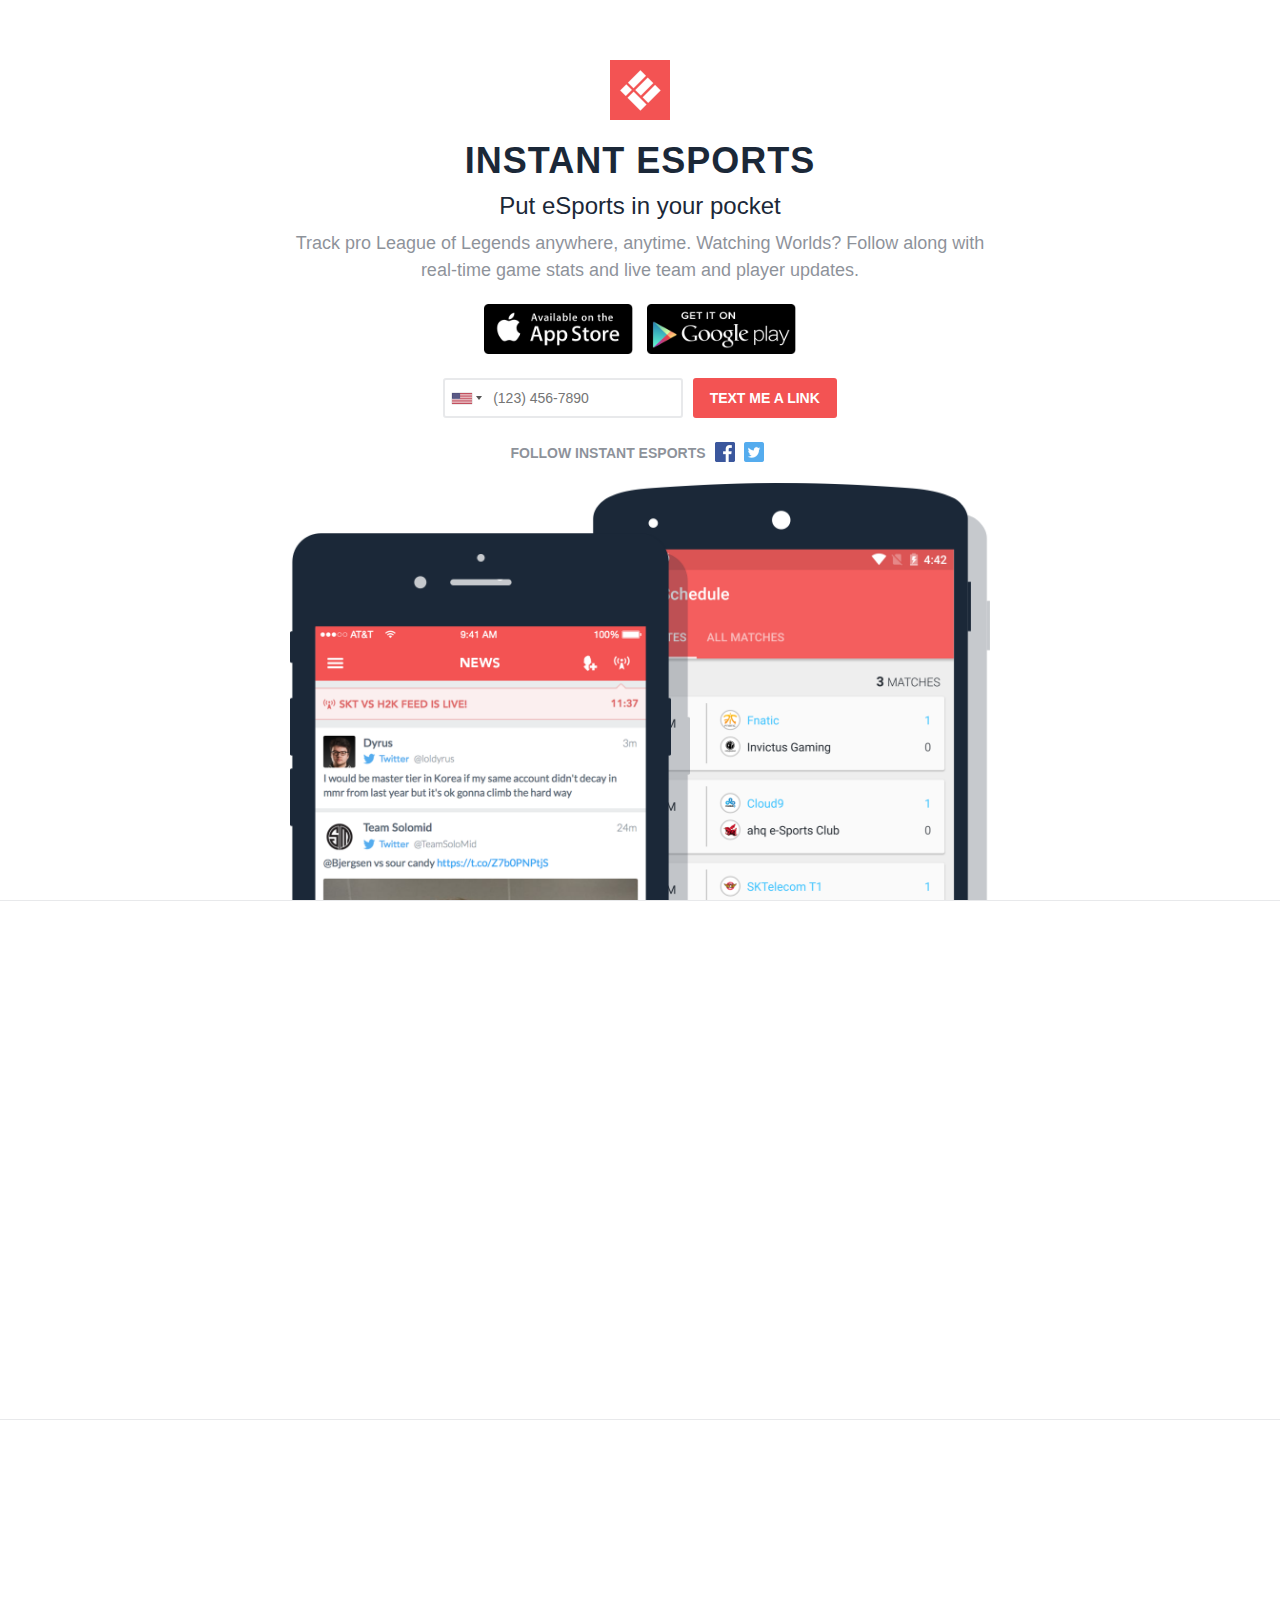
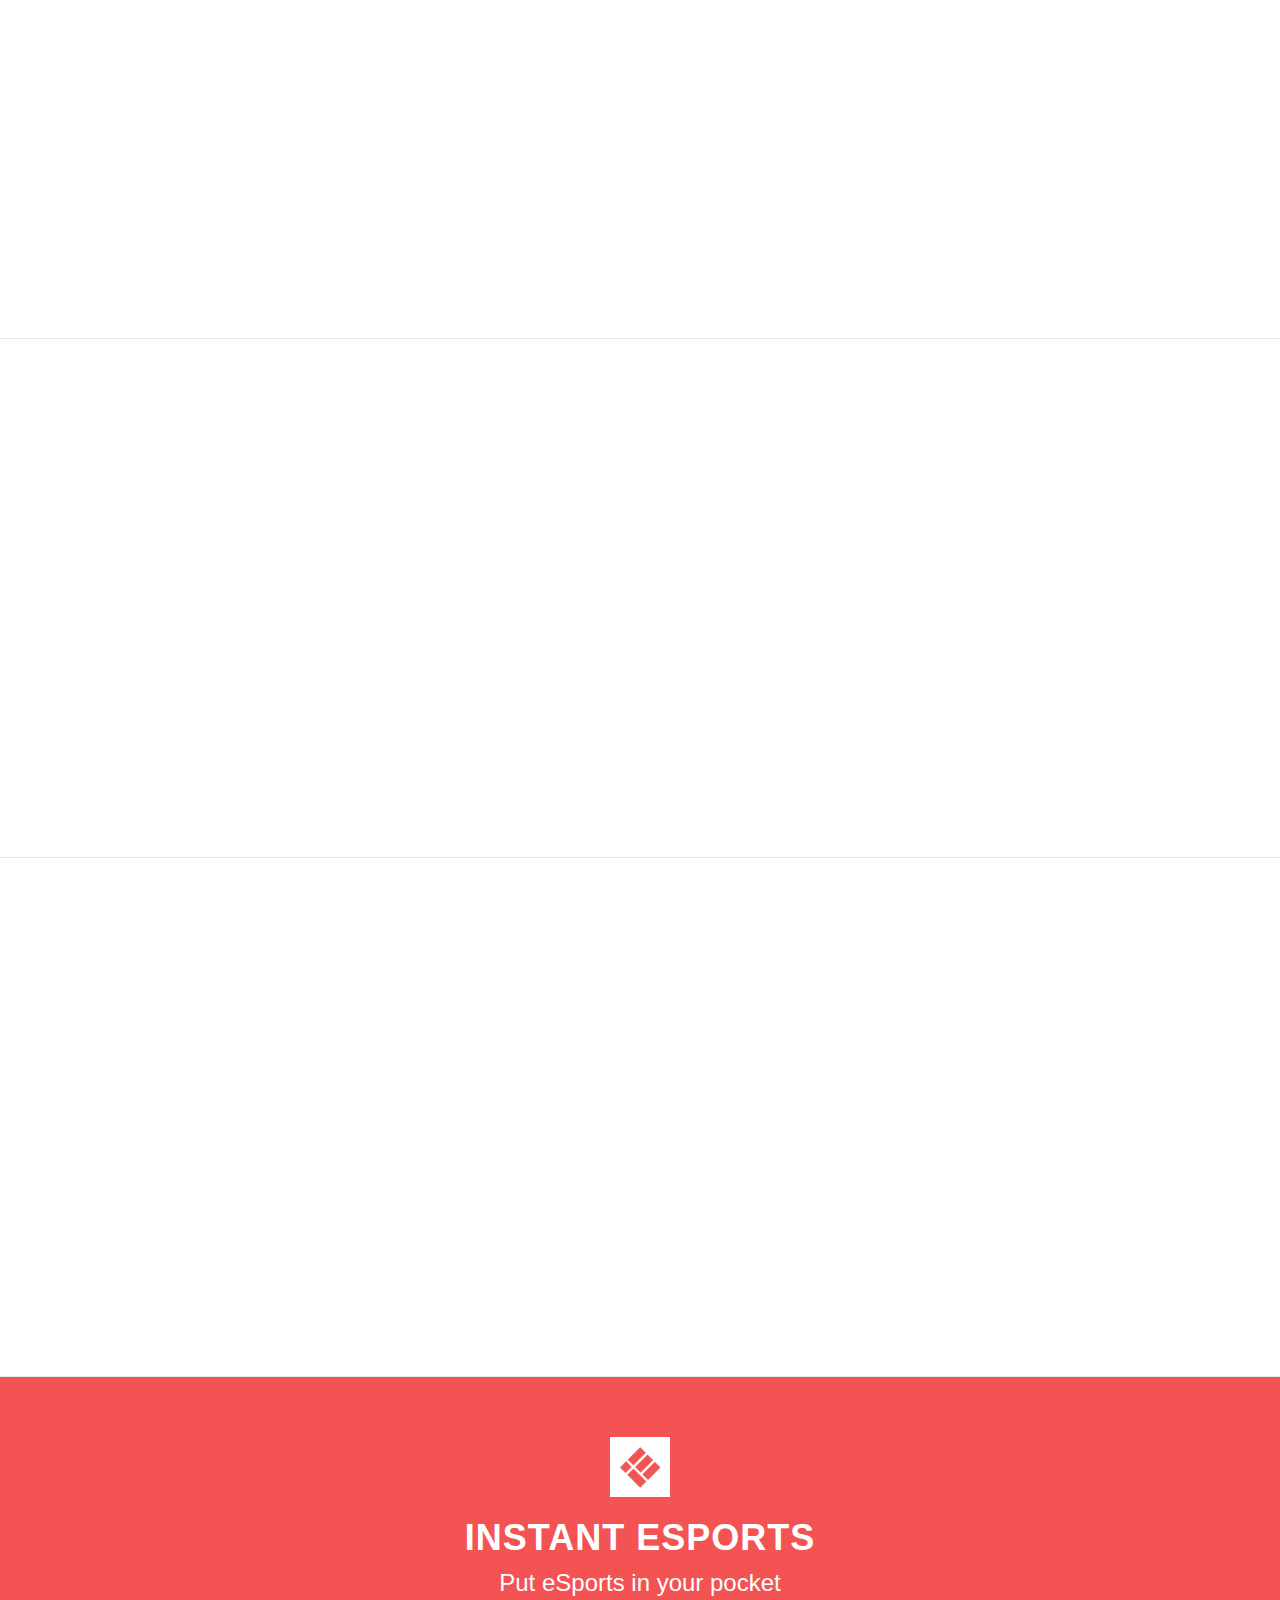
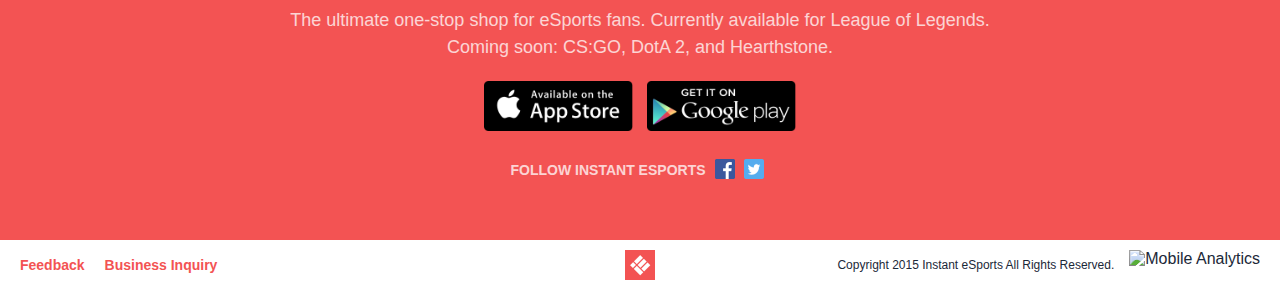
==== index.html @ ae86950f "Added styling and error handling" ====
<!DOCTYPE html>
<html xmlns="http://www.w3.org/1999/xhtml" xml:lang="en" lang="en">
<head>

	<title>Instant eSports - League of Legends news, scores and stats</title>
	<meta name="viewport" content="initial-scale=1.0,minimum-scale=1.0,maximum-scale=1.0">
	<meta http-equiv="content-type" content="text/html; charset=utf-8" />

    <meta name="description" content="Instant eSports is the ultimate one-stop shop for eSports fans. Track news, scores and stats for pro League of Legends (LoL), with coverage of the NA LCS, EU LCS, LCK, Worlds, and other international tournaments."/>

   	<meta name="keywords" content="eSports, news, scores, stats, schedule, League of Legends, LoL, LCS, LCK, Worlds">
    <meta name="apple-itunes-app" content="app-id=908957229">
    <meta name="google-site-verification" content="zUH66dJQ67fnfI3-41YTXMwncfDDhO6M1u88970aSzI">
    <meta name="SKYPE_TOOLBAR" content="SKYPE_TOOLBAR_PARSER_COMPATIBLE">

    <meta property="og:title" content="Instant eSports - League of Legends news, scores and stats" />
    <meta property="og:url" content="http://www.instantesports.com" />
    <meta property="og:description" content="Instant eSports is the ultimate one-stop shop for eSports fans. Track news, scores and stats for pro LoL, with coverage of the NA LCS, EU LCS, LCK, Worlds, and other international tournaments."/>
    <meta property="og:site_name" content="Instant eSports" />
    <meta property="og:image" content="http://instantesports.com/images/fbbanner.png">

    <meta name="twitter:title" content="Instant eSports - League of Legends news, scores and stats">
    <meta name="twitter:description" content="Instant eSports is the ultimate one-stop shop for eSports fans. Track news, scores and stats for pro LoL, with coverage of the NA LCS, EU LCS, LCK, Worlds, and other international tournaments.">

	<link rel="shortcut icon" href="assets/img/icons/favicon.ico" />
	<link rel="stylesheet" href="assets/js/intlTelInput/css/intlTelInput.css">
	<link rel="stylesheet" type="text/css" href="assets/css/style.min.css" />

	<script src="assets/js/jquery-1.11.3.min.js"></script>
	<script src="assets/js/waypoints.min.js"></script>
	<script src="assets/js/intlTelInput/js/intlTelInput.js"></script>
	<script type="text/javascript" src="assets/js/script.js" charset="utf-8"></script>

	<script src="https://use.typekit.net/ake3mox.js"></script>
	<script>try{Typekit.load({ async: true });}catch(e){}</script>

</head>
<body>

	<section id="cover-header">
		<div class="container">
			<div class="cover-content">
				<div class="cover-logo"><img class="img-scaled" src="assets/img/icons/logo_red.png" /></div>
				<h1 class="cover-title">Instant eSports</h1>
				<h2 class="cover-subtitle">Put eSports in your pocket</h2>
				<p class="cover-caption">Track pro League of Legends anywhere, anytime. Watching Worlds? Follow along with real-time game stats and live team and player updates.</p>
				<div class="cover-download">
					<div class="cover-download-appstore"><a href="https://itunes.apple.com/us/app/instant-esports-esports-news/id908957229" target="_blank"><img class="img-scaled-h" src="assets/img/icons/app_store.png" /></a></div>
					<div class="cover-download-playstore"><a href="https://play.google.com/store/apps/details?id=com.androidapp.instantesports.ies_android" target="_blank"><img class="img-scaled-h" src="assets/img/icons/play_store.png" /></a></div>
				</div>
				<div class="cover-livetext">
					<span class="error-message">Please enter a valid phone number</span>
					<input type="tel" class="cover-livetext-input" placeholder="(123) 456-7890" />
					<button class="cover-livetext-submit">Text me a link</button>
					<p class="text-success">We've sent a link to your phone. See you on the Fields of Justice!</p>
					<div class="clearfix"></div>
				</div>
				<div class="cover-follow">
					<div class="cover-follow-caption">Follow Instant eSports</div>
					<div class="cover-follow-item"><a href="https://www.facebook.com/instantesports" target="_blank"><img class="img-scaled" src="assets/img/icons/facebook.png" /></a></div>
					<div class="cover-follow-item"><a href="https://twitter.com/instantesports" target="_blank"><img class="img-scaled" src="assets/img/icons/twitter.png" /></a></div>
				</div>
			</div>
			<div id="cover-shot">
				<div id="cover-shot-nexus" class="transition-whoosh inactive"><img class="img-scaled" src="assets/img/shots/cover_nexus.png" /></div>
				<div id="cover-shot-iphone" class="transition-whoosh inactive"><img class="img-scaled" src="assets/img/shots/cover_iphone.png" /></div>
			</div>
		</div>
	</section>
	<section class="slide">
		<div class="container">
			<div class="slide-content transition-whoosh inactive">
				<h1 class="slide-title">Track Real-time Stats for Live Games</h1>
				<p class="slide-description">Instant eSports is the <strong>ONLY</strong> mobile app with official real-time, second-by-second stats for live League of Legends games. Keep up with current matches on-the-go or follow along with the livestream. Available for NA LCS, EU LCS, and Worlds.</p>
			</div>
			<div class="clearfix"></div>
			<div class="slide-shot transition-whoosh inactive"><img class="img-scaled" src="assets/img/shots/live.png" /></div>
		</div>
	</section>
	<section class="slide">
		<div class="container">
			<div class="slide-content transition-whoosh inactive">
				<h1 class="slide-title">Read the Latest eSports News</h1>
				<p class="slide-description">Stay in-the-know on the big news of the day with our eSports news aggregator. We draw content from the best sources covering the competitive scene and bring them all together for your browsing convenience.</p>
			</div>
			<div class="slide-shot transition-whoosh inactive"><img class="img-scaled" src="assets/img/shots/news.png" /></div>
			<div class="clearfix"></div>
		</div>
	</section>
	<section class="slide">
		<div class="container">
			<div class="slide-content transition-whoosh inactive">
				<h1 class="slide-title">View Upcoming Matches and Set Reminders</h1>
				<p class="slide-description">Never miss a big match with our calendar of upcoming events, covering the NA LCS, EU LCS, LCK, LPL, and other official LoL eSports tournaments. Set reminders for games of interest, and we’ll notify you when they go live.</p>
			</div>
			<div class="clearfix"></div>
			<div class="slide-shot transition-whoosh inactive"><img class="img-scaled" src="assets/img/shots/schedule.png" /></div>
		</div>
	</section>
	<section class="slide">
		<div class="container">
			<div class="slide-content transition-whoosh inactive">
				<h1 class="slide-title">Get Team and Player Updates from the Source</h1>
				<p class="slide-description">Keep up with your favorite League of Legends pros through your own personalized feed. Follow teams and players in the app to get their official content and live social media updates all in one place.</p>
			</div>
			<div class="slide-shot transition-whoosh inactive"><img class="img-scaled" src="assets/img/shots/feed.png" /></div>
			<div class="clearfix"></div>
		</div>
	</section>
	<section id="cover-footer">
		<div class="container">
			<div class="cover-content">
				<div class="cover-logo"><img class="img-scaled" src="assets/img/icons/logo_white.png" /></div>
				<h1 class="cover-title">Instant eSports</h1>
				<h2 class="cover-subtitle">Put eSports in your pocket</h2>
				<p class="cover-caption">The ultimate one-stop shop for eSports fans. Currently available for League of Legends. Coming soon: CS:GO, DotA 2, and Hearthstone.</p>
				<div class="cover-download">
					<div class="cover-download-appstore"><a href="https://itunes.apple.com/us/app/instant-esports-esports-news/id908957229" target="_blank"><img class="img-scaled-h" src="assets/img/icons/app_store.png" /></a></div>
					<div class="cover-download-playstore"><a href="https://play.google.com/store/apps/details?id=com.androidapp.instantesports.ies_android" target="_blank"><img class="img-scaled-h" src="assets/img/icons/play_store.png" /></a></div>
				</div>
				<div class="cover-follow">
					<div class="cover-follow-caption">Follow Instant eSports</div>
					<div class="cover-follow-item"><a href="https://www.facebook.com/instantesports" target="_blank"><img class="img-scaled" src="assets/img/icons/facebook.png" /></a></div>
					<div class="cover-follow-item"><a href="https://twitter.com/instantesports" target="_blank"><img class="img-scaled" src="assets/img/icons/twitter.png" /></a></div>
				</div>
			</div>
		</div>
	</section>
	<section id="footer">
		<div id="footer-logo"><img class="img-scaled" src="assets/img/icons/logo_red.png" /></div>
		<div id="footer-link">
			<div class="footer-link-item"><a href="mailto:team@instantesports.com">Feedback</a></div>
			<div class="footer-link-item"><a href="mailto:joanna@instantesports.com">Business Inquiry</a></div>
			<div class="clearfix"></div>
		</div>
		<div id="footer-extra">
			<div id="footer-copyright">Copyright 2015 Instant eSports All Rights Reserved.</div>
			<div id="footer-mixpanel"><a href="https://mixpanel.com/f/partner"><img src="http://cdn.mxpnl.com/site_media/images/partner/badge_blue.png" alt="Mobile Analytics" /></a></div>
			<div class="clearfix"></div>
		</div>
		<div class="clearfix"></div>
	</section>
</body>
</html>
---- assets/js/intlTelInput/css/intlTelInput.css ----
.intl-tel-input{position:relative;display:inline-block}.intl-tel-input *{box-sizing:border-box;-moz-box-sizing:border-box}.intl-tel-input .hide{display:none}.intl-tel-input .v-hide{visibility:hidden}.intl-tel-input input,.intl-tel-input input[type=text],.intl-tel-input input[type=tel]{position:relative;z-index:0;margin-top:0 !important;margin-bottom:0 !important;padding-left:48px;margin-left:0;transition:background-color 100ms ease-out}.intl-tel-input input.iti-invalid-key{transition:background-color 0;background-color:#FFC7C7}.intl-tel-input .flag-container{position:absolute;top:0;bottom:0;padding:1px}.intl-tel-input .flag-container:hover{cursor:pointer}.intl-tel-input .flag-container:hover .selected-flag{background-color:rgba(0,0,0,0.05)}.intl-tel-input input[disabled]+.flag-container:hover,.intl-tel-input input[readonly]+.flag-container:hover{cursor:default}.intl-tel-input input[disabled]+.flag-container:hover .selected-flag,.intl-tel-input input[readonly]+.flag-container:hover .selected-flag{background-color:transparent}.intl-tel-input .selected-flag{z-index:1;position:relative;width:42px;height:100%;padding:0 0 0 8px}.intl-tel-input .selected-flag .iti-flag{position:absolute;top:0;bottom:0;margin:auto}.intl-tel-input .selected-flag .arrow{position:absolute;top:50%;margin-top:-2px;right:4px;width:0;height:0;border-left:3px solid transparent;border-right:3px solid transparent;border-top:4px solid #555}.intl-tel-input .selected-flag .arrow.up{border-top:none;border-bottom:4px solid #555}.intl-tel-input .country-list{list-style:none;position:absolute;z-index:2;padding:0;margin:0 0 0 -1px;box-shadow:1px 1px 4px rgba(0,0,0,0.2);background-color:white;border:1px solid #CCC;white-space:nowrap;max-height:200px;overflow-y:scroll}.intl-tel-input .country-list.dropup{bottom:100%;margin-bottom:-1px}.intl-tel-input .country-list .flag{display:inline-block;width:20px}@media (max-width: 500px){.intl-tel-input .country-list{white-space:normal}}.intl-tel-input .country-list .divider{padding-bottom:5px;margin-bottom:5px;border-bottom:1px solid #CCC}.intl-tel-input .country-list .country{padding:5px 10px}.intl-tel-input .country-list .country .dial-code{color:#999}.intl-tel-input .country-list .country.highlight{background-color:rgba(0,0,0,0.05)}.intl-tel-input .country-list .flag,.intl-tel-input .country-list .country-name,.intl-tel-input .country-list .dial-code{vertical-align:middle}.intl-tel-input .country-list .flag,.intl-tel-input .country-list .country-name{margin-right:6px}.intl-tel-input select{position:absolute;top:0;left:0;z-index:1;width:42px;height:100%;opacity:0}.intl-tel-input.iti-container{position:absolute;top:-1000px;left:-1000px;z-index:1060;padding:1px}.intl-tel-input.iti-container:hover{cursor:pointer}.iti-flag{width:20px}.iti-flag.be{width:18px}.iti-flag.ch{width:15px}.iti-flag.mc{width:19px}.iti-flag.ne{width:18px}.iti-flag.np{width:13px}.iti-flag.va{width:15px}@media only screen and (-webkit-min-device-pixel-ratio: 2), only screen and (min--moz-device-pixel-ratio: 2), only screen and (-o-min-device-pixel-ratio: 2 / 1), only screen and (min-device-pixel-ratio: 2), only screen and (min-resolution: 192dpi), only screen and (min-resolution: 2dppx){.iti-flag{background-size:5630px 15px}}.iti-flag.ac{height:10px;background-position:0px 0px}.iti-flag.ad{height:14px;background-position:-22px 0px}.iti-flag.ae{height:10px;background-position:-44px 0px}.iti-flag.af{height:14px;background-position:-66px 0px}.iti-flag.ag{height:14px;background-position:-88px 0px}.iti-flag.ai{height:10px;background-position:-110px 0px}.iti-flag.al{height:15px;background-position:-132px 0px}.iti-flag.am{height:10px;background-position:-154px 0px}.iti-flag.ao{height:14px;background-position:-176px 0px}.iti-flag.aq{height:14px;background-position:-198px 0px}.iti-flag.ar{height:13px;background-position:-220px 0px}.iti-flag.as{height:10px;background-position:-242px 0px}.iti-flag.at{height:14px;background-position:-264px 0px}.iti-flag.au{height:10px;background-position:-286px 0px}.iti-flag.aw{height:14px;background-position:-308px 0px}.iti-flag.ax{height:13px;background-position:-330px 0px}.iti-flag.az{height:10px;background-position:-352px 0px}.iti-flag.ba{height:10px;background-position:-374px 0px}.iti-flag.bb{height:14px;background-position:-396px 0px}.iti-flag.bd{height:12px;background-position:-418px 0px}.iti-flag.be{height:15px;background-position:-440px 0px}.iti-flag.bf{height:14px;background-position:-460px 0px}.iti-flag.bg{height:12px;background-position:-482px 0px}.iti-flag.bh{height:12px;background-position:-504px 0px}.iti-flag.bi{height:12px;background-position:-526px 0px}.iti-flag.bj{height:14px;background-position:-548px 0px}.iti-flag.bl{height:14px;background-position:-570px 0px}.iti-flag.bm{height:10px;background-position:-592px 0px}.iti-flag.bn{height:10px;background-position:-614px 0px}.iti-flag.bo{height:14px;background-position:-636px 0px}.iti-flag.bq{height:14px;background-position:-658px 0px}.iti-flag.br{height:14px;background-position:-680px 0px}.iti-flag.bs{height:10px;background-position:-702px 0px}.iti-flag.bt{height:14px;background-position:-724px 0px}.iti-flag.bv{height:15px;background-position:-746px 0px}.iti-flag.bw{height:14px;background-position:-768px 0px}.iti-flag.by{height:10px;background-position:-790px 0px}.iti-flag.bz{height:14px;background-position:-812px 0px}.iti-flag.ca{height:10px;background-position:-834px 0px}.iti-flag.cc{height:10px;background-position:-856px 0px}.iti-flag.cd{height:15px;background-position:-878px 0px}.iti-flag.cf{height:14px;background-position:-900px 0px}.iti-flag.cg{height:14px;background-position:-922px 0px}.iti-flag.ch{height:15px;background-position:-944px 0px}.iti-flag.ci{height:14px;background-position:-961px 0px}.iti-flag.ck{height:10px;background-position:-983px 0px}.iti-flag.cl{height:14px;background-position:-1005px 0px}.iti-flag.cm{height:14px;background-position:-1027px 0px}.iti-flag.cn{height:14px;background-position:-1049px 0px}.iti-flag.co{height:14px;background-position:-1071px 0px}.iti-flag.cp{height:14px;background-position:-1093px 0px}.iti-flag.cr{height:12px;background-position:-1115px 0px}.iti-flag.cu{height:10px;background-position:-1137px 0px}.iti-flag.cv{height:12px;background-position:-1159px 0px}.iti-flag.cw{height:14px;background-position:-1181px 0px}.iti-flag.cx{height:10px;background-position:-1203px 0px}.iti-flag.cy{height:13px;background-position:-1225px 0px}.iti-flag.cz{height:14px;background-position:-1247px 0px}.iti-flag.de{height:12px;background-position:-1269px 0px}.iti-flag.dg{height:10px;background-position:-1291px 0px}.iti-flag.dj{height:14px;background-position:-1313px 0px}.iti-flag.dk{height:15px;background-position:-1335px 0px}.iti-flag.dm{height:10px;background-position:-1357px 0px}.iti-flag.do{height:13px;background-position:-1379px 0px}.iti-flag.dz{height:14px;background-position:-1401px 0px}.iti-flag.ea{height:14px;background-position:-1423px 0px}.iti-flag.ec{height:14px;background-position:-1445px 0px}.iti-flag.ee{height:13px;background-position:-1467px 0px}.iti-flag.eg{height:14px;background-position:-1489px 0px}.iti-flag.eh{height:10px;background-position:-1511px 0px}.iti-flag.er{height:10px;background-position:-1533px 0px}.iti-flag.es{height:14px;background-position:-1555px 0px}.iti-flag.et{height:10px;background-position:-1577px 0px}.iti-flag.eu{height:14px;background-position:-1599px 0px}.iti-flag.fi{height:12px;background-position:-1621px 0px}.iti-flag.fj{height:10px;background-position:-1643px 0px}.iti-flag.fk{height:10px;background-position:-1665px 0px}.iti-flag.fm{height:11px;background-position:-1687px 0px}.iti-flag.fo{height:15px;background-position:-1709px 0px}.iti-flag.fr{height:14px;background-position:-1731px 0px}.iti-flag.ga{height:15px;background-position:-1753px 0px}.iti-flag.gb{height:10px;background-position:-1775px 0px}.iti-flag.gd{height:12px;background-position:-1797px 0px}.iti-flag.ge{height:14px;background-position:-1819px 0px}.iti-flag.gf{height:14px;background-position:-1841px 0px}.iti-flag.gg{height:14px;background-position:-1863px 0px}.iti-flag.gh{height:14px;background-position:-1885px 0px}.iti-flag.gi{height:10px;background-position:-1907px 0px}.iti-flag.gl{height:14px;background-position:-1929px 0px}.iti-flag.gm{height:14px;background-position:-1951px 0px}.iti-flag.gn{height:14px;background-position:-1973px 0px}.iti-flag.gp{height:14px;background-position:-1995px 0px}.iti-flag.gq{height:14px;background-position:-2017px 0px}.iti-flag.gr{height:14px;background-position:-2039px 0px}.iti-flag.gs{height:10px;background-position:-2061px 0px}.iti-flag.gt{height:13px;background-position:-2083px 0px}.iti-flag.gu{height:11px;background-position:-2105px 0px}.iti-flag.gw{height:10px;background-position:-2127px 0px}.iti-flag.gy{height:12px;background-position:-2149px 0px}.iti-flag.hk{height:14px;background-position:-2171px 0px}.iti-flag.hm{height:10px;background-position:-2193px 0px}.iti-flag.hn{height:10px;background-position:-2215px 0px}.iti-flag.hr{height:10px;background-position:-2237px 0px}.iti-flag.ht{height:12px;background-position:-2259px 0px}.iti-flag.hu{height:10px;background-position:-2281px 0px}.iti-flag.ic{height:14px;background-position:-2303px 0px}.iti-flag.id{height:14px;background-position:-2325px 0px}.iti-flag.ie{height:10px;background-position:-2347px 0px}.iti-flag.il{height:15px;background-position:-2369px 0px}.iti-flag.im{height:10px;background-position:-2391px 0px}.iti-flag.in{height:14px;background-position:-2413px 0px}.iti-flag.io{height:10px;background-position:-2435px 0px}.iti-flag.iq{height:14px;background-position:-2457px 0px}.iti-flag.ir{height:12px;background-position:-2479px 0px}.iti-flag.is{height:15px;background-position:-2501px 0px}.iti-flag.it{height:14px;background-position:-2523px 0px}.iti-flag.je{height:12px;background-position:-2545px 0px}.iti-flag.jm{height:10px;background-position:-2567px 0px}.iti-flag.jo{height:10px;background-position:-2589px 0px}.iti-flag.jp{height:14px;background-position:-2611px 0px}.iti-flag.ke{height:14px;background-position:-2633px 0px}.iti-flag.kg{height:12px;background-position:-2655px 0px}.iti-flag.kh{height:13px;background-position:-2677px 0px}.iti-flag.ki{height:10px;background-position:-2699px 0px}.iti-flag.km{height:12px;background-position:-2721px 0px}.iti-flag.kn{height:14px;background-position:-2743px 0px}.iti-flag.kp{height:10px;background-position:-2765px 0px}.iti-flag.kr{height:14px;background-position:-2787px 0px}.iti-flag.kw{height:10px;background-position:-2809px 0px}.iti-flag.ky{height:10px;background-position:-2831px 0px}.iti-flag.kz{height:10px;background-position:-2853px 0px}.iti-flag.la{height:14px;background-position:-2875px 0px}.iti-flag.lb{height:14px;background-position:-2897px 0px}.iti-flag.lc{height:10px;background-position:-2919px 0px}.iti-flag.li{height:12px;background-position:-2941px 0px}.iti-flag.lk{height:10px;background-position:-2963px 0px}.iti-flag.lr{height:11px;background-position:-2985px 0px}.iti-flag.ls{height:14px;background-position:-3007px 0px}.iti-flag.lt{height:12px;background-position:-3029px 0px}.iti-flag.lu{height:12px;background-position:-3051px 0px}.iti-flag.lv{height:10px;background-position:-3073px 0px}.iti-flag.ly{height:10px;background-position:-3095px 0px}.iti-flag.ma{height:14px;background-position:-3117px 0px}.iti-flag.mc{height:15px;background-position:-3139px 0px}.iti-flag.md{height:10px;background-position:-3160px 0px}.iti-flag.me{height:10px;background-position:-3182px 0px}.iti-flag.mf{height:14px;background-position:-3204px 0px}.iti-flag.mg{height:14px;background-position:-3226px 0px}.iti-flag.mh{height:11px;background-position:-3248px 0px}.iti-flag.mk{height:10px;background-position:-3270px 0px}.iti-flag.ml{height:14px;background-position:-3292px 0px}.iti-flag.mm{height:14px;background-position:-3314px 0px}.iti-flag.mn{height:10px;background-position:-3336px 0px}.iti-flag.mo{height:14px;background-position:-3358px 0px}.iti-flag.mp{height:10px;background-position:-3380px 0px}.iti-flag.mq{height:14px;background-position:-3402px 0px}.iti-flag.mr{height:14px;background-position:-3424px 0px}.iti-flag.ms{height:10px;background-position:-3446px 0px}.iti-flag.mt{height:14px;background-position:-3468px 0px}.iti-flag.mu{height:14px;background-position:-3490px 0px}.iti-flag.mv{height:14px;background-position:-3512px 0px}.iti-flag.mw{height:14px;background-position:-3534px 0px}.iti-flag.mx{height:12px;background-position:-3556px 0px}.iti-flag.my{height:10px;background-position:-3578px 0px}.iti-flag.mz{height:14px;background-position:-3600px 0px}.iti-flag.na{height:14px;background-position:-3622px 0px}.iti-flag.nc{height:10px;background-position:-3644px 0px}.iti-flag.ne{height:15px;background-position:-3666px 0px}.iti-flag.nf{height:10px;background-position:-3686px 0px}.iti-flag.ng{height:10px;background-position:-3708px 0px}.iti-flag.ni{height:12px;background-position:-3730px 0px}.iti-flag.nl{height:14px;background-position:-3752px 0px}.iti-flag.no{height:15px;background-position:-3774px 0px}.iti-flag.np{height:15px;background-position:-3796px 0px}.iti-flag.nr{height:10px;background-position:-3811px 0px}.iti-flag.nu{height:10px;background-position:-3833px 0px}.iti-flag.nz{height:10px;background-position:-3855px 0px}.iti-flag.om{height:10px;background-position:-3877px 0px}.iti-flag.pa{height:14px;background-position:-3899px 0px}.iti-flag.pe{height:14px;background-position:-3921px 0px}.iti-flag.pf{height:14px;background-position:-3943px 0px}.iti-flag.pg{height:15px;background-position:-3965px 0px}.iti-flag.ph{height:10px;background-position:-3987px 0px}.iti-flag.pk{height:14px;background-position:-4009px 0px}.iti-flag.pl{height:13px;background-position:-4031px 0px}.iti-flag.pm{height:14px;background-position:-4053px 0px}.iti-flag.pn{height:10px;background-position:-4075px 0px}.iti-flag.pr{height:14px;background-position:-4097px 0px}.iti-flag.ps{height:10px;background-position:-4119px 0px}.iti-flag.pt{height:14px;background-position:-4141px 0px}.iti-flag.pw{height:13px;background-position:-4163px 0px}.iti-flag.py{height:11px;background-position:-4185px 0px}.iti-flag.qa{height:8px;background-position:-4207px 0px}.iti-flag.re{height:14px;background-position:-4229px 0px}.iti-flag.ro{height:14px;background-position:-4251px 0px}.iti-flag.rs{height:14px;background-position:-4273px 0px}.iti-flag.ru{height:14px;background-position:-4295px 0px}.iti-flag.rw{height:14px;background-position:-4317px 0px}.iti-flag.sa{height:14px;background-position:-4339px 0px}.iti-flag.sb{height:10px;background-position:-4361px 0px}.iti-flag.sc{height:10px;background-position:-4383px 0px}.iti-flag.sd{height:10px;background-position:-4405px 0px}.iti-flag.se{height:13px;background-position:-4427px 0px}.iti-flag.sg{height:14px;background-position:-4449px 0px}.iti-flag.sh{height:10px;background-position:-4471px 0px}.iti-flag.si{height:10px;background-position:-4493px 0px}.iti-flag.sj{height:15px;background-position:-4515px 0px}.iti-flag.sk{height:14px;background-position:-4537px 0px}.iti-flag.sl{height:14px;background-position:-4559px 0px}.iti-flag.sm{height:15px;background-position:-4581px 0px}.iti-flag.sn{height:14px;background-position:-4603px 0px}.iti-flag.so{height:14px;background-position:-4625px 0px}.iti-flag.sr{height:14px;background-position:-4647px 0px}.iti-flag.ss{height:10px;background-position:-4669px 0px}.iti-flag.st{height:10px;background-position:-4691px 0px}.iti-flag.sv{height:12px;background-position:-4713px 0px}.iti-flag.sx{height:14px;background-position:-4735px 0px}.iti-flag.sy{height:14px;background-position:-4757px 0px}.iti-flag.sz{height:14px;background-position:-4779px 0px}.iti-flag.ta{height:10px;background-position:-4801px 0px}.iti-flag.tc{height:10px;background-position:-4823px 0px}.iti-flag.td{height:14px;background-position:-4845px 0px}.iti-flag.tf{height:14px;background-position:-4867px 0px}.iti-flag.tg{height:13px;background-position:-4889px 0px}.iti-flag.th{height:14px;background-position:-4911px 0px}.iti-flag.tj{height:10px;background-position:-4933px 0px}.iti-flag.tk{height:10px;background-position:-4955px 0px}.iti-flag.tl{height:10px;background-position:-4977px 0px}.iti-flag.tm{height:14px;background-position:-4999px 0px}.iti-flag.tn{height:14px;background-position:-5021px 0px}.iti-flag.to{height:10px;background-position:-5043px 0px}.iti-flag.tr{height:14px;background-position:-5065px 0px}.iti-flag.tt{height:12px;background-position:-5087px 0px}.iti-flag.tv{height:10px;background-position:-5109px 0px}.iti-flag.tw{height:14px;background-position:-5131px 0px}.iti-flag.tz{height:14px;background-position:-5153px 0px}.iti-flag.ua{height:14px;background-position:-5175px 0px}.iti-flag.ug{height:14px;background-position:-5197px 0px}.iti-flag.um{height:11px;background-position:-5219px 0px}.iti-flag.us{height:11px;background-position:-5241px 0px}.iti-flag.uy{height:14px;background-position:-5263px 0px}.iti-flag.uz{height:10px;background-position:-5285px 0px}.iti-flag.va{height:15px;background-position:-5307px 0px}.iti-flag.vc{height:14px;background-position:-5324px 0px}.iti-flag.ve{height:14px;background-position:-5346px 0px}.iti-flag.vg{height:10px;background-position:-5368px 0px}.iti-flag.vi{height:14px;background-position:-5390px 0px}.iti-flag.vn{height:14px;background-position:-5412px 0px}.iti-flag.vu{height:12px;background-position:-5434px 0px}.iti-flag.wf{height:14px;background-position:-5456px 0px}.iti-flag.ws{height:10px;background-position:-5478px 0px}.iti-flag.xk{height:15px;background-position:-5500px 0px}.iti-flag.ye{height:14px;background-position:-5522px 0px}.iti-flag.yt{height:14px;background-position:-5544px 0px}.iti-flag.za{height:14px;background-position:-5566px 0px}.iti-flag.zm{height:14px;background-position:-5588px 0px}.iti-flag.zw{height:10px;background-position:-5610px 0px}.iti-flag{width:20px;height:15px;box-shadow:0px 0px 1px 0px #888;background-image:url("../img/flags.png");background-repeat:no-repeat;background-color:#DBDBDB;background-position:20px 0}@media only screen and (-webkit-min-device-pixel-ratio: 2), only screen and (min--moz-device-pixel-ratio: 2), only screen and (-o-min-device-pixel-ratio: 2 / 1), only screen and (min-device-pixel-ratio: 2), only screen and (min-resolution: 192dpi), only screen and (min-resolution: 2dppx){.iti-flag{background-image:url("../img/flags@2x.png")}}.iti-flag.np{background-color:transparent}
---- assets/css/style.min.css ----
.img-scaled,body,html{width:100%}.img-scaled-h,body,html{height:100%}body,h1,h2,p{margin:0}.cover-follow-caption,h1{text-transform:uppercase}#cover-header,.slide{padding-top:60px;overflow:hidden;border-bottom:1px solid rgba(27,40,56,.1)}#footer-extra,.slide:nth-child(odd) .slide-shot{float:right}body{font-family:industry,'San Francisco','Helvetica Neue',sans-serif;color:#1B2838}input{background:0 0}a{color:inherit;text-decoration:none}.clearfix::after{clear:both;display:block;content:''}img{object-fit:cover}.img-scaled-wh{width:100%;height:100%}.transition-subtle{-webkit-transition:linear .2s;-moz-transition:linear .2s;transition:linear .2s}.transition-elastic{-webkit-transition:cubic-bezier(.68,-.55,.265,1.55) 1s;-moz-transition:cubic-bezier(.68,-.55,.265,1.55) 1s;transition:cubic-bezier(.68,-.55,.265,1.55) 1s}.transition-friction{-webkit-transition:cubic-bezier(.77,0,.175,1) .5s;-moz-transition:cubic-bezier(.77,0,.175,1) .5s;transition:cubic-bezier(.77,0,.175,1) .5s}.transition-whoosh{-webkit-transition:cubic-bezier(.19,1,.22,1) 1s;-moz-transition:cubic-bezier(.19,1,.22,1) 1s;transition:cubic-bezier(.19,1,.22,1) 1s}button{cursor:pointer}h1{font-size:36px;font-weight:700;letter-spacing:1px}h2{font-size:24px;font-weight:300}p{font-size:18px;width:720px}.mobile{display:none}#cover-header{height:calc(100% - 60px)}.container{width:960px;margin:0 auto;position:relative}.cover-logo{width:60px;height:60px;margin:0 auto}.cover-title{text-align:center;margin-top:20px}.cover-subtitle{text-align:center;margin-top:10px}.cover-caption{text-align:center;line-height:1.5;margin:10px auto 0;opacity:.5}.cover-download{margin-top:20px;text-align:center;}.cover-download-appstore,.cover-download-playstore{height:50px;display:inline-block;margin:0 5px;cursor:pointer}.cover-download-appstore img{height:50px}.cover-follow{margin-top:20px;text-align:center}.cover-follow-caption{font-size:14px;font-weight:700;opacity:.5;display:inline-block;margin-right:5px;line-height:20px}.cover-follow-item{width:20px;height:20px;display:inline-block;margin-right:5px;cursor:pointer;-webkit-transform:translateY(4px);-moz-transform:translateY(4px);transform:translateY(4px)}#cover-shot{width:700px;margin:20px auto 0;position:relative}#cover-shot-iphone.inactive,#cover-shot-nexus.inactive{-webkit-transform:translateY(100%);-moz-transform:translateY(100%);transform:translateY(100%)}#cover-shot-nexus{width:400px;float:right}#cover-shot-iphone{position:absolute;width:400px;top:50px}.slide{height:458px}.slide-shot{width:300px;height:458px}.slide-shot.inactive{-webkit-transform:translateY(100%);-moz-transform:translateY(100%);transform:translateY(100%)}.slide-content{position:absolute;left:360px;width:540px;top:calc(50% - 142px)}.slide-content.inactive{opacity:0}.slide:nth-child(even) .slide-content.inactive{-webkit-transform:translateX(50%);-moz-transform:translateX(50%);transform:translateX(50%)}.slide:nth-child(odd) .slide-content.inactive{-webkit-transform:translateX(-50%);-moz-transform:translateX(-50%);transform:translateX(-50%)}.slide-title{font-weight:300;text-transform:initial;letter-spacing:0;margin-bottom:20px;width:540px}.slide-description{opacity:.5;line-height:1.5;width:540px}.slide .container{width:900px}.slide:nth-child(odd) .slide-content{left:0}#cover-footer{background-color:#f35353;padding:60px 0;color:#fff}#cover-footer .cover-caption,#cover-footer .cover-follow-caption{opacity:.75}#footer{padding:10px 20px}#footer-logo{width:30px;height:30px;position:absolute;left:calc(50% - 15px)}#footer-mixpanel{float:left;height:30px}#footer-mixpanel a>img{height:30px}#footer-copyright{float:left;font-size:12px;line-height:30px;margin-right:15px}#footer-link{float:left}.footer-link-item{float:left;color:#f35353;font-size:14px;font-weight:700;margin-right:20px;line-height:30px;cursor:pointer}@media all and (max-width:960px){.container{width:auto;padding:0 15px}#cover-header{padding-top:45px;height:calc(100% - 45px)}.cover-logo{width:40px;height:40px}h1{font-size:24px}.cover-title{margin-top:15px}.cover-caption,.cover-subtitle{margin-top:5px}h2{font-size:18px}p{font-size:14px}.cover-caption{width:auto}.cover-download,.cover-follow{margin-top:15px}#cover-shot{margin-top:45px;width:calc(100% - 30px)}#cover-shot-nexus{display:none}#footer-mixpanel,.footer-link-item{float:none;display:inline-block}#cover-shot-iphone{width:90%;margin:0 auto;position:static}.cover-download-appstore,.cover-download-playstore{height:40px;margin:0 2px}.slide .container,.slide-description,.slide-title{width:auto}.cover-download-appstore img{height:40px}.cover-download-playstore img{height:40px}.slide-content{position:static;text-align:center;width:auto;left:auto;top:auto}.slide-title{margin-bottom:15px}.slide-shot{margin:45px auto 0;width:80%}.slide{padding-top:45px;height:600px}.slide:nth-child(odd) .slide-shot{float:none}.slide-content.inactive{opacity:1}.slide:nth-child(even) .slide-content.inactive,.slide:nth-child(odd) .slide-content.inactive{-webkit-transform:translateX(0);-moz-transform:translateX(0);transform:translateX(0)}#footer-logo{position:static;left:auto;margin:0 auto}#footer{padding:15px}#footer-copyright{float:none;line-height:initial;font-size:12px;opacity:.75}#footer-link{float:none;text-align:center;margin-top:10px}.footer-link-item:nth-child(2){margin:0}#footer-extra{float:none;margin-top:10px;text-align:center}#footer-mixpanel{margin-top:15px}}

.error {
    border: 2px solid #f35353 !important;
}

.text-success {
    display: none;
    margin: -10px auto;
}

.error-message {
    color: #f35353;
    font-size: 0.85em;
    top: 43px;
    position: absolute;
    display: none;
}

.cover-livetext {
    margin-top: 20px;
    text-align: center;
    position: relative;
}

.cover-livetext-input {
    display: inline-block;
    border: 2px solid rgba(27,40,56,.1);
    border-radius: 3px;
    padding: 10px;
    font-family: inherit;
    width: 240px;
    font-size: 14px;
    margin: 0px;
    color: rgba(27,40,56,.75);
    transition: linear 0.2s;
    outline: none;
}

.cover-livetext-submit {
    border: none;
    background: #f35353;
    color: white;
    font-family: inherit;
    font-size: 14px;
    font-weight: 700;
    text-transform: uppercase;
    padding: 10px 15px;
    border: 2px solid transparent;
    border-radius: 3px;
    display: inline-block;
    margin-left: 5px;
    outline: none;
}

.cover-livetext-input:hover {
    border-color: rgba(27,40,56,.25);
}

.cover-livetext-input:focus {
    border-color: #f35353;
}

#cover-footer .cover-livetext-submit {
    background: white;
    color: #f35353;
}

#cover-footer .cover-livetext-input {
    border-color: rgba(255, 255, 255, 0.75);
    color: white;
}

#cover-footer .cover-livetext-input:hover {
    border-color: rgba(255, 255, 255, 1);
}

#cover-footer .cover-livetext-input:focus {
    border-color: rgba(255, 255, 255, 1);
}

#cover-footer .cover-livetext-input::-webkit-input-placeholder {
    color: white;
    opacity: 0.75;
}

#cover-footer .cover-livetext-input::-moz-input-placeholder {
    color: white;
    opacity: 0.75;
}

#cover-footer .cover-livetext-input::input-placeholder {
    color: white;
    opacity: 0.75;
}

.iti-flag {background-image: url("../js/intlTelInput/img/flags.png");}

.intl-tel-input .country-list {
    width: 300px;
    font-size: 12px;
}

#cover-footer .intl-tel-input .country-list {
    color: rgb(27, 40, 56);
}

.intl-tel-input .selected-flag {
	outline: none;
}

@media all and (max-width:960px){ 

	.cover-livetext {
		display: none;
	}

	.cover-download {
		display: block;
	}

}
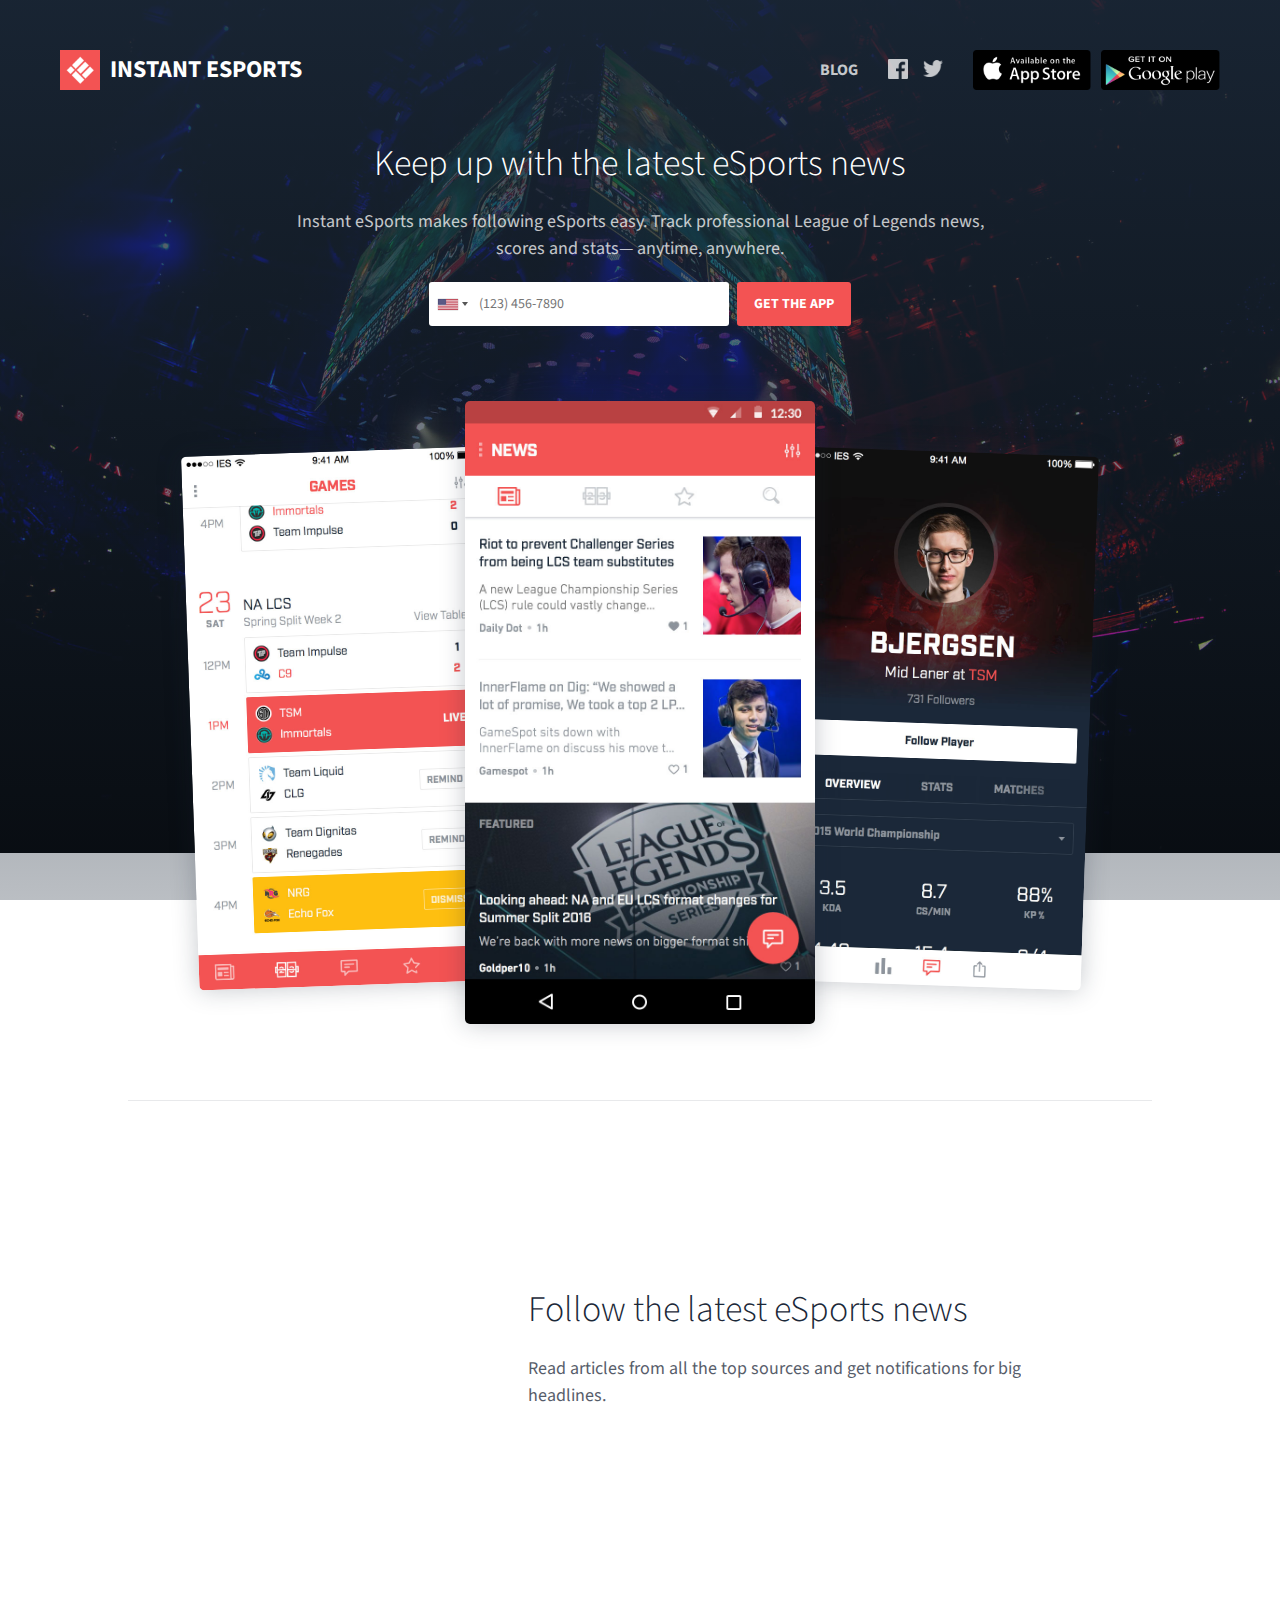
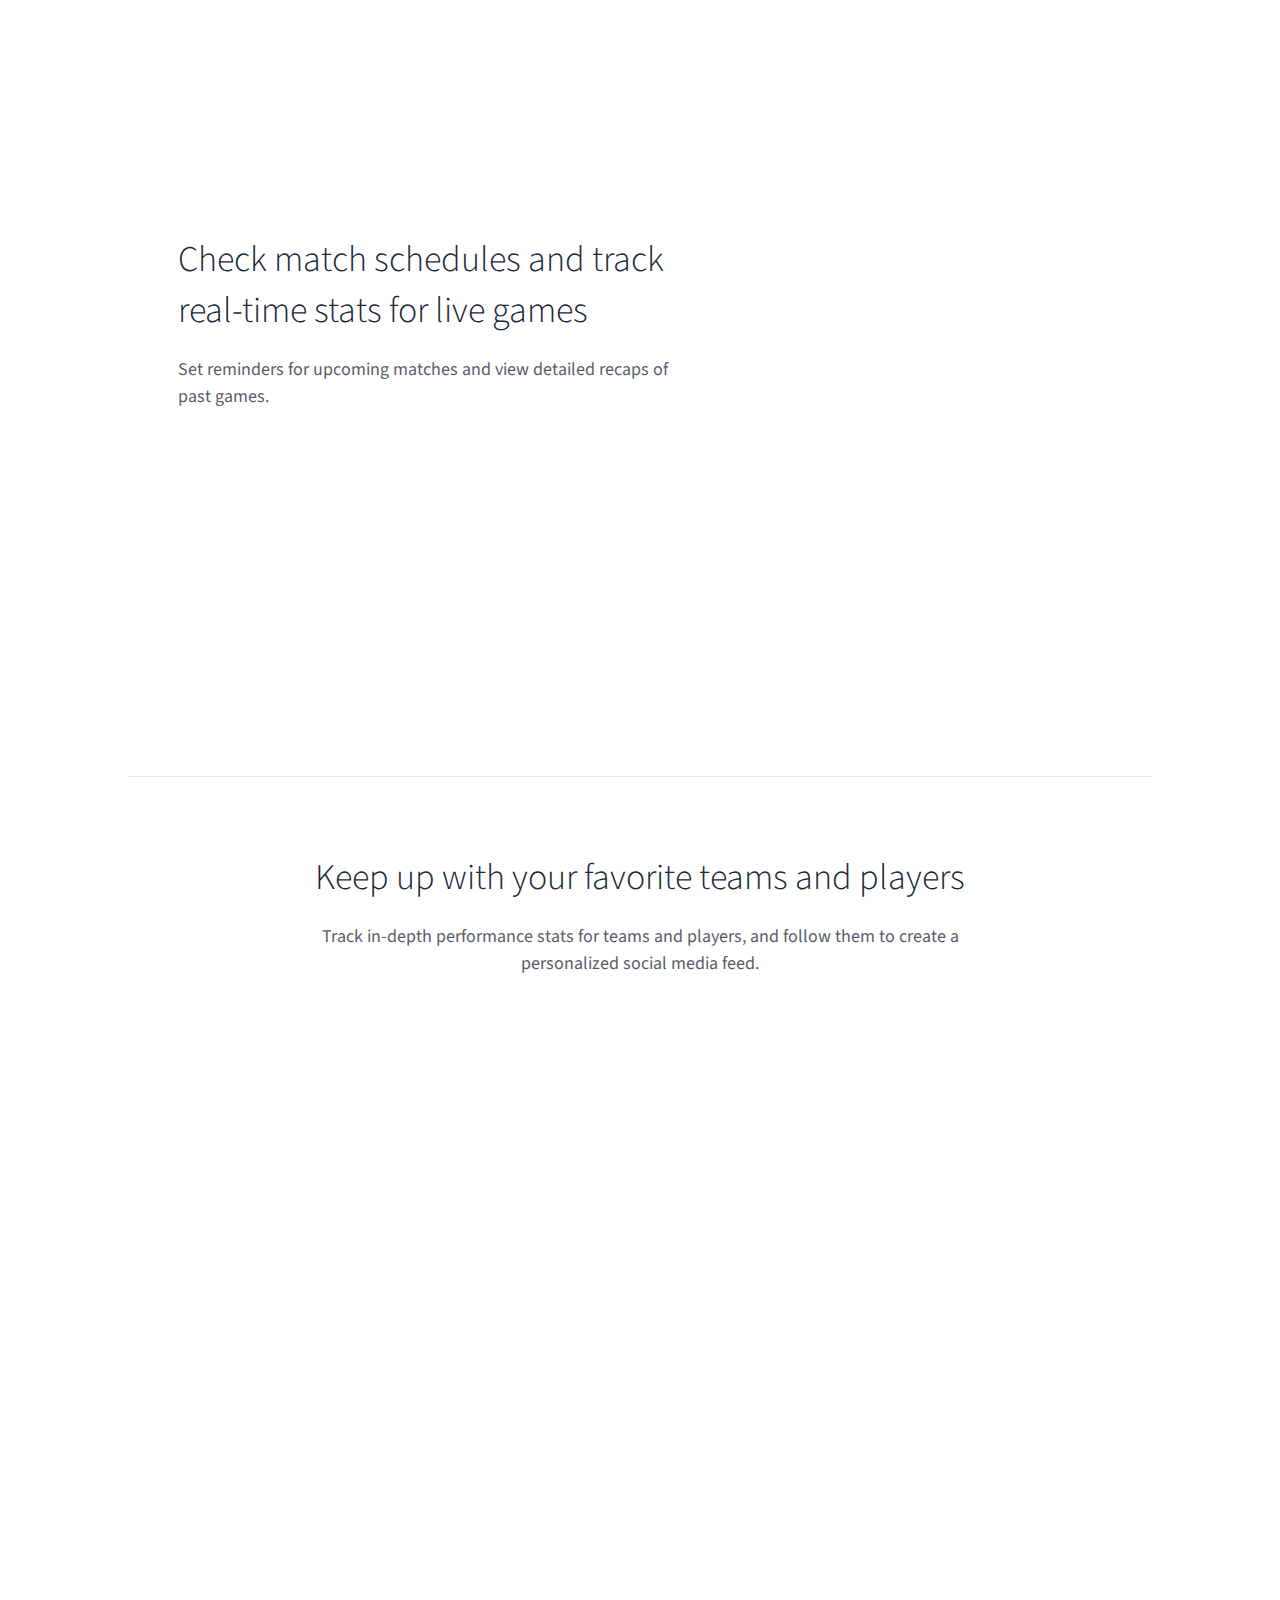
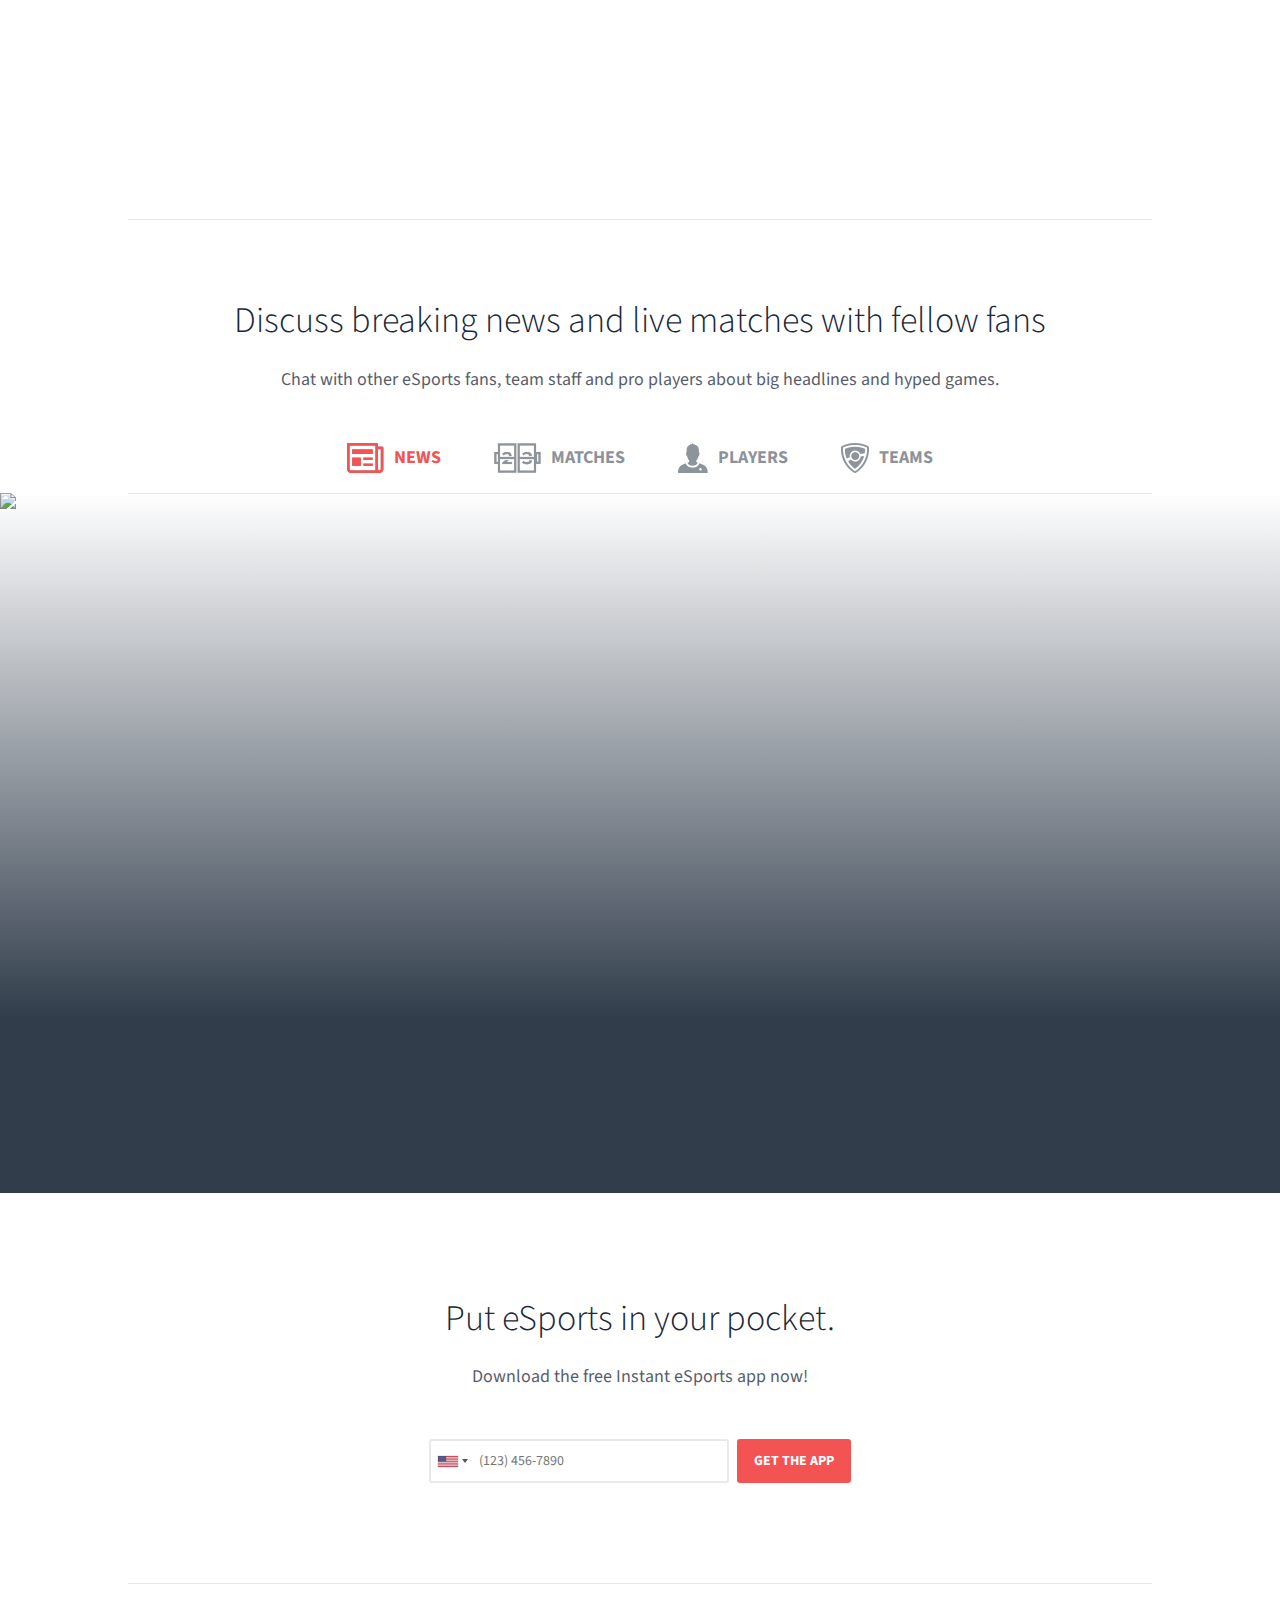
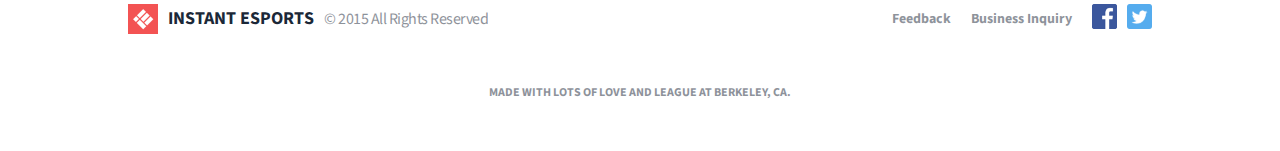
==== commit 3f65dade: "New webpage" ====
--- a/index.html
+++ b/index.html
@@ -1,144 +1,492 @@
 <!DOCTYPE html>
 <html xmlns="http://www.w3.org/1999/xhtml" xml:lang="en" lang="en">
 <head>
-
-	<title>Instant eSports - League of Legends news, scores and stats</title>
+	
+	<title>Instant eSports</title>
 	<meta name="viewport" content="initial-scale=1.0,minimum-scale=1.0,maximum-scale=1.0">
 	<meta http-equiv="content-type" content="text/html; charset=utf-8" />
 
-    <meta name="description" content="Instant eSports is the ultimate one-stop shop for eSports fans. Track news, scores and stats for pro League of Legends (LoL), with coverage of the NA LCS, EU LCS, LCK, Worlds, and other international tournaments."/>
+    <meta name="description" content="The ultimate one-stop shop for eSports fans. Track news, scores and stats for eSports tournaments from your mobile device. Currently covering major League of Legends tournaments, with Hearthstone, CS:GO, and DotA 2 incoming." />
 
-   	<meta name="keywords" content="eSports, news, scores, stats, schedule, League of Legends, LoL, LCS, LCK, Worlds">
+    <meta name="keywords" content="eSports, news, scores, stats, League of Legends, DotA, Hearthstone, CS:GO, Smash, Starcraft, LCS">
     <meta name="apple-itunes-app" content="app-id=908957229">
     <meta name="google-site-verification" content="zUH66dJQ67fnfI3-41YTXMwncfDDhO6M1u88970aSzI">
     <meta name="SKYPE_TOOLBAR" content="SKYPE_TOOLBAR_PARSER_COMPATIBLE">
-
-    <meta property="og:title" content="Instant eSports - League of Legends news, scores and stats" />
+    
+    <meta property="og:title" content="Instant eSports" />
     <meta property="og:url" content="http://www.instantesports.com" />
-    <meta property="og:description" content="Instant eSports is the ultimate one-stop shop for eSports fans. Track news, scores and stats for pro LoL, with coverage of the NA LCS, EU LCS, LCK, Worlds, and other international tournaments."/>
+    <meta property="og:description" content="The ultimate one-stop shop for eSports fans. Track news, scores and stats for eSports tournaments from your mobile device. Currently covering major League of Legends tournaments, with Hearthstone, CS:GO, and DotA 2 incoming." />
     <meta property="og:site_name" content="Instant eSports" />
     <meta property="og:image" content="http://instantesports.com/images/fbbanner.png">
-
-    <meta name="twitter:title" content="Instant eSports - League of Legends news, scores and stats">
-    <meta name="twitter:description" content="Instant eSports is the ultimate one-stop shop for eSports fans. Track news, scores and stats for pro LoL, with coverage of the NA LCS, EU LCS, LCK, Worlds, and other international tournaments.">
+    
+    <meta name="twitter:title" content="Instant eSports">
+    <meta name="twitter:description" content="The ultimate one-stop shop for eSports fans. Track news, scores and stats for eSports tournaments from your mobile device. Currently covering major League of Legends tournaments, with Hearthstone, CS:GO, and DotA 2 incoming.">
 
 	<link rel="shortcut icon" href="assets/img/icons/favicon.ico" />
+	<link href='https://fonts.googleapis.com/css?family=Source+Sans+Pro:400,300,600' rel='stylesheet' type='text/css'>
 	<link rel="stylesheet" href="assets/js/intlTelInput/css/intlTelInput.css">
-	<link rel="stylesheet" type="text/css" href="assets/css/style.min.css" />
-
+	<link rel="stylesheet" href="assets/css/owl.carousel.css">
+	<link rel="stylesheet" type="text/css" href="assets/css/style.css" />
+	
 	<script src="assets/js/jquery-1.11.3.min.js"></script>
+	<script src="assets/js/jquery-ui.min.js"></script>
 	<script src="assets/js/waypoints.min.js"></script>
+	<script src="assets/js/owl.carousel.min.js"></script>
 	<script src="assets/js/intlTelInput/js/intlTelInput.js"></script>
 	<script type="text/javascript" src="assets/js/script.js" charset="utf-8"></script>
 
 	<script src="https://use.typekit.net/ake3mox.js"></script>
 	<script>try{Typekit.load({ async: true });}catch(e){}</script>
-
+	
 </head>
 <body>
 
-	<section id="cover-header">
+	<div id="cover-background">
+		<div class="cover-background-item cover-background-active transition-whoosh"><img class="fit-width" src="assets/img/thumbnails/background_main.jpg" /></div>
+		<div class="cover-background-item transition-whoosh"><img class="fit-width" src="assets/img/thumbnails/background_allstar.jpg" /></div>
+		<div class="cover-background-item transition-whoosh"><img class="fit-width" src="assets/img/thumbnails/background_skt.jpg" /></div>
+		<div class="cover-background-item transition-whoosh"><img class="fit-width" src="assets/img/thumbnails/background_fan.jpg" /></div>
+		<div class="cover-background-item transition-whoosh"><img class="fit-width" src="assets/img/thumbnails/background_bjergsen.jpg" /></div>
+	</div>
+	<div id="cover-overlay"></div>
+	<section id="cover">
+		<div id="cover-header" class="clearfix">
+			<a href=""><div id="cover-logo" class="clearfix">
+				<div id="cover-logo-icon"><img class="fit-width" src="assets/img/icons/logo_red.png" /></div>
+				<div id="cover-logo-text">Instant eSports</div>
+			</div></a>
+			<div class="cover-download" class="clearfix">
+				<div class="cover-download-item"><a href="https://itunes.apple.com/us/app/instant-esports-esports-news/id908957229?mt=8" target="_blank"><img class="fit-height" src="assets/img/icons/app_store.png" /></a></div>
+				<div class="cover-download-item"><a href="https://play.google.com/store/apps/details?id=com.androidapp.instantesports.ies_android" target="_blank"><img class="fit-height" src="assets/img/icons/play_store.png" /></a></div>
+			</div>
+			<div id="cover-link" class="clearfix">
+				<div class="cover-link-item"><a href="http://blog.instantesports.com" target="_blank">Blog</a></div>
+				<div class="cover-link-item">
+					<div class="cover-link-social"><a href="https://www.facebook.com/instantesports" target="_blank"><img class="fit-width" src="assets/img/icons/facebook_light.png" /></a></div>
+					<div class="cover-link-social"><a href="https://twitter.com/instantesports" target="_blank"><img class="fit-width" src="assets/img/icons/twitter_light.png" /></a></div>
+				</div>
+			</div>
+		</div>
 		<div class="container">
-			<div class="cover-content">
-				<div class="cover-logo"><img class="img-scaled" src="assets/img/icons/logo_red.png" /></div>
-				<h1 class="cover-title">Instant eSports</h1>
-				<h2 class="cover-subtitle">Put eSports in your pocket</h2>
-				<p class="cover-caption">Track pro League of Legends anywhere, anytime. Watching Worlds? Follow along with real-time game stats and live team and player updates.</p>
+			<div id="cover-content">
+				<h1 id="cover-title">
+					<span class="cover-title-feature transition-whoosh">Keep up with the latest eSports news</span>
+					<span class="cover-title-feature cover-title-feature-pre transition-whoosh">Track upcoming games and view detailed match recaps</span>
+					<span class="cover-title-feature cover-title-feature-pre transition-whoosh">Learn about your favorite teams and players</span>
+					<span class="cover-title-feature cover-title-feature-pre transition-whoosh">Discuss breaking news and live matches with fellow fans</span>
+				</h1>
+				<p id="cover-subtitle">Instant eSports makes following eSports easy. Track professional League of Legends news, scores and stats— anytime, anywhere.</p>
+				<div class="cover-livetext">
+					<input type="tel" class="cover-livetext-input" placeholder="(123) 456-7890" />
+					<button class="cover-livetext-submit">Get the App</button>
+					<div class="clearfix"></div>
+				</div>
 				<div class="cover-download">
-					<div class="cover-download-appstore"><a href="https://itunes.apple.com/us/app/instant-esports-esports-news/id908957229" target="_blank"><img class="img-scaled-h" src="assets/img/icons/app_store.png" /></a></div>
-					<div class="cover-download-playstore"><a href="https://play.google.com/store/apps/details?id=com.androidapp.instantesports.ies_android" target="_blank"><img class="img-scaled-h" src="assets/img/icons/play_store.png" /></a></div>
-				</div>
-				<div class="cover-livetext">
-					<span class="error-message">Please enter a valid phone number</span>
-					<input type="tel" class="cover-livetext-input" placeholder="(123) 456-7890" />
-					<button class="cover-livetext-submit">Text me a link</button>
-					<p class="text-success">We've sent a link to your phone. See you on the Fields of Justice!</p>
-					<div class="clearfix"></div>
-				</div>
-				<div class="cover-follow">
-					<div class="cover-follow-caption">Follow Instant eSports</div>
-					<div class="cover-follow-item"><a href="https://www.facebook.com/instantesports" target="_blank"><img class="img-scaled" src="assets/img/icons/facebook.png" /></a></div>
-					<div class="cover-follow-item"><a href="https://twitter.com/instantesports" target="_blank"><img class="img-scaled" src="assets/img/icons/twitter.png" /></a></div>
-				</div>
-			</div>
-			<div id="cover-shot">
-				<div id="cover-shot-nexus" class="transition-whoosh inactive"><img class="img-scaled" src="assets/img/shots/cover_nexus.png" /></div>
-				<div id="cover-shot-iphone" class="transition-whoosh inactive"><img class="img-scaled" src="assets/img/shots/cover_iphone.png" /></div>
-			</div>
-		</div>
-	</section>
-	<section class="slide">
+					<div class="cover-download-item"><img class="fit-height" src="assets/img/icons/app_store_light.png" /></div>
+					<div class="cover-download-item"><img class="fit-height" src="assets/img/icons/play_store_light.png" /></div>
+				</div>
+			</div>
+			<div id="cover-shot" class="transition-whoosh">
+				<div id="cover-shot-schedule" class="cover-shot-item transition-whoosh"><img class="fit-width" src="assets/img/shots/games.jpg" /></div>
+				<div id="cover-shot-stat" class="cover-shot-item transition-whoosh"><img class="fit-width" src="assets/img/shots/bjergsen.jpg" /></div>
+				<div id="cover-shot-news" class="cover-shot-item transition-whoosh"><img class="fit-width" src="assets/img/shots/news.jpg" /></div>
+			</div>
+		</div>
+	</section>
+	<section id="follow">
 		<div class="container">
-			<div class="slide-content transition-whoosh inactive">
-				<h1 class="slide-title">Track Real-time Stats for Live Games</h1>
-				<p class="slide-description">Instant eSports is the <strong>ONLY</strong> mobile app with official real-time, second-by-second stats for live League of Legends games. Keep up with current matches on-the-go or follow along with the livestream. Available for NA LCS, EU LCS, and Worlds.</p>
-			</div>
-			<div class="clearfix"></div>
-			<div class="slide-shot transition-whoosh inactive"><img class="img-scaled" src="assets/img/shots/live.png" /></div>
-		</div>
-	</section>
-	<section class="slide">
+			<div id="follow-news" class="follow-item clearfix">
+				<div class="follow-item-content">
+					<h1 class="follow-item-title">Follow the latest eSports news</h1>
+					<p class="follow-item-subtitle">Read articles from all the top sources and get notifications for big headlines.</p>
+				</div>
+				<div class="follow-item-shot">
+					<div class="follow-news-item transition-whoosh"><img class="fit-width" src="assets/img/shots/news_1.jpg" /></div>
+					<div class="follow-news-item transition-whoosh"><img class="fit-width" src="assets/img/shots/news_2.jpg" /></div>
+					<div class="follow-news-item transition-whoosh"><img class="fit-width" src="assets/img/shots/news_3.jpg" /></div>
+				</div>
+			</div>
+			<div id="follow-games" class="follow-item clearfix">
+				<div class="follow-item-content">
+					<h1 class="follow-item-title">Check match schedules and track real-time stats for live games</h1>
+					<p class="follow-item-subtitle">Set reminders for upcoming matches and view detailed recaps of past games.</p>
+				</div>
+				<div class="follow-item-shot">
+					<div class="follow-games-item transition-whoosh"><img class="fit-width" src="assets/img/shots/match.jpg" /></div>
+					<div class="follow-games-item transition-whoosh"><img class="fit-width" src="assets/img/shots/games.jpg" /></div>
+				</div>
+			</div>
+		</div>
+	</section>
+	<section id="learn">
 		<div class="container">
-			<div class="slide-content transition-whoosh inactive">
-				<h1 class="slide-title">Read the Latest eSports News</h1>
-				<p class="slide-description">Stay in-the-know on the big news of the day with our eSports news aggregator. We draw content from the best sources covering the competitive scene and bring them all together for your browsing convenience.</p>
-			</div>
-			<div class="slide-shot transition-whoosh inactive"><img class="img-scaled" src="assets/img/shots/news.png" /></div>
-			<div class="clearfix"></div>
-		</div>
-	</section>
-	<section class="slide">
+			<h1 id="learn-title">Keep up with your favorite teams and players</h1>
+			<p id="learn-subtitle">Track in-depth performance stats for teams and players, and follow them to create a personalized social media feed.</p>
+			<div id="learn-card" class="clearfix">
+				<div class="learn-card-column">
+					<div class="learn-card-item learn-card-item-sm transition-whoosh"><img class="fit-parent" src="assets/img/shots/doublelift.jpg" /></div>
+				</div>
+				<div class="learn-card-column">
+					<div class="learn-card-item learn-card-item-med transition-whoosh"><img class="fit-parent" src="assets/img/shots/faker.jpg" /></div>
+					<div class="learn-card-item learn-card-item-lg transition-whoosh"><img class="fit-parent" src="assets/img/shots/kalista.jpg" /></div>
+				</div>
+				<div class="learn-card-column">
+					<div class="learn-card-item learn-card-item-lg transition-whoosh"><img class="fit-parent" src="assets/img/shots/c9.jpg" /></div>
+					<div class="learn-card-item learn-card-item-sm transition-whoosh"><img class="fit-parent" src="assets/img/shots/lcs.jpg" /></div>
+				</div>
+				<div class="learn-card-column">
+					<div class="learn-card-item learn-card-item-med transition-whoosh"><img class="fit-parent" src="assets/img/shots/zed.jpg" /></div>
+					<div class="learn-card-item learn-card-item-lg transition-whoosh"><img class="fit-parent" src="assets/img/shots/fnatic.jpg" /></div>
+				</div>
+				<div class="learn-card-column">
+					<div class="learn-card-item learn-card-item-med transition-whoosh"><img class="fit-parent" src="assets/img/shots/worlds.jpg" /></div>
+				</div>
+			</div>
+			<div id="learn-carousel" class="clearfix">
+				<div class="learn-carousel-item"><img class="fit-parent" src="assets/img/shots/doublelift.jpg" /></div>
+				<div class="learn-carousel-item"><img class="fit-parent" src="assets/img/shots/faker.jpg" /></div>
+				<div class="learn-carousel-item"><img class="fit-parent" src="assets/img/shots/kalista.jpg" /></div>
+				<div class="learn-carousel-item"><img class="fit-parent" src="assets/img/shots/c9.jpg" /></div>
+				<div class="learn-carousel-item"><img class="fit-parent" src="assets/img/shots/lcs.jpg" /></div>
+				<div class="learn-carousel-item"><img class="fit-parent" src="assets/img/shots/zed.jpg" /></div>
+				<div class="learn-carousel-item"><img class="fit-parent" src="assets/img/shots/fnatic.jpg" /></div>
+			</div>
+		</div>
+	</section>
+	<section id="talk">
 		<div class="container">
-			<div class="slide-content transition-whoosh inactive">
-				<h1 class="slide-title">View Upcoming Matches and Set Reminders</h1>
-				<p class="slide-description">Never miss a big match with our calendar of upcoming events, covering the NA LCS, EU LCS, LCK, LPL, and other official LoL eSports tournaments. Set reminders for games of interest, and we’ll notify you when they go live.</p>
-			</div>
-			<div class="clearfix"></div>
-			<div class="slide-shot transition-whoosh inactive"><img class="img-scaled" src="assets/img/shots/schedule.png" /></div>
-		</div>
-	</section>
-	<section class="slide">
+			<h1 id="talk-title">Discuss breaking news and live matches with fellow fans</h1>
+			<p id="talk-subtitle">Chat with other eSports fans, team staff and pro players about big headlines and hyped games.</p>
+		</div>
+		<div id="talk-demo" class="talk-demo-preload">
+			<div id="talk-demo-selector">
+				<div class="talk-demo-selector-item talk-demo-selector-active clearfix" data-selection="news">
+					<div class="talk-demo-selector-icon-container">
+						<div class="talk-demo-selector-icon"><img class="fit-height" src="assets/img/icons/news.png" /></div>
+						<div class="talk-demo-selector-icon transition-linear"><img class="fit-height" src="assets/img/icons/news_active.png" /></div>
+					</div>
+					<div class="talk-demo-selector-caption">News</div>
+				</div>
+				<div class="talk-demo-selector-item clearfix" data-selection="match">
+					<div class="talk-demo-selector-icon-container">
+						<div class="talk-demo-selector-icon"><img class="fit-height" src="assets/img/icons/match.png" /></div>
+						<div class="talk-demo-selector-icon transition-linear"><img class="fit-height" src="assets/img/icons/match_active.png" /></div>
+					</div>
+					<div class="talk-demo-selector-caption">Matches</div>
+				</div>
+				<div class="talk-demo-selector-item clearfix" data-selection="player">
+					<div class="talk-demo-selector-icon-container">
+						<div class="talk-demo-selector-icon"><img class="fit-height" src="assets/img/icons/player.png" /></div>
+						<div class="talk-demo-selector-icon transition-linear"><img class="fit-height" src="assets/img/icons/player_active.png" /></div>
+					</div>
+					<div class="talk-demo-selector-caption">Players</div>
+				</div>
+				<div class="talk-demo-selector-item clearfix" data-selection="team">
+					<div class="talk-demo-selector-icon-container">
+						<div class="talk-demo-selector-icon"><img class="fit-height" src="assets/img/icons/team.png" /></div>
+						<div class="talk-demo-selector-icon transition-linear"><img class="fit-height" src="assets/img/icons/team_active.png" /></div>
+					</div>
+					<div class="talk-demo-selector-caption">Teams</div>
+				</div>
+			</div>
+			<div id="talk-demo-theater">
+				<div id="talk-demo-news" class="talk-demo-item transition-whoosh" style="display: block;">
+					<div class="talk-demo-background"><img class="fit-width" src="assets/img/thumbnails/allstar.png" /></div>
+					<div class="talk-demo-overlay"></div>
+					<div class="container clearfix">
+						<div class="talk-demo-content transition-whoosh">
+							<div class="talk-demo-title">Team Fire wins the 2015 All-Star Event</div>
+							<div class="talk-demo-info clearfix">
+								<div class="talk-demo-source">LoLeSports</div>
+								<div class="talk-demo-timestamp">December 13, 2015 9:02PM</div>
+							</div>
+						</div>
+						<div id="talk-demo-match-chat" class="talk-demo-chat">
+							<div class="talk-demo-chat-item transition-whoosh clearfix">
+								<div class="talk-demo-chat-flair"><img class="fit-parent" src="assets/img/thumbnails/clg.png" /></div>
+								<div class="talk-demo-chat-content clearfix">
+									<div class="talk-demo-chat-info clearfix">
+										<div class="talk-demo-chat-user">oChaos</div>
+										<div class="talk-demo-chat-timestamp">24m ago</div>
+									</div>
+									<div class="talk-demo-chat-message">What'd you guys think of the games this year?</div>
+								</div>
+							</div>
+							<div class="talk-demo-chat-item transition-whoosh clearfix">
+								<div class="talk-demo-chat-flair"><img class="fit-parent" src="assets/img/thumbnails/tsm.png" /></div>
+								<div class="talk-demo-chat-content clearfix">
+									<div class="talk-demo-chat-info clearfix">
+										<div class="talk-demo-chat-user">iDiscarded</div>
+										<div class="talk-demo-chat-timestamp">18m ago</div>
+									</div>
+									<div class="talk-demo-chat-message">tbh i only watched all stars for the 1v1s</div>
+								</div>
+							</div>
+							<div class="talk-demo-chat-item transition-whoosh clearfix">
+								<div class="talk-demo-chat-flair"><img class="fit-parent" src="assets/img/thumbnails/tsm.png" /></div>
+								<div class="talk-demo-chat-content clearfix">
+									<div class="talk-demo-chat-info clearfix">
+										<div class="talk-demo-chat-user">iDiscarded</div>
+										<div class="talk-demo-chat-timestamp">18m ago</div>
+									</div>
+									<div class="talk-demo-chat-message">froggen v liftlift was hilarious</div>
+								</div>
+							</div>
+							<div class="talk-demo-chat-item talk-demo-chat-self transition-whoosh clearfix">
+								<div class="talk-demo-chat-flair"><img class="fit-parent" src="assets/img/thumbnails/skt.png" /></div>
+								<div class="talk-demo-chat-content clearfix">
+									<div class="talk-demo-chat-info clearfix">
+										<div class="talk-demo-chat-timestamp">5m ago</div>
+										<div class="talk-demo-chat-user">RokaK</div>
+									</div>
+									<div class="talk-demo-chat-message">My favorite game was tandem mode. It was cool seeing how the players had trouble in the beginning but got better as the game went on.</div>
+								</div>
+							</div>
+							<div class="talk-demo-chat-item transition-whoosh clearfix">
+								<div class="talk-demo-chat-flair"><img class="fit-parent" src="assets/img/thumbnails/c9.png" /></div>
+								<div class="talk-demo-chat-content clearfix">
+									<div class="talk-demo-chat-info clearfix">
+										<div class="talk-demo-chat-user">lobster</div>
+										<div class="talk-demo-chat-timestamp">Just Now</div>
+									</div>
+									<div class="talk-demo-chat-message">kasing/huni's tandem Lee Sin = my hero</div>
+								</div>
+							</div>
+						</div>
+					</div>
+				</div>
+				<div id="talk-demo-match" class="talk-demo-item transition-whoosh">
+					<div class="talk-demo-background"><img class="fit-width" src="assets/img/thumbnails/tsmlgd_match.png" /></div>
+					<div class="talk-demo-overlay"></div>
+					<div class="container clearfix">
+						<div class="talk-demo-content transition-whoosh"><img class="fit-width" src="assets/img/thumbnails/tsmlgd_stat.png" /></div>
+						<div id="talk-demo-match-chat" class="talk-demo-chat">
+							<div class="talk-demo-chat-item talk-demo-chat-self transition-whoosh clearfix">
+								<div class="talk-demo-chat-flair"><img class="fit-parent" src="assets/img/thumbnails/skt.png" /></div>
+								<div class="talk-demo-chat-content clearfix">
+									<div class="talk-demo-chat-info clearfix">
+										<div class="talk-demo-chat-timestamp">1h ago</div>
+										<div class="talk-demo-chat-user">RokaK</div>
+									</div>
+									<div class="talk-demo-chat-message">Wow, the first game was close but this was a stomp</div>
+								</div>
+							</div>
+							<div class="talk-demo-chat-item transition-whoosh clearfix">
+								<div class="talk-demo-chat-flair"><img class="fit-parent" src="assets/img/thumbnails/tsm.png" /></div>
+								<div class="talk-demo-chat-content clearfix">
+									<div class="talk-demo-chat-info clearfix">
+										<div class="talk-demo-chat-user">iDiscarded</div>
+										<div class="talk-demo-chat-timestamp">52m ago</div>
+									</div>
+									<div class="talk-demo-chat-message">tsm's looking strong</div>
+								</div>
+							</div>
+							<div class="talk-demo-chat-item transition-whoosh clearfix">
+								<div class="talk-demo-chat-flair"><img class="fit-parent" src="assets/img/thumbnails/uol.png" /></div>
+								<div class="talk-demo-chat-content clearfix">
+									<div class="talk-demo-chat-info clearfix">
+										<div class="talk-demo-chat-user">TheSambasti</div>
+										<div class="talk-demo-chat-timestamp">40m ago</div>
+									</div>
+									<div class="talk-demo-chat-message">Yeah, this was a great debut for the new roster. It’ll be interesting to see how resources are allocated between Bjerg and Doublelift next split</div>
+								</div>
+							</div>
+							<div class="talk-demo-chat-item transition-whoosh clearfix">
+								<div class="talk-demo-chat-flair"><img class="fit-parent" src="assets/img/thumbnails/fnc.png" /></div>
+								<div class="talk-demo-chat-content clearfix">
+									<div class="talk-demo-chat-info clearfix">
+										<div class="talk-demo-chat-user">Stunflower</div>
+										<div class="talk-demo-chat-timestamp">25m ago</div>
+									</div>
+									<div class="talk-demo-chat-message">I wonder how long the Asian teams were in SJ though. They might’ve been jet-lagged.</div>
+								</div>
+							</div>
+							<div class="talk-demo-chat-item talk-demo-chat-self transition-whoosh clearfix">
+								<div class="talk-demo-chat-flair"><img class="fit-parent" src="assets/img/thumbnails/skt.png" /></div>
+								<div class="talk-demo-chat-content clearfix">
+									<div class="talk-demo-chat-info clearfix">
+										<div class="talk-demo-chat-timestamp">21m ago</div>
+										<div class="talk-demo-chat-user">RokaK</div>
+									</div>
+									<div class="talk-demo-chat-message">Not sure, but I’d think the org would give them plenty of time to prep</div>
+								</div>
+							</div>
+							<div class="talk-demo-chat-item transition-whoosh clearfix">
+								<div class="talk-demo-chat-flair"><img class="fit-parent" src="assets/img/thumbnails/clg.png" /></div>
+								<div class="talk-demo-chat-content clearfix">
+									<div class="talk-demo-chat-info clearfix">
+										<div class="talk-demo-chat-user">oChaos</div>
+										<div class="talk-demo-chat-timestamp">7m ago</div>
+									</div>
+									<div class="talk-demo-chat-message">CLG CLG CLG</div>
+								</div>
+							</div>
+						</div>
+					</div>
+				</div>
+				<div id="talk-demo-player" class="talk-demo-item transition-whoosh">
+					<div class="talk-demo-background"><img class="fit-width" src="assets/img/thumbnails/faker_cover.png" /></div>
+					<div class="talk-demo-overlay"></div>
+					<div class="container clearfix">
+						<div class="talk-demo-content transition-whoosh">
+							<img class="fit-width" src="assets/img/shots/faker.png" />
+							<div class="talk-demo-title">Faker</div>
+							<div class="talk-demo-info clearfix">Midlaner at SKT T1</div>
+						</div>
+						<div id="talk-demo-match-chat" class="talk-demo-chat">
+							<div class="talk-demo-chat-item transition-whoosh clearfix">
+								<div class="talk-demo-chat-flair"><img class="fit-parent" src="assets/img/thumbnails/c9.png" /></div>
+								<div class="talk-demo-chat-content clearfix">
+									<div class="talk-demo-chat-info clearfix">
+										<div class="talk-demo-chat-user">lobster</div>
+										<div class="talk-demo-chat-timestamp">27m ago</div>
+									</div>
+									<div class="talk-demo-chat-message">FAKER SENPAI</div>
+								</div>
+							</div>
+							<div class="talk-demo-chat-item transition-whoosh clearfix">
+								<div class="talk-demo-chat-flair"><img class="fit-parent" src="assets/img/thumbnails/uol.png" /></div>
+								<div class="talk-demo-chat-content clearfix">
+									<div class="talk-demo-chat-info clearfix">
+										<div class="talk-demo-chat-user">TheSambasti</div>
+										<div class="talk-demo-chat-timestamp">22m ago</div>
+									</div>
+									<div class="talk-demo-chat-message">Look at his top played champs at Worlds. It's awesome what he's comfortable playing now.</div>
+								</div>
+							</div>
+							<div class="talk-demo-chat-item transition-whoosh clearfix">
+								<div class="talk-demo-chat-flair"><img class="fit-parent" src="assets/img/thumbnails/fnc.png" /></div>
+								<div class="talk-demo-chat-content clearfix">
+									<div class="talk-demo-chat-info clearfix">
+										<div class="talk-demo-chat-user">Stunflower</div>
+										<div class="talk-demo-chat-timestamp">18m ago</div>
+									</div>
+									<div class="talk-demo-chat-message">irelia mid new meta?</div>
+								</div>
+							</div>
+							<div class="talk-demo-chat-item talk-demo-chat-self transition-whoosh clearfix">
+								<div class="talk-demo-chat-flair"><img class="fit-parent" src="assets/img/thumbnails/skt.png" /></div>
+								<div class="talk-demo-chat-content clearfix">
+									<div class="talk-demo-chat-info clearfix">
+										<div class="talk-demo-chat-timestamp">9m ago</div>
+										<div class="talk-demo-chat-user">RokaK</div>
+									</div>
+									<div class="talk-demo-chat-message">Only Koreans can pull that off</div>
+								</div>
+							</div>
+							<div class="talk-demo-chat-item transition-whoosh clearfix">
+								<div class="talk-demo-chat-flair"><img class="fit-parent" src="assets/img/thumbnails/c9.png" /></div>
+								<div class="talk-demo-chat-content clearfix">
+									<div class="talk-demo-chat-info clearfix">
+										<div class="talk-demo-chat-user">lobster</div>
+										<div class="talk-demo-chat-timestamp">4m ago</div>
+									</div>
+									<div class="talk-demo-chat-message">Only faker can pull that off</div>
+								</div>
+							</div>
+						</div>
+					</div>
+				</div>
+				<div id="talk-demo-team" class="talk-demo-item transition-whoosh">
+					<div class="talk-demo-background"><img class="fit-width" src="assets/img/thumbnails/skt_cover.png" /></div>
+					<div class="talk-demo-overlay"></div>
+					<div class="container clearfix">
+						<div class="talk-demo-content transition-whoosh">
+							<img class="fit-width" src="assets/img/shots/skt.png" />
+							<div class="talk-demo-title">SKT T1</div>
+							<div class="talk-demo-info clearfix">1st Place in World Championship 2015</div>
+						</div>
+						<div id="talk-demo-match-chat" class="talk-demo-chat">
+							<div class="talk-demo-chat-item transition-whoosh clearfix">
+								<div class="talk-demo-chat-flair"><img class="fit-parent" src="assets/img/thumbnails/cj.png" /></div>
+								<div class="talk-demo-chat-content clearfix">
+									<div class="talk-demo-chat-info clearfix">
+										<div class="talk-demo-chat-user">oChaos</div>
+										<div class="talk-demo-chat-timestamp">3h ago</div>
+									</div>
+									<div class="talk-demo-chat-message">Donec id elit non mi porta gravida at eget.</div>
+								</div>
+							</div>
+							<div class="talk-demo-chat-item transition-whoosh clearfix">
+								<div class="talk-demo-chat-flair"><img class="fit-parent" src="assets/img/thumbnails/kt.png" /></div>
+								<div class="talk-demo-chat-content clearfix">
+									<div class="talk-demo-chat-info clearfix">
+										<div class="talk-demo-chat-user">dadefakerpawn</div>
+										<div class="talk-demo-chat-timestamp">18m ago</div>
+									</div>
+									<div class="talk-demo-chat-message">Fusce dapibus, tellus ac cursus commodo, tortor mauris condimentum nibh, ut fermentum massa justo sit amet risus.</div>
+								</div>
+							</div>
+							<div class="talk-demo-chat-item transition-whoosh clearfix">
+								<div class="talk-demo-chat-flair"><img class="fit-parent" src="assets/img/thumbnails/koo.png" /></div>
+								<div class="talk-demo-chat-content clearfix">
+									<div class="talk-demo-chat-info clearfix">
+										<div class="talk-demo-chat-user">iDiscarded</div>
+										<div class="talk-demo-chat-timestamp">18m ago</div>
+									</div>
+									<div class="talk-demo-chat-message">Duis mollis, est non commodo luctus, nisi erat porttitor ligula, eget lacinia odio sem nec elit.</div>
+								</div>
+							</div>
+							<div class="talk-demo-chat-item talk-demo-chat-self transition-whoosh clearfix">
+								<div class="talk-demo-chat-flair"><img class="fit-parent" src="assets/img/thumbnails/skt.png" /></div>
+								<div class="talk-demo-chat-content clearfix">
+									<div class="talk-demo-chat-info clearfix">
+										<div class="talk-demo-chat-timestamp">3m ago</div>
+										<div class="talk-demo-chat-user">RokaK</div>
+									</div>
+									<div class="talk-demo-chat-message">Praesent commodo cursus</div>
+								</div>
+							</div>
+							<div class="talk-demo-chat-item transition-whoosh clearfix">
+								<div class="talk-demo-chat-flair"><img class="fit-parent" src="assets/img/thumbnails/kt.png" /></div>
+								<div class="talk-demo-chat-content clearfix">
+									<div class="talk-demo-chat-info clearfix">
+										<div class="talk-demo-chat-user">dadefakerpawn</div>
+										<div class="talk-demo-chat-timestamp">Just Now</div>
+									</div>
+									<div class="talk-demo-chat-message">Sed posuere consectetur est at lobortis.</div>
+								</div>
+							</div>
+						</div>
+					</div>
+				</div>
+			</div>
+		</div>
+	</section>
+	<section id="action">
 		<div class="container">
-			<div class="slide-content transition-whoosh inactive">
-				<h1 class="slide-title">Get Team and Player Updates from the Source</h1>
-				<p class="slide-description">Keep up with your favorite League of Legends pros through your own personalized feed. Follow teams and players in the app to get their official content and live social media updates all in one place.</p>
-			</div>
-			<div class="slide-shot transition-whoosh inactive"><img class="img-scaled" src="assets/img/shots/feed.png" /></div>
-			<div class="clearfix"></div>
-		</div>
-	</section>
-	<section id="cover-footer">
-		<div class="container">
-			<div class="cover-content">
-				<div class="cover-logo"><img class="img-scaled" src="assets/img/icons/logo_white.png" /></div>
-				<h1 class="cover-title">Instant eSports</h1>
-				<h2 class="cover-subtitle">Put eSports in your pocket</h2>
-				<p class="cover-caption">The ultimate one-stop shop for eSports fans. Currently available for League of Legends. Coming soon: CS:GO, DotA 2, and Hearthstone.</p>
-				<div class="cover-download">
-					<div class="cover-download-appstore"><a href="https://itunes.apple.com/us/app/instant-esports-esports-news/id908957229" target="_blank"><img class="img-scaled-h" src="assets/img/icons/app_store.png" /></a></div>
-					<div class="cover-download-playstore"><a href="https://play.google.com/store/apps/details?id=com.androidapp.instantesports.ies_android" target="_blank"><img class="img-scaled-h" src="assets/img/icons/play_store.png" /></a></div>
-				</div>
-				<div class="cover-follow">
-					<div class="cover-follow-caption">Follow Instant eSports</div>
-					<div class="cover-follow-item"><a href="https://www.facebook.com/instantesports" target="_blank"><img class="img-scaled" src="assets/img/icons/facebook.png" /></a></div>
-					<div class="cover-follow-item"><a href="https://twitter.com/instantesports" target="_blank"><img class="img-scaled" src="assets/img/icons/twitter.png" /></a></div>
-				</div>
+			<h1 id="action-title">Put eSports in your pocket.</h1>
+			<p id="action-subtitle">Download the free Instant eSports app now!</p>
+			<div class="cover-livetext">
+				<input type="tel" class="cover-livetext-input" placeholder="(123) 456-7890" />
+				<button class="cover-livetext-submit">Get the App</button>
+				<div class="clearfix"></div>
+			</div>
+			<div class="cover-download">
+				<div class="cover-download-item"><a href="https://itunes.apple.com/us/app/instant-esports-esports-news/id908957229?mt=8" target="_blank"><img class="fit-height" src="assets/img/icons/app_store.png" /></a></div>
+				<div class="cover-download-item"><a href="https://play.google.com/store/apps/details?id=com.androidapp.instantesports.ies_android" target="_blank"><img class="fit-height" src="assets/img/icons/play_store.png" /></a></div>
 			</div>
 		</div>
 	</section>
 	<section id="footer">
-		<div id="footer-logo"><img class="img-scaled" src="assets/img/icons/logo_red.png" /></div>
-		<div id="footer-link">
-			<div class="footer-link-item"><a href="mailto:team@instantesports.com">Feedback</a></div>
-			<div class="footer-link-item"><a href="mailto:joanna@instantesports.com">Business Inquiry</a></div>
-			<div class="clearfix"></div>
-		</div>
-		<div id="footer-extra">
-			<div id="footer-copyright">Copyright 2015 Instant eSports All Rights Reserved.</div>
-			<div id="footer-mixpanel"><a href="https://mixpanel.com/f/partner"><img src="http://cdn.mxpnl.com/site_media/images/partner/badge_blue.png" alt="Mobile Analytics" /></a></div>
-			<div class="clearfix"></div>
-		</div>
-		<div class="clearfix"></div>
+		<div class="container clearfix">
+			<div id="footer-logo" class="clearfix">
+				<div id="footer-logo-icon"><img class="fit-width" src="assets/img/icons/logo_red.png" /></div>
+				<div id="footer-logo-text">Instant eSports</div>
+			</div>
+			<div id="footer-copyright">© 2015 All Rights Reserved</div>
+			<div id="footer-extra" class="clearfix">
+				<div id="footer-link" class="clearfix">
+					<a href="mailto:team@instantesports.com" target="_blank"><div class="footer-link-item">Feedback</div></a>
+					<a href="mailto:joanna@instantesports.com" target="_blank"><div class="footer-link-item">Business Inquiry</div></a>
+				</div>
+				<div id="footer-social" class="clearfix">
+					<div class="footer-link-social"><a href="https://www.facebook.com/instantesports" target="_blank"><img class="fit-parent" src="assets/img/icons/facebook.png" /></a></div>
+					<div class="footer-link-social"><a href="https://twitter.com/instantesports" target="_blank"><img class="fit-parent" src="assets/img/icons/twitter.png" /></a></div>
+				</div>
+			</div>
+		</div>
+		<div id="footnote">Made with Lots of Love and League at Berkeley, CA.</div>
 	</section>
 </body>
 </html>
--- a/assets/css/style.css
+++ b/assets/css/style.css
@@ -0,0 +1,1324 @@
+/* GLOBAL */
+
+html {
+    height: 100%;
+    width: 100%;
+}
+
+body {
+    margin: 0px;
+    font-family: 'industry', 'Source Sans Pro', 'San Francisco', 'Helvetica Neue', sans-serif;
+    width: 100%;
+    height: 100%;
+    color: #1B2838;
+}
+
+input {
+    background: transparent;
+}
+
+a {
+color: inherit;
+text-decoration: none;
+}
+
+.clearfix::after {
+clear: both;
+display: block;
+content: '';
+}
+
+img {
+    object-fit: cover;
+}
+
+.fit-width {
+width: 100%;
+}
+
+.fit-parent {
+width: 100%;
+height: 100%;
+}
+
+.fit-height {height: 100%;}
+
+.transition-subtle {
+    -webkit-transition: linear 0.2s;
+       -moz-transition: linear 0.2s;
+            transition: linear 0.2s;
+}
+
+.transition-elastic {
+    -webkit-transition: cubic-bezier(0.68, -0.55, 0.265, 1.55) 1s;
+       -moz-transition: cubic-bezier(0.68, -0.55, 0.265, 1.55) 1s;
+            transition: cubic-bezier(0.68, -0.55, 0.265, 1.55) 1s;
+}
+
+.transition-friction {
+    -webkit-transition: cubic-bezier(0.77, 0, 0.175, 1) 0.5s;
+       -moz-transition: cubic-bezier(0.77, 0, 0.175, 1) 0.5s;
+            transition: cubic-bezier(0.77, 0, 0.175, 1) 0.5s;
+}
+
+.transition-whoosh {
+    -webkit-transition: cubic-bezier(0.19, 1, 0.22, 1) 1s;
+       -moz-transition: cubic-bezier(0.19, 1, 0.22, 1) 1s;
+            transition: cubic-bezier(0.19, 1, 0.22, 1) 1s;
+}
+
+button {
+    cursor: pointer;
+}
+
+h1 {
+    font-size: 36px;
+    font-weight: 300;
+    margin: 0px;
+}
+
+h2 {
+    font-size: 24px;
+    font-weight: 300;
+    margin: 0px;
+}
+
+p {
+    margin: 0px;
+    font-size: 18px;
+}
+
+.mobile {
+    display: none;
+}
+
+.container {
+    width: 1024px;
+    margin: 0px auto;
+}
+
+/* LANDING */
+
+#cover {
+    position: relative;
+    padding-top: 50px;
+}
+
+#cover-background {
+    position: absolute;
+    width: 100%;
+    height: 100%;
+    overflow: hidden;
+}
+
+.cover-background-item {
+    position: absolute;
+    width: 100%;
+    height: 100%;
+    top: 0px;
+    left: 0px;
+    opacity: 0;
+}
+
+.cover-background-active {
+    opacity: 1;
+}
+
+#cover-overlay {
+    position: absolute;
+    width: 100%;
+    height: 100%;
+    background: -webkit-linear-gradient(top, rgba(27, 40, 56, 0.9) 0%, rgba(27, 40, 56, 0.3) 100%);
+}
+
+#cover .container {
+    border-bottom: 1px solid rgba(27, 40, 56, 0.1);
+    padding-bottom: 75px;
+    position: relative;
+}
+
+#cover-logo {
+    float: left;
+}
+
+#cover-logo-icon {
+    width: 40px;
+    height: 40px;
+    float: left;
+}
+
+#cover-logo-text {
+    float: left;
+    font-weight: 700;
+    line-height: 40px;
+    font-size: 24px;
+    text-transform: uppercase;
+    margin-left: 10px;
+    color: white;
+}
+
+.cover-download {
+    float: right;
+}
+
+#cover-content .cover-download {
+    display: none;
+}
+
+.cover-download-item {
+    float: left;
+    height: 40px;
+    margin-left: 10px;
+}
+
+#cover-link {
+    float: right;
+    margin-right: 30px;
+    margin-top: 9px;
+}
+
+.cover-download-item:first-child {
+    margin-left: 0px;
+}
+
+.cover-link-item {
+    color: white;
+    font-weight: 700;
+    text-transform: uppercase;
+    opacity: 0.75;
+    float: left;
+    margin-left: 30px;
+    cursor: pointer;
+}
+
+.cover-link-caption {
+    float: left;
+    font-weight: 400;
+    font-size: 14px;
+    text-transform: initial;
+    line-height: 20px;
+}
+
+.cover-link-social {
+    float: left;
+    width: 20px;
+    margin-right: 15px;
+    height: 20px;
+}
+
+.cover-link-social:last-child {
+    margin-top: 1px;
+    margin-right: 0px;
+}
+
+#cover-header {
+    margin-bottom: 50px;
+    padding: 0px 60px;
+}
+
+#cover-content {
+    text-align: center;
+    margin-bottom: 75px;
+    color: white;
+}
+
+#cover-title {
+    margin-bottom: 20px;
+    position: relative;
+    height: 48px;
+    line-height: 48px;
+}
+
+.cover-title-feature {
+    position: absolute;
+    width: 100%;
+    left: 0px;
+    transform: translateX(0px);
+    -moz-transform: translateX(0px);
+    -webkit-transform: translateX(0px);
+    opacity: 1;
+}
+
+.cover-title-feature-post {
+    transform: translateX(-50px);
+    -moz-transform: translateX(-50px);
+    -webkit-transform: translateX(-50px);
+    opacity: 0;
+}
+
+.cover-title-feature-pre {
+    transform: translateX(50px);
+    -moz-transform: translateX(50px);
+    -webkit-transform: translateX(50px);
+    opacity: 0;
+}
+
+#cover-subtitle {
+    margin: 0px auto;
+    width: 720px;
+    opacity: 0.75;
+    line-height: 1.5;
+}
+
+#cover-shot {
+    position: relative;
+    width: 910px;
+    height: 624px;
+    margin: 0px auto;
+    transform: translateY(100px);
+    -moz-transform: translateY(100px);
+    -webkit-transform: translateY(100px);
+    opacity: 0;
+}
+
+#cover-shot-news {
+    width: 350px;
+    max-height: 623px;
+    left: calc(50% - 175px);
+}
+
+#cover-shot-schedule, #cover-shot-stat {
+    width: 300px;
+    max-height: 534px;
+    overflow: hidden;
+    top: 40px;
+    left: calc(50% - 150px);
+    transition-delay: 0.75s;
+    -moz-transition-delay: 0.75s;
+    -webkit-transition-delay: 0.75s;
+}
+
+.cover-shot-item {
+    box-shadow: 0px 0px 25px rgba(27, 40, 56, 0.25);
+    border-radius: 5px;
+    overflow: hidden;
+    position: absolute;
+}
+
+.ready #cover-shot {
+    transform: translateY(0px);
+    -moz-transform: translateY(0px);
+    -webkit-transform: translateY(0px);
+    opacity: 1;
+}
+
+#cover-shot-schedule {
+}
+
+.ready #cover-shot-schedule {
+    transform: rotate(-2deg) translateX(-300px);
+    -moz-transform: rotate(-2deg) translateX(-300px);
+    -webkit-transform: rotate(-2deg) translateX(-300px);
+    opacity: 1;
+}
+
+.ready #cover-shot-stat {
+    transform: rotate(2deg) translateX(300px);
+    -moz-transform: rotate(2deg) translateX(300px);
+    -webkit-transform: rotate(2deg) translateX(300px);
+    opacity: 1;
+}
+
+.cover-livetext {
+    margin-top: 20px;
+    text-align: center;
+}
+
+.cover-livetext-input {
+    display: inline-block;
+    border: 2px solid transparent;
+    border-radius: 3px;
+    padding: 10px;
+    font-family: inherit;
+    width: 300px;
+    font-size: 14px;
+    margin: 0px;
+    color: rgba(27,40,56,.75);
+    transition: linear 0.2s;
+    -moz-transition: linear 0.2s;
+    -webkit-transition: linear 0.2s;
+    outline: none;
+    background: white;
+}
+
+#action .cover-livetext-input {
+    border-color: rgba(27,40,56,.1);
+}
+
+.cover-livetext-submit {
+    border: none;
+    background: #f35353;
+    color: white;
+    font-family: inherit;
+    font-size: 14px;
+    font-weight: 700;
+    text-transform: uppercase;
+    padding: 10px 15px;
+    border: 2px solid transparent;
+    border-radius: 3px;
+    display: inline-block;
+    margin-left: 5px;
+    outline: none;
+}
+
+#action .cover-livetext-input:hover {
+    border-color: rgba(27,40,56,.25);
+}
+
+#action .cover-livetext-input:focus {
+    border-color: #f35353;
+}
+
+#action .cover-download {
+    display: none;
+}
+
+#follow .container {
+    padding: 75px 0px;
+    width: 925px;
+}
+
+#follow-news .follow-item-content {left: 350px;top: calc(50% - 100px);}
+
+.follow-item-content {
+    width: 500px;
+    position: absolute;
+    top: 0px;
+}
+
+#follow-news .follow-item-shot {
+    width: 300px;
+}
+
+.follow-news-item {
+    box-shadow: 0px 0px 15px rgba(27, 40, 56, 0.25);
+    margin-bottom: 10px;
+    border-radius: 5px;
+    overflow: hidden;
+    transform: translateX(-100px);
+    -moz-transform: translateX(-100px);
+    -webkit-transform: translateX(-100px);
+    opacity: 0;
+}
+
+.follow-news-item-active {
+    transform: scale(1) translateX(0px);
+    -moz-transform: scale(1) translateX(0px);
+    -webkit-transform: scale(1) translateX(0px);
+    opacity: 1;
+}
+
+.follow-news-item:nth-child(2) {
+    height: 160px;
+}
+
+.follow-news-item:last-child {
+    margin: 0px;
+}
+
+.follow-item {
+    position: relative;
+}
+
+.follow-item-title {
+    margin-bottom: 20px;
+}
+
+.follow-item-subtitle {
+    opacity: 0.75;
+    line-height: 1.5;
+}
+
+.follow-item:first-child {
+    margin-bottom: 175px;
+}
+
+#follow-games .follow-item-shot {
+    float: right;
+    position: relative;
+    width: 300px;
+    height: 534px;
+}
+
+.follow-games-item {
+    width: 300px;
+    height: 534px;
+    box-shadow: 0px 0px 15px rgba(27, 40, 56, 0.5);
+    border-radius: 5px;
+    overflow: hidden;
+    position: absolute;
+    transform: translateY(100px);
+    -moz-transform: translateY(100px);
+    -webkit-transform: translateY(100px);
+    opacity: 0;
+}
+
+.follow-games-item:first-child {
+    left: -75px;
+    top: -100px;
+}
+
+.follow-games-item-active {
+    transform: translateY(0px);
+    -moz-transform: translateY(0px);
+    -webkit-transform: translateY(0px);
+    opacity: 1;
+}
+
+#follow-games .follow-item-content {
+    top: calc(50% - 200px);
+}
+
+#learn .container {
+    padding: 75px 0px;
+    border-top: 1px solid rgba(27, 40, 56, 0.1);
+}
+
+#learn-title {
+    text-align: center;
+    margin-bottom: 20px;
+}
+
+#learn-subtitle {
+    width: 720px;
+    margin: 0px auto;
+    text-align: center;
+    line-height: 1.5;
+    opacity: 0.75;
+}
+
+#learn-card {
+    margin-top: 75px;
+}
+
+#learn-carousel {
+    display: none;
+}
+
+.learn-card-column {
+    width: 200px;
+    /* margin-right: 5px; */
+    float: left;
+}
+
+.learn-card-column:last-child {
+    margin: 0px;
+}
+
+.learn-card-item {
+    /* box-shadow: 0px 0px 15px rgba(27, 40, 56, 0.5); */
+    border-radius: 5px;
+    overflow: hidden;
+    height: 296px;
+    /* margin-bottom: 5px; */
+    transform: scale(0.4) translateY(100px);
+    -moz-transform: scale(0.4) translateY(100px);
+    -webkit-transform: scale(0.4) translateY(100px);
+    opacity: 0;
+}
+
+.learn-card-item-active {
+    opacity: 1;
+}
+
+.learn-card-item-active.learn-card-item-sm {
+    transform: scale(0.8) translateY(0px);
+    -moz-transform: scale(0.8) translateY(0px);
+    -webkit-transform: scale(0.8) translateY(0px);
+}
+
+.learn-card-item-active.learn-card-item-med {
+    transform: scale(0.9) translateY(0px);
+    -moz-transform: scale(0.9) translateY(0px);
+    -webkit-transform: scale(0.9) translateY(0px);
+}
+
+.learn-card-item-active.learn-card-item-lg {
+    transform: scale(1) translateY(0px);
+    -moz-transform: scale(1) translateY(0px);
+    -webkit-transform: scale(1) translateY(0px);
+}
+
+.learn-card-item:last-child {
+    margin: 0px;
+}
+
+.learn-card-column:nth-child(1) {
+    padding-top: 250px;
+}
+
+.learn-card-column:nth-child(2) {
+    padding-top: 50px;
+}
+
+.learn-card-column:nth-child(4) {
+    padding-top: 100px;
+}
+
+.learn-card-column:nth-child(5) {
+    padding-top: 200px;
+}
+
+#talk .container {
+    padding-top: 75px;
+    border-top: 1px solid rgba(27, 40, 56, 0.1);
+}
+
+#talk-title {
+    text-align: center;
+    margin-bottom: 20px;
+}
+
+#talk-subtitle {
+    width: 720px;
+    margin: 0px auto;
+    text-align: center;
+    opacity: 0.75;
+    line-height: 1.5;
+}
+
+#talk-demo {
+    margin-top: 50px;
+}
+
+#talk-demo-selector {
+    text-align: center;
+    margin-bottom: 20px;
+    height: 30px;
+}
+
+.talk-demo-selector-item {
+    display: inline-block;
+    margin-right: 50px;
+    cursor: pointer;
+}
+
+.talk-demo-selector-icon-container {
+    float: left;
+    height: 30px;
+    position: relative;
+}
+
+.talk-demo-selector-icon {
+    height: 30px;
+}
+
+.talk-demo-selector-icon:last-child {
+    position: absolute;
+    top: 0px;
+    left: 0px;
+    opacity: 0;
+}
+
+.talk-demo-selector-active .talk-demo-selector-icon:last-child {
+    opacity: 1;
+}
+
+.talk-demo-selector-caption {
+    float: left;
+    line-height: 30px;
+    font-size: 18px;
+    font-weight: 700;
+    text-transform: uppercase;
+    opacity: 0.5;
+    margin-left: 10px;
+}
+
+.talk-demo-selector-active .talk-demo-selector-caption {
+    color: #f35353;
+    opacity: 1;
+}
+
+.talk-demo-selector-item:last-child {
+    margin: 0px;
+}
+
+#talk-demo-theater {
+    height: 700px;
+    overflow: hidden;
+    position: relative;
+}
+
+.talk-demo-item {
+    position: absolute;
+    height: 100%;
+    width: 100%;
+    opacity: 0;
+}
+
+.talk-demo-preload .talk-demo-item:first-child {
+    opacity: 1;
+}
+
+.talk-demo-overlay {
+    position: absolute;
+    width: 100%;
+    height: 100%;
+    background-image: -webkit-linear-gradient(top, rgba(27, 40, 56, 0) 0%, rgba(27, 40, 56, 0.9) 75%);
+}
+
+.talk-demo-background {
+    position: absolute;
+    width: 100%;
+    height: 100%;
+}
+
+.talk-demo-item .container {
+    padding: 0px !important;
+    height: 100%;
+    position: relative;
+}
+
+.talk-demo-active {
+    opacity: 1;
+}
+
+.talk-demo-content {
+    position: absolute;
+    color: white;
+    top: calc(50% - 64px);
+    transform: translateY(50px);
+    -moz-transform: translateY(50px);
+    -webkit-transform: translateY(50px);
+    opacity: 0;
+}
+
+.talk-demo-active .talk-demo-content {
+    transform: translateY(0px);
+    -moz-transform: translateY(0px);
+    -webkit-transform: translateY(0px);
+    opacity: 1;
+}
+
+#talk-demo-player .talk-demo-content, #talk-demo-team .talk-demo-content {
+    width: 240px;
+    top: calc(50% - 183px);
+    box-shadow: 0px 0px 50px rgba(27, 40, 56, 0.75);
+    left: 100px;
+}
+
+.talk-demo-title {
+    font-size: 36px;
+    font-weight: 700;
+    line-height: 48px;
+    width: 450px;
+}
+
+#talk-demo-player.talk-demo-active .talk-demo-title, #talk-demo-player.talk-demo-active .talk-demo-info, #talk-demo-team.talk-demo-active .talk-demo-title, #talk-demo-team.talk-demo-active .talk-demo-info {
+    display: none;
+}
+
+.talk-demo-info {
+    margin-top: 10px;
+    opacity: 0.5;
+}
+
+.talk-demo-source {
+    float: left;
+    margin-right: 20px;
+}
+
+.talk-demo-timestamp {
+    float: left;
+}
+
+.talk-demo-chat {
+    float: right;
+    padding: 75px 0px;
+    width: 450px;
+}
+
+.talk-demo-chat-item {
+    margin-bottom: 20px;
+    font-family: 'DIN Next LT Pro', 'Source Sans Pro';
+    transform: translateX(-25px);
+    -moz-transform: translateX(-25px);
+    -webkit-transform: translateX(-25px);
+    opacity: 0;
+}
+
+.talk-demo-chat-self {
+    transform: translateX(25px);
+    -moz-transform: translateX(25px);
+    -webkit-transform: translateX(25px);
+}
+
+.talk-demo-chat-item:last-child {
+    margin: 0px;
+}
+
+.talk-demo-chat-flair {
+    float: left;
+    background: white;
+    padding: 5px;
+    width: 20px;
+    height: 20px;
+    border-radius: 50%;
+}
+
+.talk-demo-chat-content {
+    float: left;
+    margin-left: 10px;
+}
+
+.talk-demo-chat-info {
+    color: white;
+    margin-bottom: 3px;
+}
+
+.talk-demo-chat-user {
+    float: left;
+}
+
+.talk-demo-chat-timestamp {
+    float: left;
+    margin-left: 10px;
+    opacity: 0.5;
+}
+
+.talk-demo-chat-message {
+    background: white;
+    padding: 12px 10px 8px;
+    border-radius: 15px;
+    max-width: 300px;
+}
+
+.talk-demo-chat-self .talk-demo-chat-flair {
+    float: right;
+}
+
+.talk-demo-chat-self .talk-demo-chat-content {
+    float: right;
+    margin-left: 0px;
+    margin-right: 10px;
+}
+
+.talk-demo-chat-self .talk-demo-chat-user, .talk-demo-chat-self .talk-demo-chat-timestamp {
+    float: right;
+}
+
+.talk-demo-chat-self .talk-demo-chat-message {
+    background: #f35353;
+    color: white;
+    font-weight: 300;
+}
+
+.talk-demo-active .talk-demo-chat-item:nth-child(2) {
+    transition-delay: 1s;
+    -moz-transition-delay: 1s;
+    -webkit-transition-delay: 1s;
+}
+
+.talk-demo-active .talk-demo-chat-item:nth-child(3) {
+    transition-delay: 2s;
+    -moz-transition-delay: 2s;
+    -webkit-transition-delay: 2s;
+}
+
+.talk-demo-active .talk-demo-chat-item:nth-child(4) {
+    transition-delay: 3s;
+    -moz-transition-delay: 3s;
+    -webkit-transition-delay: 3s;
+}
+
+.talk-demo-active .talk-demo-chat-item:nth-child(5) {
+    transition-delay: 4s;
+    -moz-transition-delay: 4s;
+    -webkit-transition-delay: 4s;
+}
+
+.talk-demo-active .talk-demo-chat-item:nth-child(6) {
+    transition-delay: 5s;
+    -moz-transition-delay: 5s;
+    -webkit-transition-delay: 5s;
+}
+
+.talk-demo-active .talk-demo-chat-item {
+    transform: translateX(0px);
+    -moz-transform: translateX(0px);
+    -webkit-transform: translateX(0px);
+    opacity: 1;
+}
+
+#talk-demo-match .talk-demo-content {
+    width: 388px;
+    top: calc(50% - 80px);
+}
+
+#action .container {
+    padding: 100px 0px;
+}
+
+#action-title {
+    text-align: center;
+    margin-bottom: 20px;
+}
+
+#action-subtitle {
+    text-align: center;
+    opacity: 0.75;
+    margin-bottom: 50px;
+}
+
+#footer .container {
+    border-top: 1px solid rgba(27, 40, 56, 0.1);
+    padding: 20px 0px 50px;
+}
+
+#footer-logo {
+    float: left;
+}
+
+#footer-logo-icon {
+    width: 30px;
+    height: 30px;
+    float: left;
+}
+
+#footer-logo-text {
+    font-size: 18px;
+    float: left;
+    text-transform: uppercase;
+    line-height: 30px;
+    font-weight: 700;
+    margin-left: 10px;
+}
+
+#footer-copyright {
+    float: left;
+    margin-left: 10px;
+    line-height: 30px;
+    opacity: 0.5;
+    font-family: 'DIN Next LT Pro', 'Source Sans Pro';
+    letter-spacing: -0.5px;
+}
+
+#footer-extra {
+    float: right;
+}
+
+#footer-link {
+    float: left;
+    margin-right: 20px;
+}
+
+#footer-social {
+    float: left;
+}
+
+.footer-link-item {
+    float: left;
+    font-size: 14px;
+    font-weight: 700;
+    color: rgba(27, 40, 56, 0.5);
+    line-height: 30px;
+    margin-left: 20px;
+    cursor: pointer;
+}
+
+.footer-link-social {
+    width: 25px;
+    height: 25px;
+    float: left;
+    margin-right: 10px;
+}
+
+.footer-link-social:last-child {
+    margin-right: 0px;
+}
+
+#footer {
+    padding-bottom: 50px;
+}
+
+#footnote {
+    text-align: center;
+    font-size: 12px;
+    font-weight: 700;
+    opacity: 0.5;
+    text-transform: uppercase;
+}
+
+/* MOBILE */
+
+@media all and (max-width: 960px) {
+   
+    .cover-background-item img {
+        height: 100%;
+    }
+
+    .container {
+        margin: 0px 20px;
+        width: auto;
+    }
+
+    #cover .container {
+        padding-top: 40px;
+        overflow: hidden;
+    }
+
+    #cover-logo-icon {
+        width: 30px;
+        height: 30px;
+    }
+
+    #cover-logo-text {
+        font-size: 18px;
+        line-height: 30px;
+    }
+
+    #cover-header .cover-download {
+        display: none;
+    }
+
+    #action .cover-download, #cover-content .cover-download {
+        display: block;
+        float: none;
+        width: 150px;
+        margin: 0px auto;
+    }
+
+    #action .cover-livetext, #cover-content .cover-livetext {
+        display: none;
+    }
+
+    #cover-logo {
+        display: inline-block;
+        float: none;
+    }
+
+    #cover-header {
+        text-align: center;
+    }
+
+    #cover-header {
+        margin-bottom: 60px;
+    }
+
+    h1 {
+        font-size: 27px;
+    }
+
+    #cover-title {
+        line-height: 40px;
+        height: 72px;
+        margin-bottom: 40px;
+        font-weight: 100;
+    }
+
+    #cover-subtitle {
+        display: none;
+    }
+
+    .cover-download-item {
+        float: none;
+        height: 51px;
+        margin-bottom: 10px;
+        margin-left: 0px;
+    }
+
+    .cover-download-item img {
+        height: auto;
+        width: 100%;
+    }
+
+    #cover-shot-schedule, #cover-shot-stat {
+        display: none;
+    }
+
+    #cover-shot {
+        width: auto;
+    }
+
+    #cover-shot-news {
+        max-width: 350px;
+        width: auto;
+        margin: 0px auto;
+        position: relative;
+        left: 0px;
+    }
+
+    #cover-content {
+        margin-bottom: 60px;
+    }
+
+    #cover-background {
+        height: 90%;
+    }
+
+    #cover-overlay {
+        height: 90%;
+    }
+
+    #cover-link {
+        display: none;
+    }
+
+    #cover .container {
+        padding-bottom: 60px;
+    }
+
+    #follow .container {
+        padding: 60px 0px 135px;
+        width: auto;
+    }
+
+    .follow-item-content {
+        position: static;
+        width: auto;
+        left: 0px;
+        top: 0px;
+        text-align: center;
+        margin-bottom: 40px;
+    }
+
+    .follow-item-title {
+        font-weight: 300;
+    }
+
+    #follow-news .follow-item-shot {
+        width: 100%;
+        max-width: 300px;
+        margin: 0px auto;
+    }
+
+    .follow-item:first-child {
+        margin-bottom: 120px;
+    }
+
+    #follow-games .follow-item-content {
+        top: 0px;
+    }
+
+    #follow-games .follow-item-shot {
+        width: 100%;
+        max-width: 350px;
+        float: none;
+        margin: 0px auto;
+    }
+
+    .follow-games-item {
+        width: calc(100% - 75px);
+        height: auto;
+        top: 100px;
+        left: 75px;
+    }
+
+    .follow-games-item:first-child {
+        top: 0px;
+        left: 0px;
+        background: #1b2838;
+    }
+
+    #learn-card {
+        display: none;
+    }
+
+    #learn-carousel {
+        display: block;
+    }
+
+    #learn-title {
+        margin: 0px 20px 20px;
+    }
+
+    #learn-subtitle {
+        width: auto;
+        margin: 0px 20px 40px;
+    }
+
+    #learn .container {
+        padding: 60px 0px;
+        margin: 0px;
+    }
+
+    .learn-carousel-item {
+        width: 200px;
+        height: 299px;
+    }
+
+    #talk .container {
+        padding-top: 60px;
+    }
+
+    .talk-demo-selector-item {
+        margin-right: 40px;
+    }
+
+    .talk-demo-selector-caption {
+        display: none;
+    }
+
+    #talk-subtitle {
+        width: auto;
+    }
+
+    #talk-demo {
+        margin-top: 40px;
+    }
+
+    .talk-demo-background img {
+        height: 100%;
+    }
+
+    .talk-demo-content {
+        position: static;
+        top: 0px;
+        text-align: center;
+    }
+
+    .talk-demo-item .container {
+        padding-top: 60px !important;
+    }
+
+    .talk-demo-title {
+        font-size: 18px;
+        font-weight: 300;
+        width: auto;
+        line-height: 24px;
+        text-shadow: 0px 0px 2px rgba(0, 0, 0, 0.75);
+    }
+
+    .talk-demo-chat {
+        float: none;
+        width: auto;
+        padding: 0px;
+        margin-top: 20px;
+    }
+
+    .talk-demo-chat-info {
+        font-size: 12px;
+    }
+
+    .talk-demo-chat-message {
+        font-size: 12px;
+        max-width:  250px;
+    }
+
+    .talk-demo-chat-item {
+        margin-bottom: 10px;
+    }
+
+    .talk-demo-info {
+        margin-top: 5px;
+        font-size: 14px;
+        text-shadow: 0px 0px 2px rgba(0, 0, 0, 0.75);
+        text-align: center;
+    }
+
+    #talk-demo-theater {
+        height: 600px;
+    }
+
+    .talk-demo-theater-extended {
+        height: 640px !important;
+    }
+
+    #talk-demo-match .talk-demo-content {
+        top: 0px;
+        width: 240px;
+        margin: 0px auto;
+    }
+
+    .talk-demo-source {
+        display: inline-block;
+        float: none;
+    }
+
+    .talk-demo-timestamp {
+        display: inline-block;
+        float: none;
+    }
+
+    #talk-demo-player .talk-demo-content, #talk-demo-team .talk-demo-content {
+        width: auto;
+        box-shadow: none;
+        left: 0px;
+        top: 0px;
+    }
+
+    #talk-demo-player.talk-demo-active .talk-demo-content > img, #talk-demo-team.talk-demo-active .talk-demo-content > img {
+        display: none;
+    }
+
+    #talk-demo-player.talk-demo-active .talk-demo-title, #talk-demo-player.talk-demo-active .talk-demo-info, #talk-demo-team.talk-demo-active .talk-demo-title, #talk-demo-team.talk-demo-active .talk-demo-info {
+        display: block;
+    }
+
+    #action .container {
+        padding: 80px 0px;
+    }
+
+    #action-subtitle {
+        margin-bottom: 40px;
+    }
+
+    #action .cover-download {
+        display: block;
+    }
+
+    #footer-logo {
+        float: none;
+        display: inline-block;
+    }
+
+    #footer-logo-icon {
+        float: left;
+    }
+
+    #footer-logo-text {
+        float: left;
+    }
+
+    #footer .container {
+        text-align: center;
+        padding: 20px 0px 20px;
+    }
+
+    #footer-copyright {
+        margin: 5px 0px 20px;
+        float: none;
+        font-size: 12px;
+        line-height: 18px;
+    }
+
+    #footer-link {
+        text-align: center;
+        float: none;
+        margin-bottom: 20px;
+    }
+
+    .footer-link-item {
+        display: inline-block;
+    }
+
+    .footer-link-item:first-child {
+        margin: 0px;
+    }
+
+    #footer-extra {
+        float: none;
+    }
+
+    .footer-link-item {
+        display: inline-block;
+        float: none;
+        margin-left: 20px;
+    }
+
+    #footer-social {
+        float: none;
+        text-align: center;
+    }
+
+    .footer-link-social {
+        display: inline-block;
+        float: none;
+        margin-right: 5px;
+    }
+
+    #footer {
+        padding-bottom: 40px;
+}
+
+}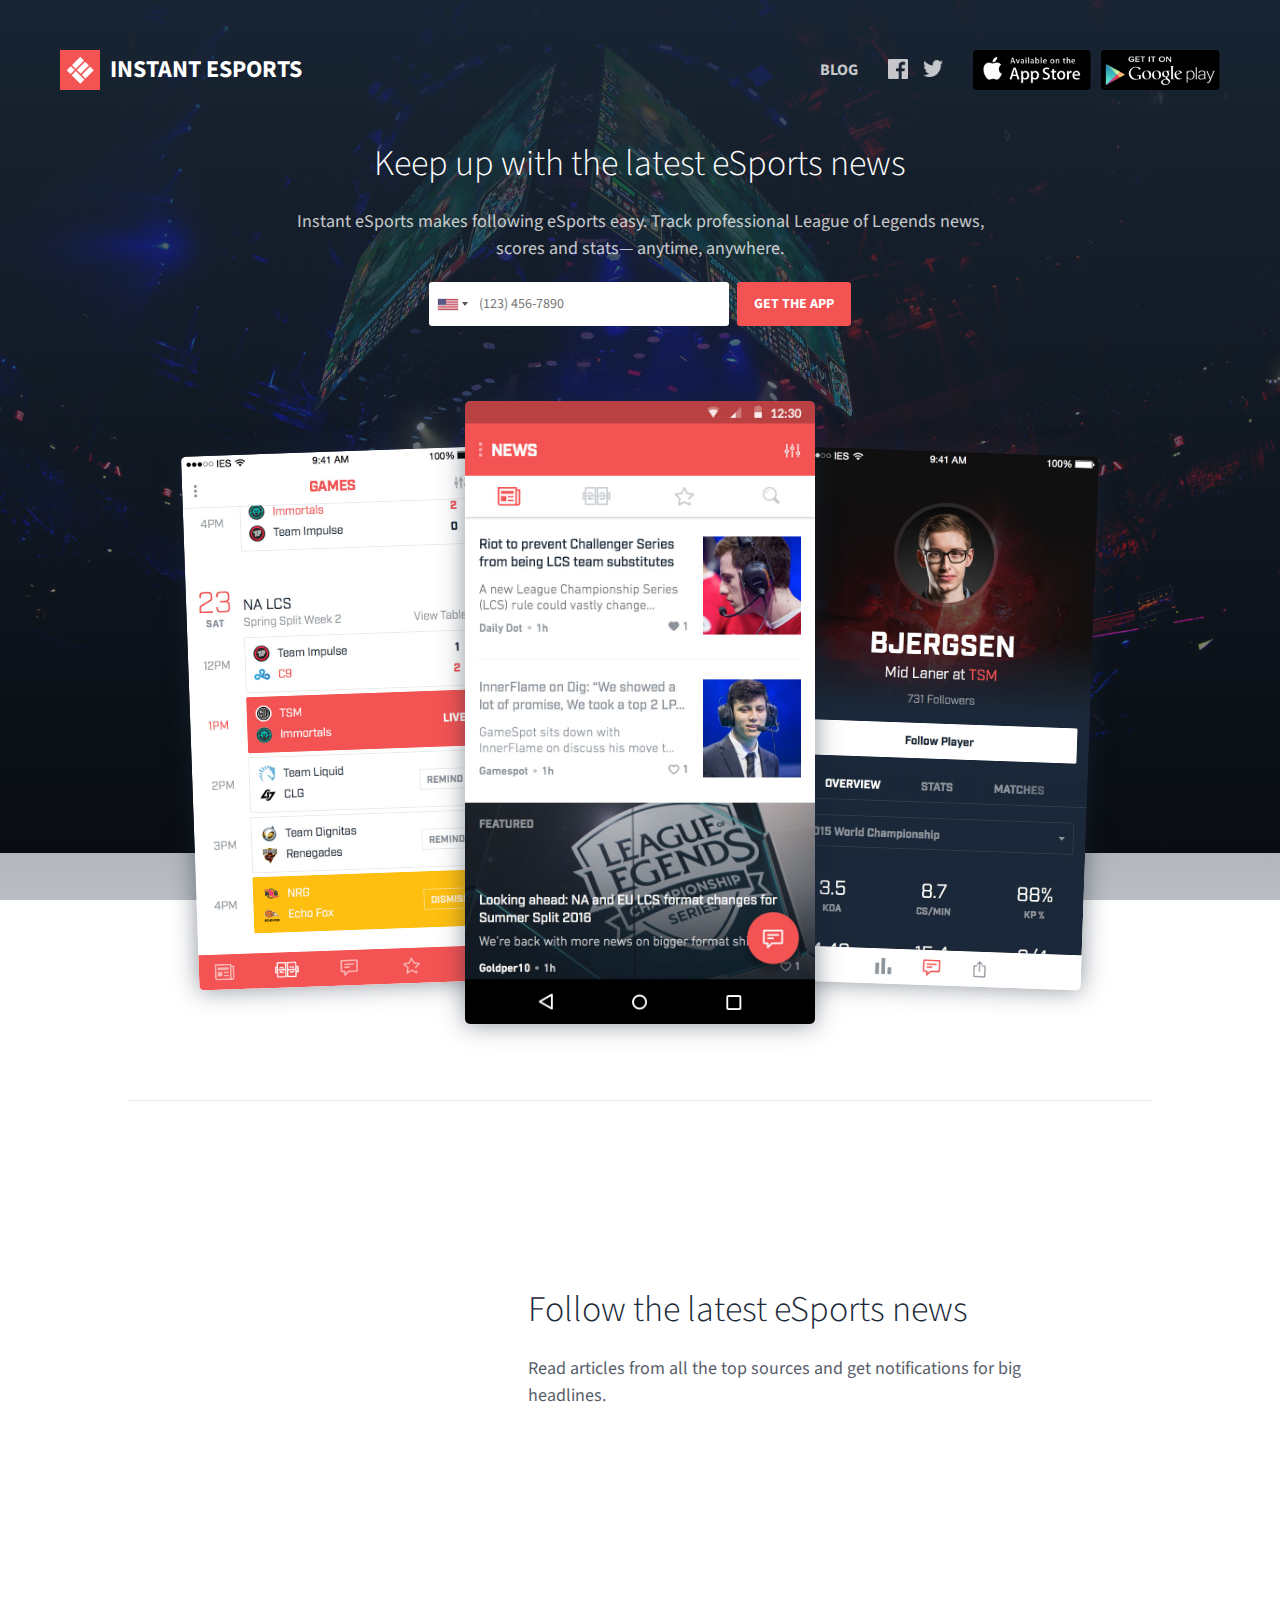
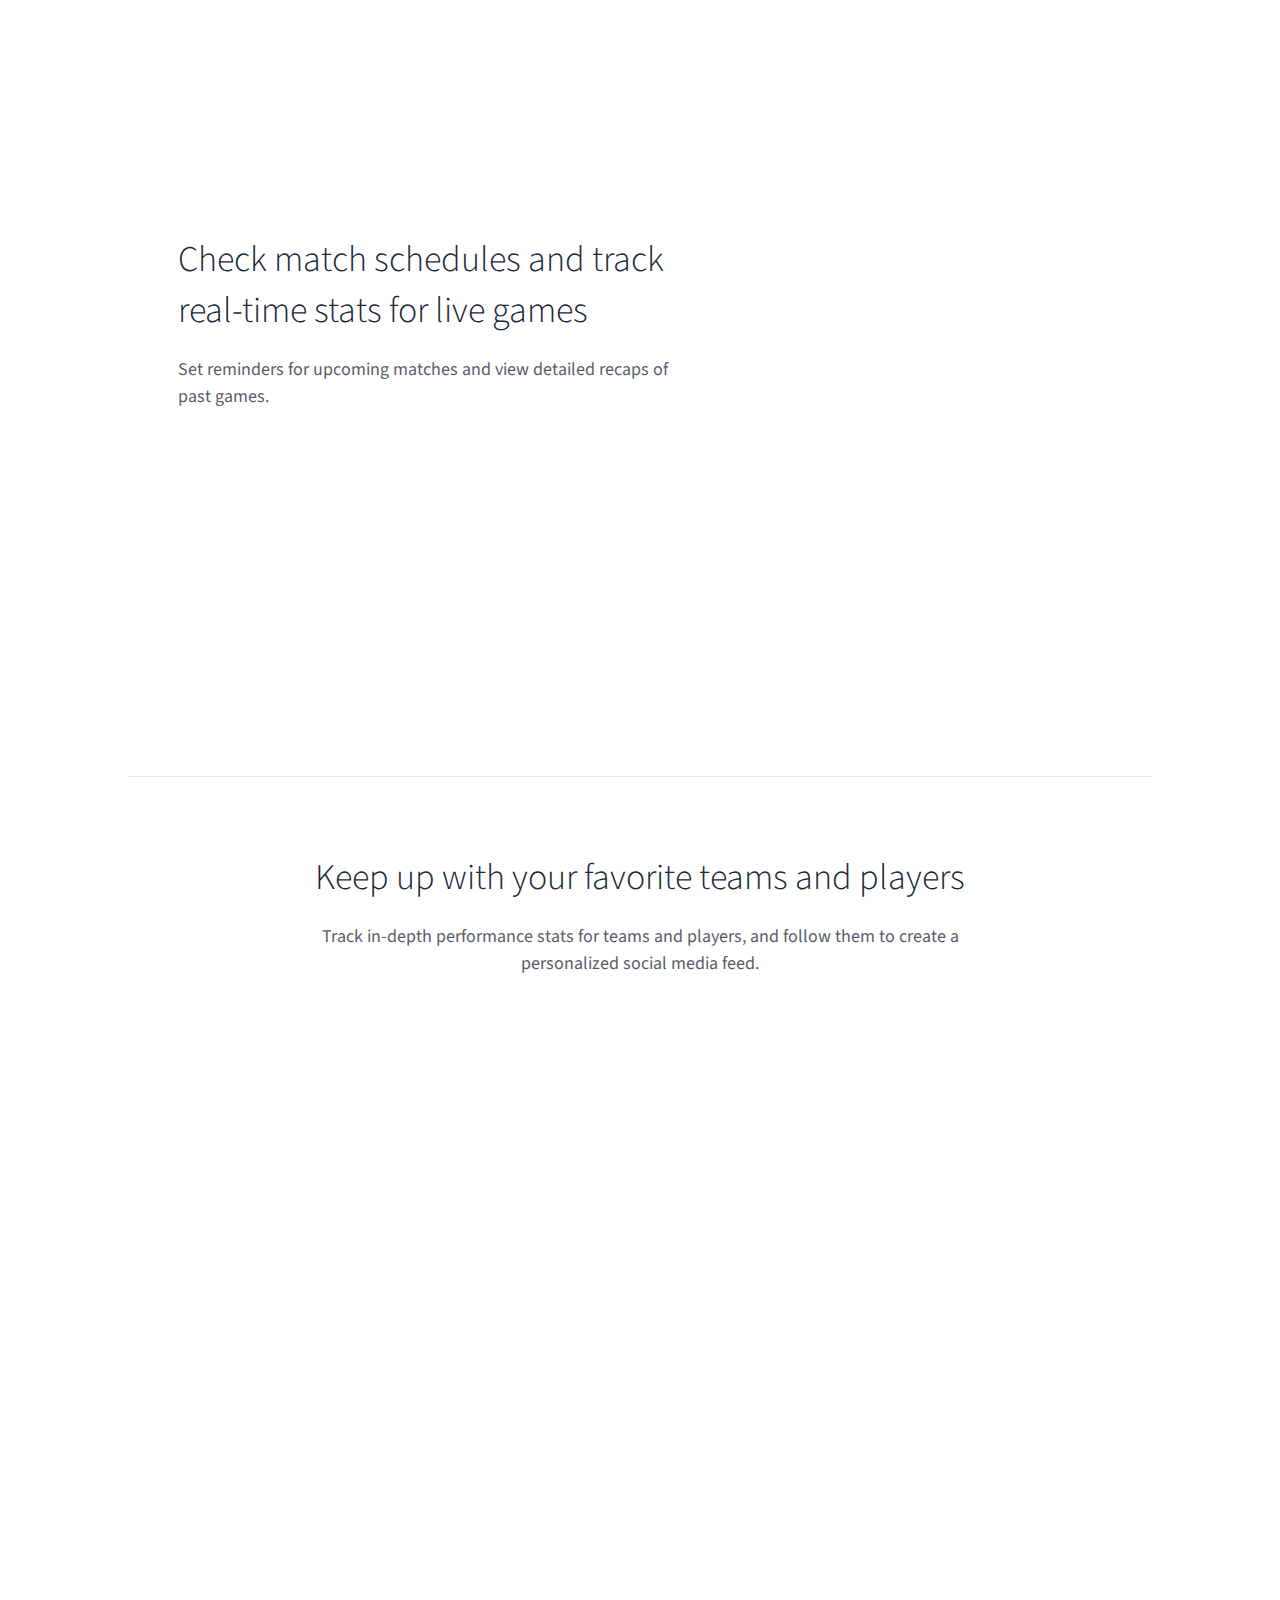
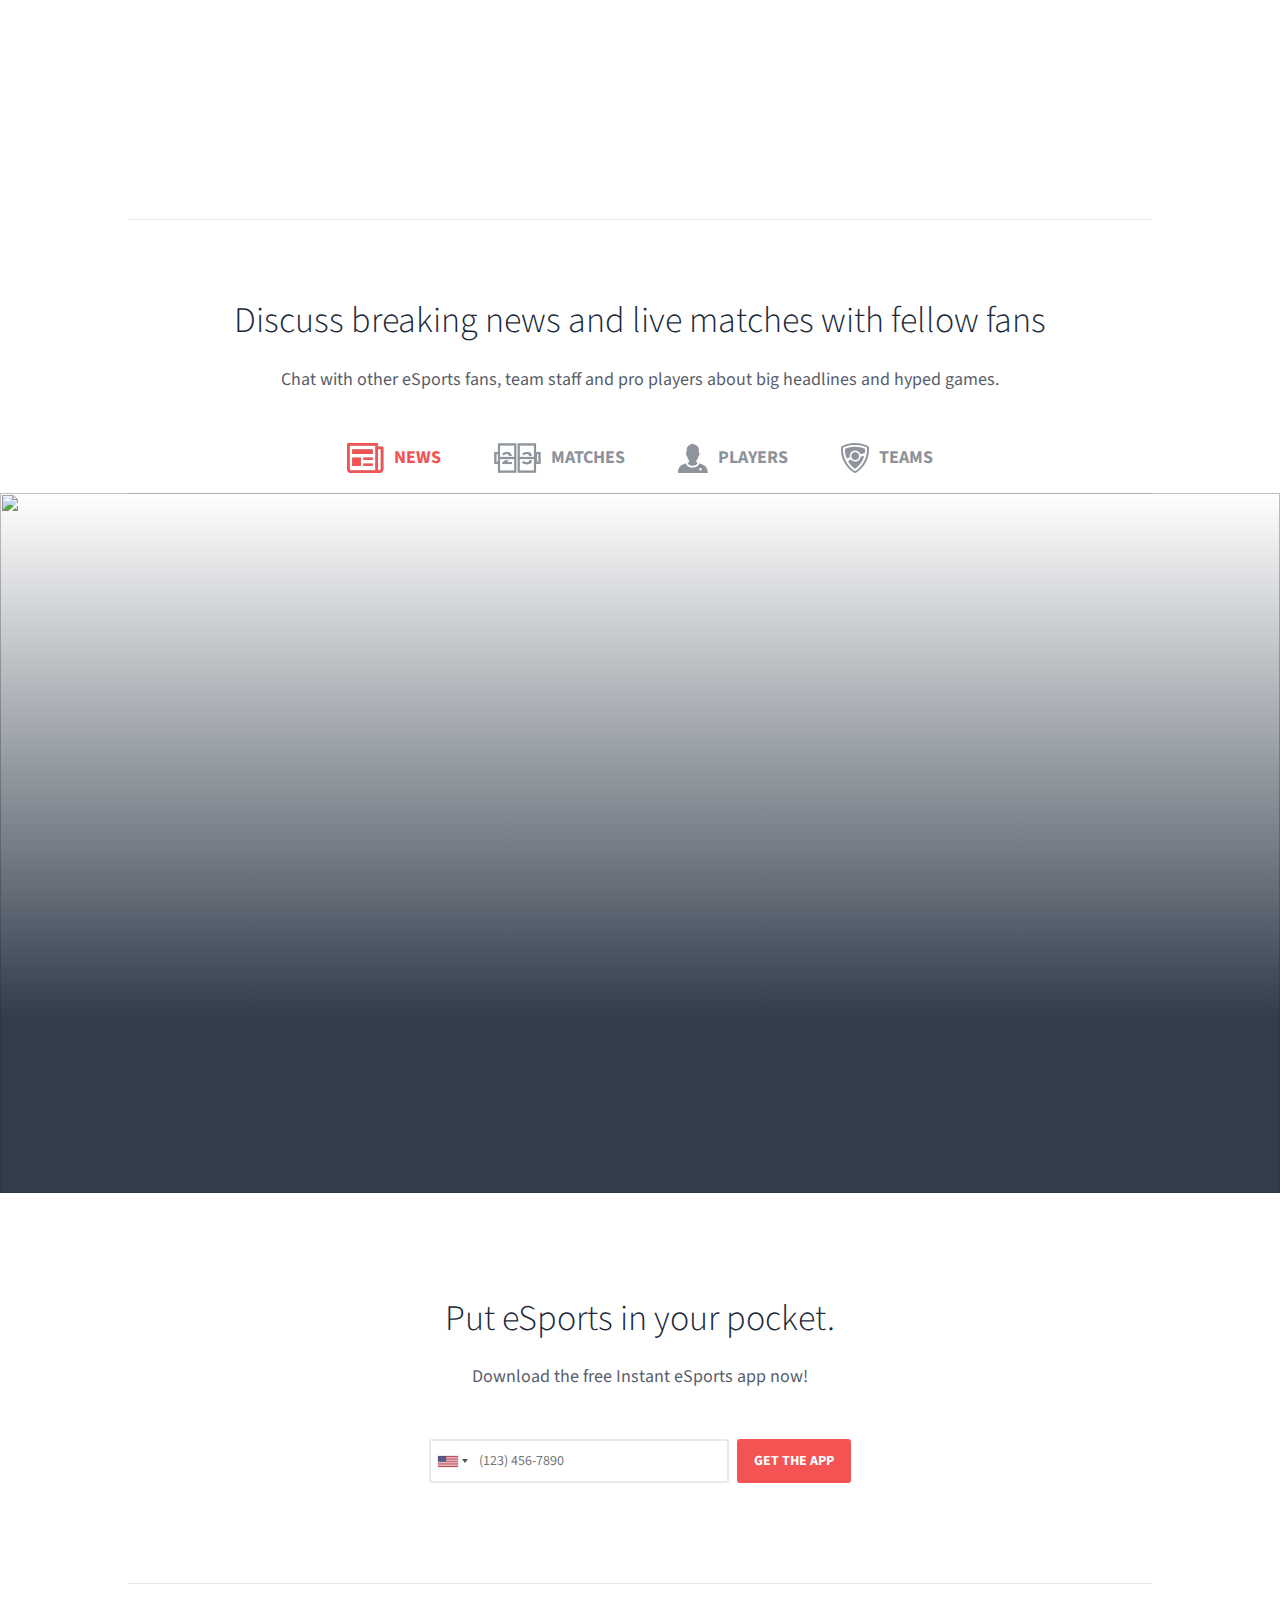
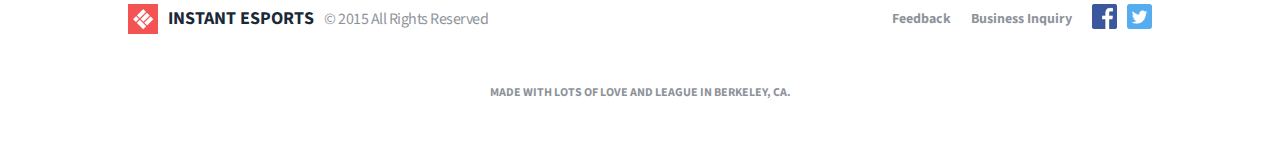
==== commit fa6ca1d1: "I really hope this is the final pre-launch commit" ====
--- a/index.html
+++ b/index.html
@@ -30,6 +30,7 @@
 	
 	<script src="assets/js/jquery-1.11.3.min.js"></script>
 	<script src="assets/js/jquery-ui.min.js"></script>
+	<script src="assets/js/imagesloaded.pkgd.min.js"></script>
 	<script src="assets/js/waypoints.min.js"></script>
 	<script src="assets/js/owl.carousel.min.js"></script>
 	<script src="assets/js/intlTelInput/js/intlTelInput.js"></script>
@@ -43,10 +44,6 @@
 
 	<div id="cover-background">
 		<div class="cover-background-item cover-background-active transition-whoosh"><img class="fit-width" src="assets/img/thumbnails/background_main.jpg" /></div>
-		<div class="cover-background-item transition-whoosh"><img class="fit-width" src="assets/img/thumbnails/background_allstar.jpg" /></div>
-		<div class="cover-background-item transition-whoosh"><img class="fit-width" src="assets/img/thumbnails/background_skt.jpg" /></div>
-		<div class="cover-background-item transition-whoosh"><img class="fit-width" src="assets/img/thumbnails/background_fan.jpg" /></div>
-		<div class="cover-background-item transition-whoosh"><img class="fit-width" src="assets/img/thumbnails/background_bjergsen.jpg" /></div>
 	</div>
 	<div id="cover-overlay"></div>
 	<section id="cover">
@@ -71,13 +68,13 @@
 			<div id="cover-content">
 				<h1 id="cover-title">
 					<span class="cover-title-feature transition-whoosh">Keep up with the latest eSports news</span>
-					<span class="cover-title-feature cover-title-feature-pre transition-whoosh">Track upcoming games and view detailed match recaps</span>
+					<span class="cover-title-feature cover-title-feature-pre transition-whoosh">Track upcoming games and see detailed match recaps</span>
 					<span class="cover-title-feature cover-title-feature-pre transition-whoosh">Learn about your favorite teams and players</span>
-					<span class="cover-title-feature cover-title-feature-pre transition-whoosh">Discuss breaking news and live matches with fellow fans</span>
+					<span class="cover-title-feature cover-title-feature-pre transition-whoosh">Discuss breaking news and live matches with fans</span>
 				</h1>
 				<p id="cover-subtitle">Instant eSports makes following eSports easy. Track professional League of Legends news, scores and stats— anytime, anywhere.</p>
 				<div class="cover-livetext">
-					<input type="tel" class="cover-livetext-input" placeholder="(123) 456-7890" />
+					<input type="tel" class="cover-livetext-input" id="cover-tel-1" placeholder="(123) 456-7890" />
 					<button class="cover-livetext-submit">Get the App</button>
 					<div class="clearfix"></div>
 				</div>
@@ -191,7 +188,7 @@
 			</div>
 			<div id="talk-demo-theater">
 				<div id="talk-demo-news" class="talk-demo-item transition-whoosh" style="display: block;">
-					<div class="talk-demo-background"><img class="fit-width" src="assets/img/thumbnails/allstar.png" /></div>
+					<div class="talk-demo-background"><img class="fit-parent" src="assets/img/thumbnails/allstar.png" /></div>
 					<div class="talk-demo-overlay"></div>
 					<div class="container clearfix">
 						<div class="talk-demo-content transition-whoosh">
@@ -201,7 +198,7 @@
 								<div class="talk-demo-timestamp">December 13, 2015 9:02PM</div>
 							</div>
 						</div>
-						<div id="talk-demo-match-chat" class="talk-demo-chat">
+						<div id="talk-demo-news-chat" class="talk-demo-chat">
 							<div class="talk-demo-chat-item transition-whoosh clearfix">
 								<div class="talk-demo-chat-flair"><img class="fit-parent" src="assets/img/thumbnails/clg.png" /></div>
 								<div class="talk-demo-chat-content clearfix">
@@ -256,7 +253,7 @@
 					</div>
 				</div>
 				<div id="talk-demo-match" class="talk-demo-item transition-whoosh">
-					<div class="talk-demo-background"><img class="fit-width" src="assets/img/thumbnails/tsmlgd_match.png" /></div>
+					<div class="talk-demo-background"><img class="fit-parent" src="assets/img/thumbnails/tsmlgd_match.jpg" /></div>
 					<div class="talk-demo-overlay"></div>
 					<div class="container clearfix">
 						<div class="talk-demo-content transition-whoosh"><img class="fit-width" src="assets/img/thumbnails/tsmlgd_stat.png" /></div>
@@ -311,21 +308,11 @@
 									<div class="talk-demo-chat-message">Not sure, but I’d think the org would give them plenty of time to prep</div>
 								</div>
 							</div>
-							<div class="talk-demo-chat-item transition-whoosh clearfix">
-								<div class="talk-demo-chat-flair"><img class="fit-parent" src="assets/img/thumbnails/clg.png" /></div>
-								<div class="talk-demo-chat-content clearfix">
-									<div class="talk-demo-chat-info clearfix">
-										<div class="talk-demo-chat-user">oChaos</div>
-										<div class="talk-demo-chat-timestamp">7m ago</div>
-									</div>
-									<div class="talk-demo-chat-message">CLG CLG CLG</div>
-								</div>
-							</div>
 						</div>
 					</div>
 				</div>
 				<div id="talk-demo-player" class="talk-demo-item transition-whoosh">
-					<div class="talk-demo-background"><img class="fit-width" src="assets/img/thumbnails/faker_cover.png" /></div>
+					<div class="talk-demo-background"><img class="fit-parent" src="assets/img/thumbnails/faker_cover.png" /></div>
 					<div class="talk-demo-overlay"></div>
 					<div class="container clearfix">
 						<div class="talk-demo-content transition-whoosh">
@@ -333,7 +320,7 @@
 							<div class="talk-demo-title">Faker</div>
 							<div class="talk-demo-info clearfix">Midlaner at SKT T1</div>
 						</div>
-						<div id="talk-demo-match-chat" class="talk-demo-chat">
+						<div id="talk-demo-player-chat" class="talk-demo-chat">
 							<div class="talk-demo-chat-item transition-whoosh clearfix">
 								<div class="talk-demo-chat-flair"><img class="fit-parent" src="assets/img/thumbnails/c9.png" /></div>
 								<div class="talk-demo-chat-content clearfix">
@@ -388,63 +375,63 @@
 					</div>
 				</div>
 				<div id="talk-demo-team" class="talk-demo-item transition-whoosh">
-					<div class="talk-demo-background"><img class="fit-width" src="assets/img/thumbnails/skt_cover.png" /></div>
+					<div class="talk-demo-background"><img class="fit-parent" src="assets/img/thumbnails/liquid_cover.jpg" /></div>
 					<div class="talk-demo-overlay"></div>
 					<div class="container clearfix">
 						<div class="talk-demo-content transition-whoosh">
-							<img class="fit-width" src="assets/img/shots/skt.png" />
-							<div class="talk-demo-title">SKT T1</div>
-							<div class="talk-demo-info clearfix">1st Place in World Championship 2015</div>
-						</div>
-						<div id="talk-demo-match-chat" class="talk-demo-chat">
-							<div class="talk-demo-chat-item transition-whoosh clearfix">
-								<div class="talk-demo-chat-flair"><img class="fit-parent" src="assets/img/thumbnails/cj.png" /></div>
+							<img class="fit-width" src="assets/img/shots/tl.png" />
+							<div class="talk-demo-title">Team Liquid</div>
+							<div class="talk-demo-info clearfix">3rd Place in NA LCS Summer 15</div>
+						</div>
+						<div id="talk-demo-team-chat" class="talk-demo-chat">
+							<div class="talk-demo-chat-item transition-whoosh clearfix">
+								<div class="talk-demo-chat-flair"><img class="fit-parent" src="assets/img/thumbnails/fnc.png" /></div>
+								<div class="talk-demo-chat-content clearfix">
+									<div class="talk-demo-chat-info clearfix">
+										<div class="talk-demo-chat-user">Stunflower</div>
+										<div class="talk-demo-chat-timestamp">35m ago</div>
+									</div>
+									<div class="talk-demo-chat-message">You guys hear about TL having a 10-man roster now? Thoughts?</div>
+								</div>
+							</div>
+							<div class="talk-demo-chat-item transition-whoosh clearfix">
+								<div class="talk-demo-chat-flair"><img class="fit-parent" src="assets/img/thumbnails/clg.png" /></div>
 								<div class="talk-demo-chat-content clearfix">
 									<div class="talk-demo-chat-info clearfix">
 										<div class="talk-demo-chat-user">oChaos</div>
-										<div class="talk-demo-chat-timestamp">3h ago</div>
-									</div>
-									<div class="talk-demo-chat-message">Donec id elit non mi porta gravida at eget.</div>
-								</div>
-							</div>
-							<div class="talk-demo-chat-item transition-whoosh clearfix">
-								<div class="talk-demo-chat-flair"><img class="fit-parent" src="assets/img/thumbnails/kt.png" /></div>
-								<div class="talk-demo-chat-content clearfix">
-									<div class="talk-demo-chat-info clearfix">
-										<div class="talk-demo-chat-user">dadefakerpawn</div>
-										<div class="talk-demo-chat-timestamp">18m ago</div>
-									</div>
-									<div class="talk-demo-chat-message">Fusce dapibus, tellus ac cursus commodo, tortor mauris condimentum nibh, ut fermentum massa justo sit amet risus.</div>
-								</div>
-							</div>
-							<div class="talk-demo-chat-item transition-whoosh clearfix">
-								<div class="talk-demo-chat-flair"><img class="fit-parent" src="assets/img/thumbnails/koo.png" /></div>
+										<div class="talk-demo-chat-timestamp">29m ago</div>
+									</div>
+									<div class="talk-demo-chat-message">yeah, really interesting. I guess it’s a pretty big advantage if the other teams need to practice for two potential opponents on your team instead of one.</div>
+								</div>
+							</div>
+							<div class="talk-demo-chat-item transition-whoosh clearfix">
+								<div class="talk-demo-chat-flair"><img class="fit-parent" src="assets/img/thumbnails/tsm.png" /></div>
 								<div class="talk-demo-chat-content clearfix">
 									<div class="talk-demo-chat-info clearfix">
 										<div class="talk-demo-chat-user">iDiscarded</div>
-										<div class="talk-demo-chat-timestamp">18m ago</div>
-									</div>
-									<div class="talk-demo-chat-message">Duis mollis, est non commodo luctus, nisi erat porttitor ligula, eget lacinia odio sem nec elit.</div>
+										<div class="talk-demo-chat-timestamp">13m ago</div>
+									</div>
+									<div class="talk-demo-chat-message">idk if it’s worth the extra money you’d have to spend on the larger team.</div>
 								</div>
 							</div>
 							<div class="talk-demo-chat-item talk-demo-chat-self transition-whoosh clearfix">
 								<div class="talk-demo-chat-flair"><img class="fit-parent" src="assets/img/thumbnails/skt.png" /></div>
 								<div class="talk-demo-chat-content clearfix">
 									<div class="talk-demo-chat-info clearfix">
-										<div class="talk-demo-chat-timestamp">3m ago</div>
+										<div class="talk-demo-chat-timestamp">10m ago</div>
 										<div class="talk-demo-chat-user">RokaK</div>
 									</div>
-									<div class="talk-demo-chat-message">Praesent commodo cursus</div>
-								</div>
-							</div>
-							<div class="talk-demo-chat-item transition-whoosh clearfix">
-								<div class="talk-demo-chat-flair"><img class="fit-parent" src="assets/img/thumbnails/kt.png" /></div>
-								<div class="talk-demo-chat-content clearfix">
-									<div class="talk-demo-chat-info clearfix">
-										<div class="talk-demo-chat-user">dadefakerpawn</div>
+									<div class="talk-demo-chat-message">A bigger roster full of solid players should be able to perform well without a single person carrying the whole team</div>
+								</div>
+							</div>
+							<div class="talk-demo-chat-item transition-whoosh clearfix">
+								<div class="talk-demo-chat-flair"><img class="fit-parent" src="assets/img/thumbnails/uol.png" /></div>
+								<div class="talk-demo-chat-content clearfix">
+									<div class="talk-demo-chat-info clearfix">
+										<div class="talk-demo-chat-user">TheSambasti</div>
 										<div class="talk-demo-chat-timestamp">Just Now</div>
 									</div>
-									<div class="talk-demo-chat-message">Sed posuere consectetur est at lobortis.</div>
+									<div class="talk-demo-chat-message">If it goes well for them, other teams are probably going to follow suit.</div>
 								</div>
 							</div>
 						</div>
@@ -458,7 +445,7 @@
 			<h1 id="action-title">Put eSports in your pocket.</h1>
 			<p id="action-subtitle">Download the free Instant eSports app now!</p>
 			<div class="cover-livetext">
-				<input type="tel" class="cover-livetext-input" placeholder="(123) 456-7890" />
+				<input type="tel" class="cover-livetext-input" id="cover-tel-2" placeholder="(123) 456-7890" />
 				<button class="cover-livetext-submit">Get the App</button>
 				<div class="clearfix"></div>
 			</div>
@@ -486,7 +473,7 @@
 				</div>
 			</div>
 		</div>
-		<div id="footnote">Made with Lots of Love and League at Berkeley, CA.</div>
+		<div id="footnote">Made with Lots of Love and League in Berkeley, CA.</div>
 	</section>
 </body>
 </html>
--- a/assets/css/style.css
+++ b/assets/css/style.css
@@ -277,6 +277,8 @@
     left: calc(50% - 175px);
 }
 
+div#cover-shot-news {}
+
 #cover-shot-schedule, #cover-shot-stat {
     width: 300px;
     max-height: 534px;
@@ -289,7 +291,7 @@
 }
 
 .cover-shot-item {
-    box-shadow: 0px 0px 25px rgba(27, 40, 56, 0.25);
+    box-shadow: 0px 0px 25px rgba(27, 40, 56, 0.5);
     border-radius: 5px;
     overflow: hidden;
     position: absolute;
@@ -693,7 +695,7 @@
 #talk-demo-player .talk-demo-content, #talk-demo-team .talk-demo-content {
     width: 240px;
     top: calc(50% - 183px);
-    box-shadow: 0px 0px 50px rgba(27, 40, 56, 0.75);
+    /* box-shadow: 0px 0px 50px rgba(27, 40, 56, 0.75); */
     left: 100px;
 }
 
@@ -704,7 +706,7 @@
     width: 450px;
 }
 
-#talk-demo-player.talk-demo-active .talk-demo-title, #talk-demo-player.talk-demo-active .talk-demo-info, #talk-demo-team.talk-demo-active .talk-demo-title, #talk-demo-team.talk-demo-active .talk-demo-info {
+#talk-demo-player .talk-demo-title, #talk-demo-team .talk-demo-title, #talk-demo-player .talk-demo-info, #talk-demo-team .talk-demo-info {
     display: none;
 }
 
@@ -726,6 +728,10 @@
     float: right;
     padding: 75px 0px;
     width: 450px;
+}
+
+#talk-demo-player-chat {
+    padding: 130px 0px 75px;
 }
 
 .talk-demo-chat-item {
@@ -953,7 +959,6 @@
     }
 
     #cover .container {
-        padding-top: 40px;
         overflow: hidden;
     }
 
@@ -1168,7 +1173,7 @@
     }
 
     .talk-demo-item .container {
-        padding-top: 60px !important;
+        padding-top: 40px !important;
     }
 
     .talk-demo-title {
@@ -1196,7 +1201,7 @@
     }
 
     .talk-demo-chat-item {
-        margin-bottom: 10px;
+        margin-bottom: 15px;
     }
 
     .talk-demo-info {
@@ -1237,12 +1242,20 @@
         top: 0px;
     }
 
-    #talk-demo-player.talk-demo-active .talk-demo-content > img, #talk-demo-team.talk-demo-active .talk-demo-content > img {
+    #talk-demo-player .talk-demo-content > img, #talk-demo-team .talk-demo-content > img {
         display: none;
     }
 
     #talk-demo-player.talk-demo-active .talk-demo-title, #talk-demo-player.talk-demo-active .talk-demo-info, #talk-demo-team.talk-demo-active .talk-demo-title, #talk-demo-team.talk-demo-active .talk-demo-info {
         display: block;
+    }
+
+    #talk-demo-news-chat {
+        padding-top: 40px;
+    }
+
+    #talk-demo-player-chat {
+        padding: 45px 0px 0px 0px;
     }
 
     #action .container {
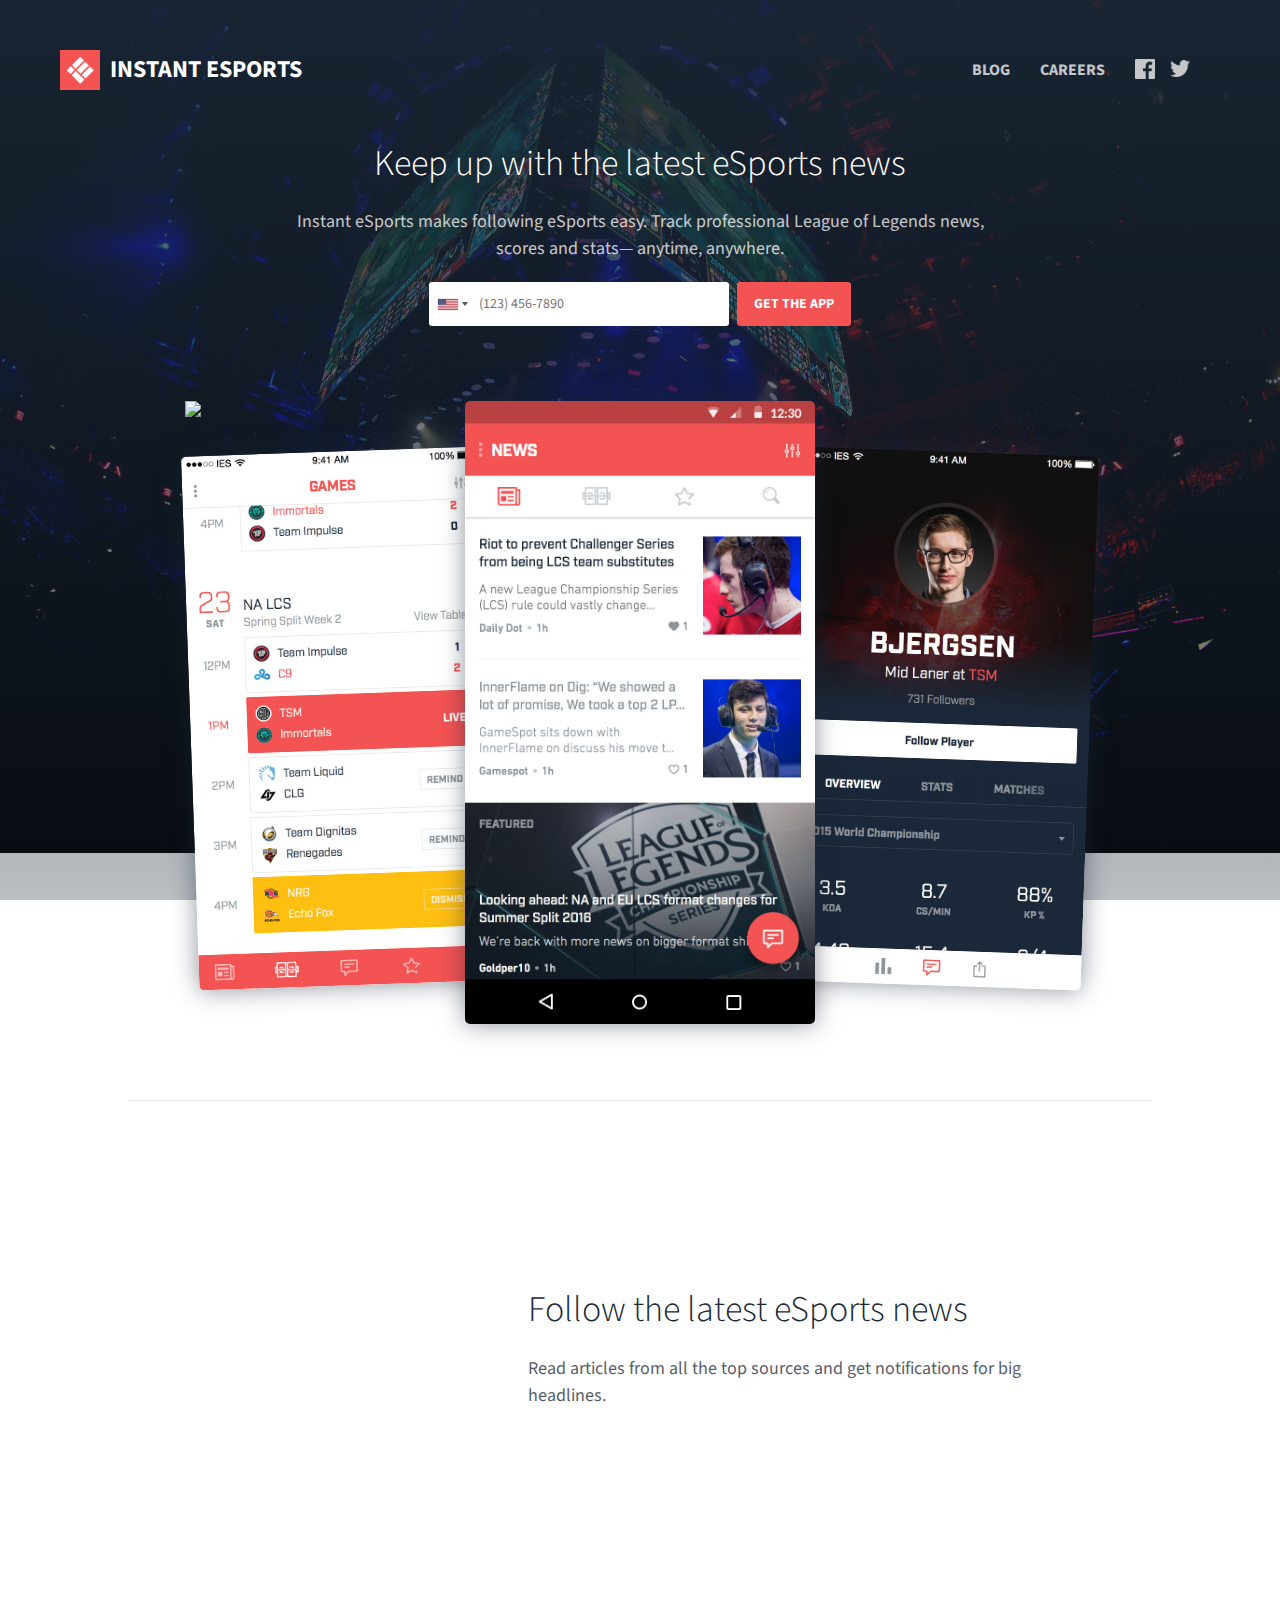
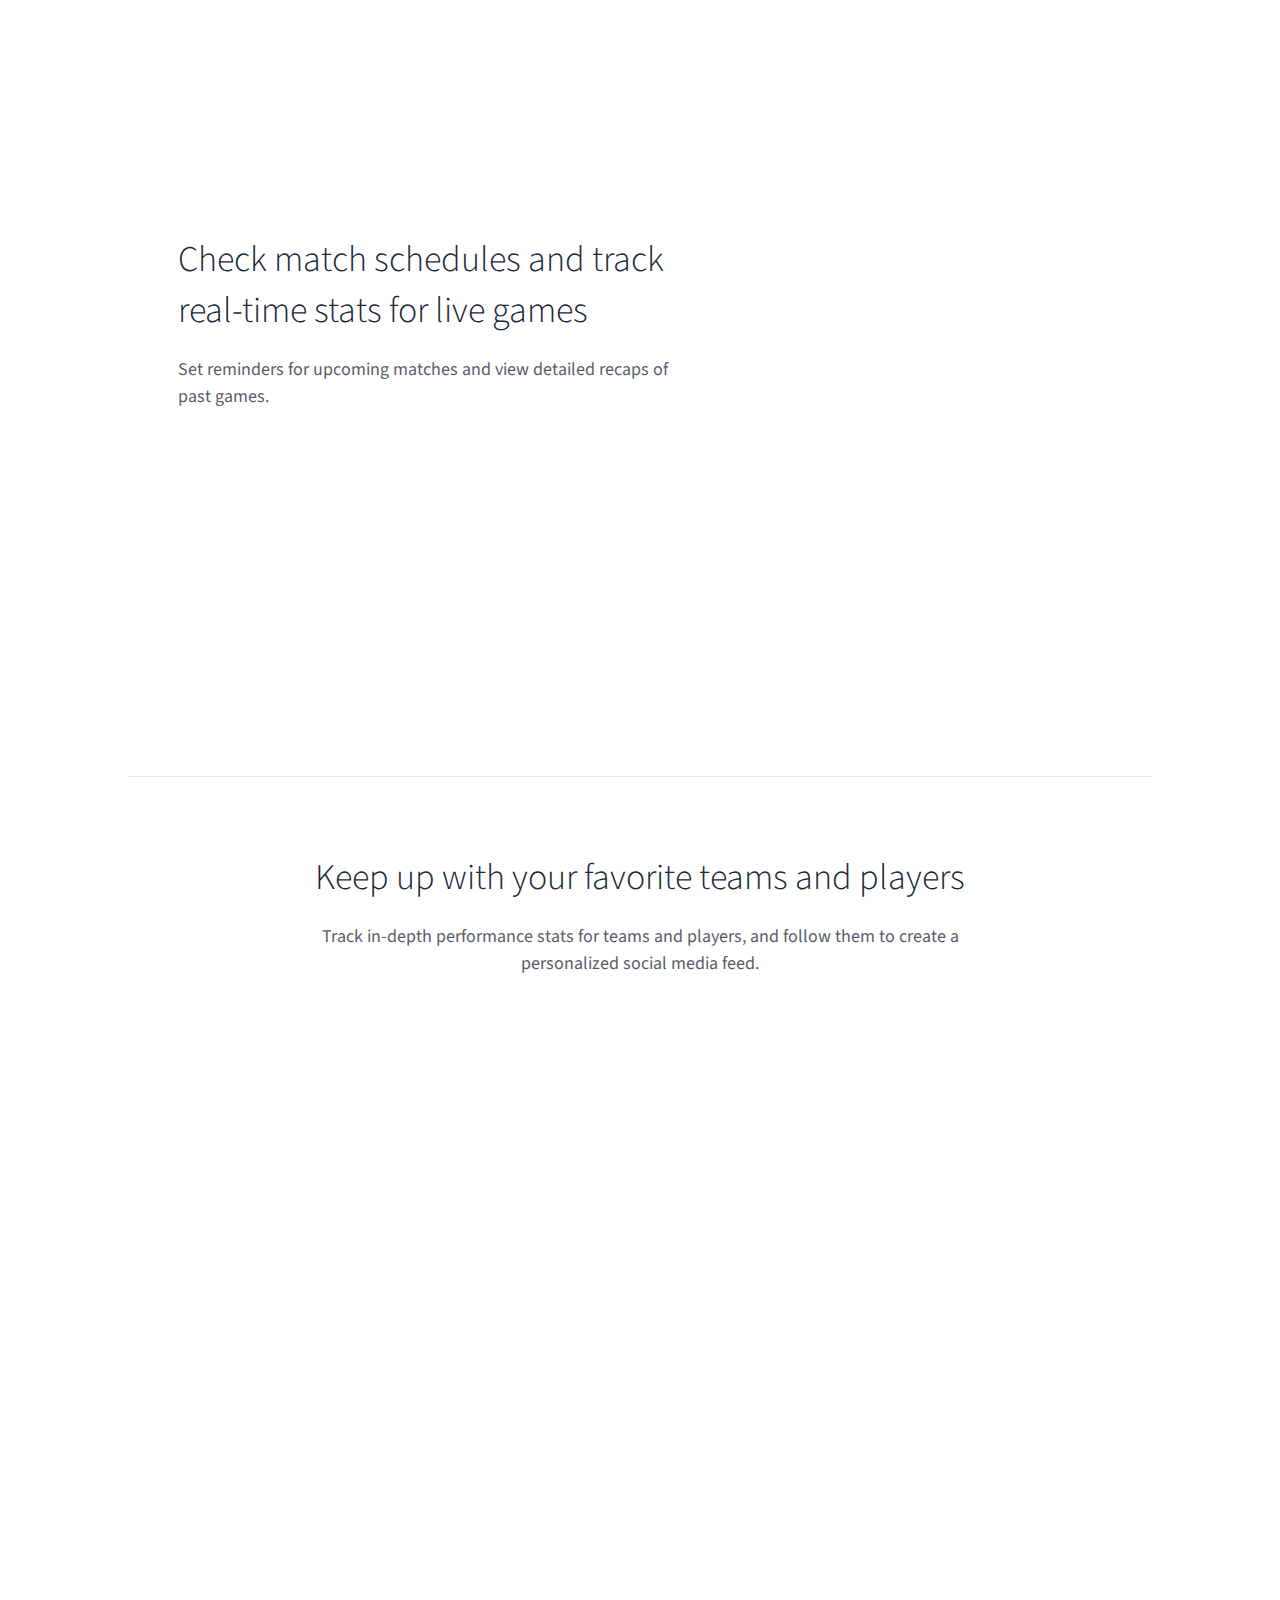
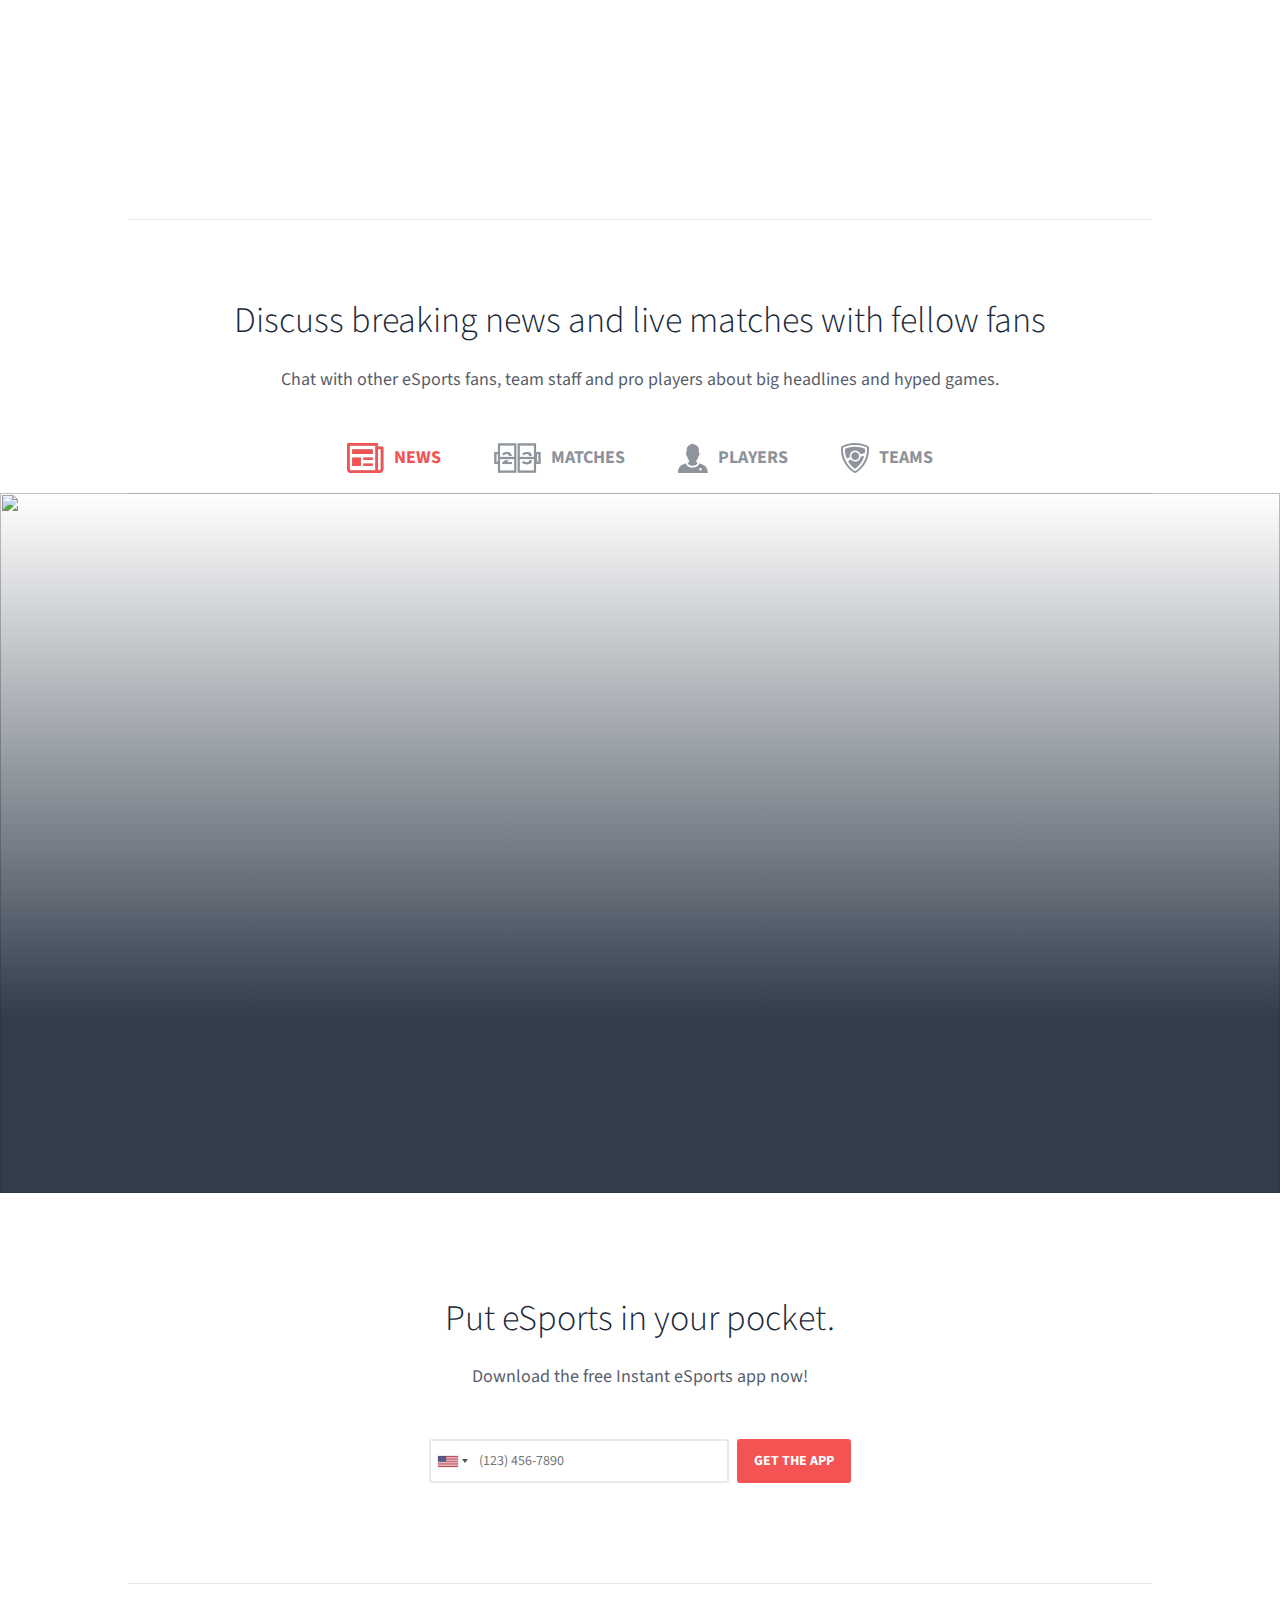
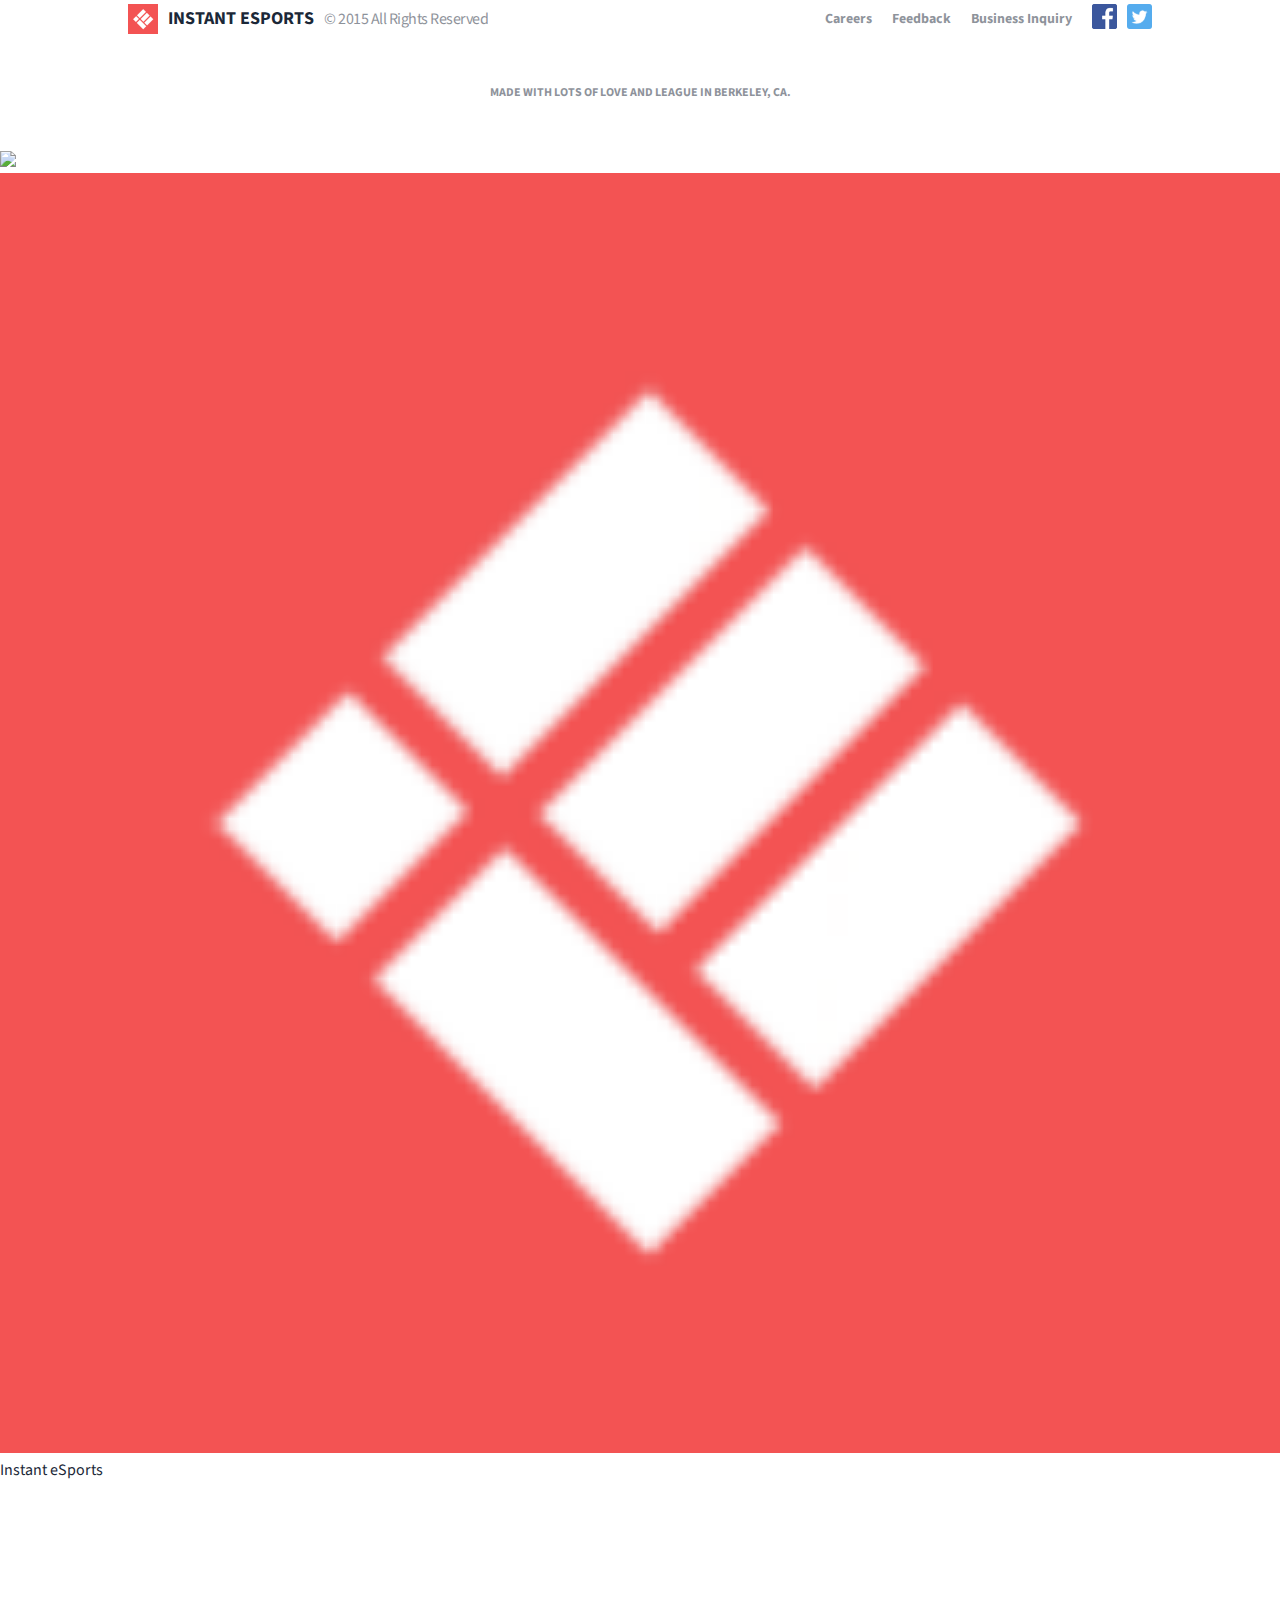
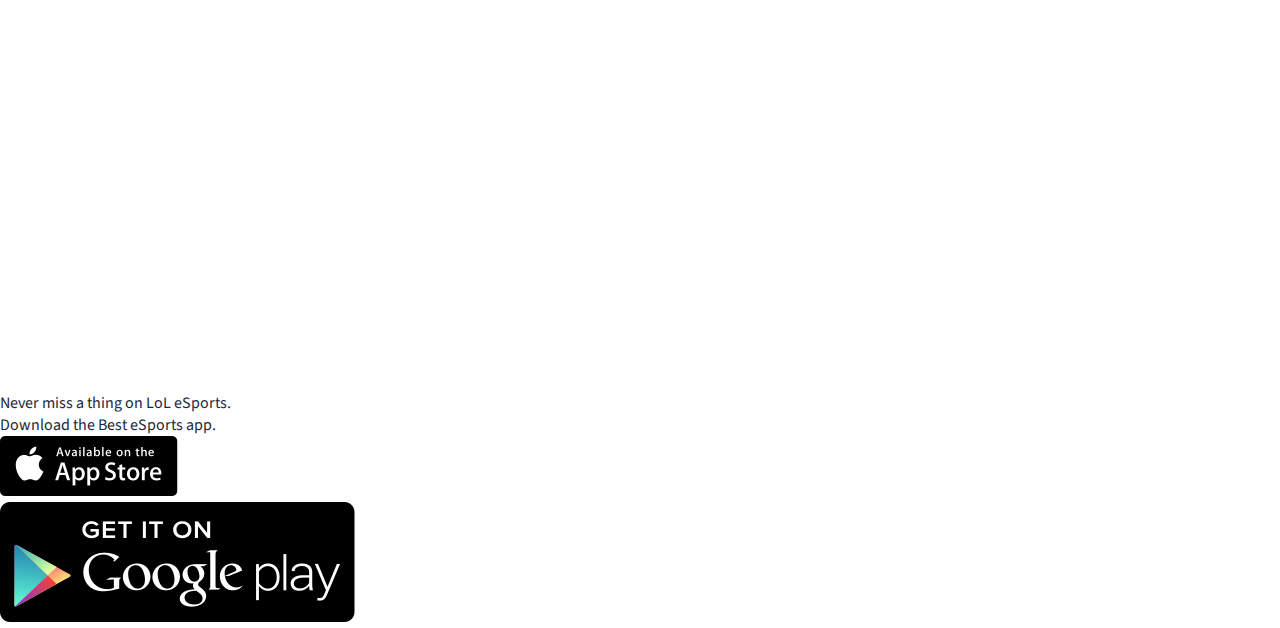
==== commit 07776372: "Merge branch 'gh-pages' of https://github.com/InstanteSports/ies-home-page into gh-pages" ====
--- a/index.html
+++ b/index.html
@@ -1,7 +1,7 @@
 <!DOCTYPE html>
 <html xmlns="http://www.w3.org/1999/xhtml" xml:lang="en" lang="en">
 <head>
-	
+
 	<title>Instant eSports</title>
 	<meta name="viewport" content="initial-scale=1.0,minimum-scale=1.0,maximum-scale=1.0">
 	<meta http-equiv="content-type" content="text/html; charset=utf-8" />
@@ -12,13 +12,13 @@
     <meta name="apple-itunes-app" content="app-id=908957229">
     <meta name="google-site-verification" content="zUH66dJQ67fnfI3-41YTXMwncfDDhO6M1u88970aSzI">
     <meta name="SKYPE_TOOLBAR" content="SKYPE_TOOLBAR_PARSER_COMPATIBLE">
-    
+
     <meta property="og:title" content="Instant eSports" />
     <meta property="og:url" content="http://www.instantesports.com" />
     <meta property="og:description" content="The ultimate one-stop shop for eSports fans. Track news, scores and stats for eSports tournaments from your mobile device. Currently covering major League of Legends tournaments, with Hearthstone, CS:GO, and DotA 2 incoming." />
     <meta property="og:site_name" content="Instant eSports" />
     <meta property="og:image" content="http://instantesports.com/images/fbbanner.png">
-    
+
     <meta name="twitter:title" content="Instant eSports">
     <meta name="twitter:description" content="The ultimate one-stop shop for eSports fans. Track news, scores and stats for eSports tournaments from your mobile device. Currently covering major League of Legends tournaments, with Hearthstone, CS:GO, and DotA 2 incoming.">
 
@@ -27,7 +27,7 @@
 	<link rel="stylesheet" href="assets/js/intlTelInput/css/intlTelInput.css">
 	<link rel="stylesheet" href="assets/css/owl.carousel.css">
 	<link rel="stylesheet" type="text/css" href="assets/css/style.css" />
-	
+
 	<script src="assets/js/jquery-1.11.3.min.js"></script>
 	<script src="assets/js/jquery-ui.min.js"></script>
 	<script src="assets/js/imagesloaded.pkgd.min.js"></script>
@@ -38,11 +38,39 @@
 
 	<script src="https://use.typekit.net/ake3mox.js"></script>
 	<script>try{Typekit.load({ async: true });}catch(e){}</script>
-	
+
 </head>
 <body>
-
-	<div id="cover-background">
+  <script>
+    (function(i,s,o,g,r,a,m){i['GoogleAnalyticsObject']=r;i[r]=i[r]||function(){
+      (i[r].q=i[r].q||[]).push(arguments)},i[r].l=1*new Date();a=s.createElement(o),
+      m=s.getElementsByTagName(o)[0];a.async=1;a.src=g;m.parentNode.insertBefore(a,m)
+    })(window,document,'script','//www.google-analytics.com/analytics.js','ga');
+
+    ga('create', 'UA-58734350-3', 'auto');
+    ga('send', 'pageview');
+
+    var trackOutboundAndroid = function(url) {
+        console.log(url)
+        twttr.conversion.trackPid('l6g6b', { tw_sale_amount: 1, tw_order_quantity: 1 });
+        ga('send', 'event', 'outbound', 'click', 'android_app', 3, {
+            'hitCallback': function() {
+                document.location = url;
+            }
+        });
+    }
+    var trackOutboundIOS = function(url) {
+        console.log(url)
+        twttr.conversion.trackPid('l6g68', { tw_sale_amount: 1, tw_order_quantity: 1 });
+        ga('send', 'event', 'outbound', 'click', 'iOS_app', 3, {
+            'hitCallback': function() {
+                document.location = url;
+            }
+        });
+    }
+  </script>
+
+<div id="cover-background">
 		<div class="cover-background-item cover-background-active transition-whoosh"><img class="fit-width" src="assets/img/thumbnails/background_main.jpg" /></div>
 	</div>
 	<div id="cover-overlay"></div>
@@ -52,15 +80,12 @@
 				<div id="cover-logo-icon"><img class="fit-width" src="assets/img/icons/logo_red.png" /></div>
 				<div id="cover-logo-text">Instant eSports</div>
 			</div></a>
-			<div class="cover-download" class="clearfix">
-				<div class="cover-download-item"><a href="https://itunes.apple.com/us/app/instant-esports-esports-news/id908957229?mt=8" target="_blank"><img class="fit-height" src="assets/img/icons/app_store.png" /></a></div>
-				<div class="cover-download-item"><a href="https://play.google.com/store/apps/details?id=com.androidapp.instantesports.ies_android" target="_blank"><img class="fit-height" src="assets/img/icons/play_store.png" /></a></div>
-			</div>
 			<div id="cover-link" class="clearfix">
 				<div class="cover-link-item"><a href="http://blog.instantesports.com" target="_blank">Blog</a></div>
+				<div class="cover-link-item"><a href="http://careers.instantesports.com">Careers</a></div>
 				<div class="cover-link-item">
-					<div class="cover-link-social"><a href="https://www.facebook.com/instantesports" target="_blank"><img class="fit-width" src="assets/img/icons/facebook_light.png" /></a></div>
-					<div class="cover-link-social"><a href="https://twitter.com/instantesports" target="_blank"><img class="fit-width" src="assets/img/icons/twitter_light.png" /></a></div>
+					<div class="cover-link-social"><a href="http://geni.us/iefbweb" target="_blank"><img class="fit-width" src="assets/img/icons/facebook_light.png" /></a></div>
+					<div class="cover-link-social"><a href="http://geni.us/ietwweb" target="_blank"><img class="fit-width" src="assets/img/icons/twitter_light.png" /></a></div>
 				</div>
 			</div>
 		</div>
@@ -79,14 +104,15 @@
 					<div class="clearfix"></div>
 				</div>
 				<div class="cover-download">
-					<div class="cover-download-item"><img class="fit-height" src="assets/img/icons/app_store_light.png" /></div>
-					<div class="cover-download-item"><img class="fit-height" src="assets/img/icons/play_store_light.png" /></div>
+					<div class="cover-download-item"><a href="https://itunes.apple.com/us/app/instant-esports-esports-news/id908957229?mt=8" onclick="trackOutboundIOS('https://itunes.apple.com/us/app/instant-esports-esports-news/id908957229?mt=8'); return false; "target="_blank"><img class="fit-height" src="assets/img/icons/app_store_light.png" /></a></div>
+					<div class="cover-download-item"><a href="https://play.google.com/store/apps/details?id=com.androidapp.instantesports.ies_android" onclick="trackOutboundAndroid('https://play.google.com/store/apps/details?id=com.androidapp.instantesports.ies_android'); return false;" target="_blank"><img class="fit-height" src="assets/img/icons/play_store_light.png" /></a></div>
 				</div>
 			</div>
 			<div id="cover-shot" class="transition-whoosh">
 				<div id="cover-shot-schedule" class="cover-shot-item transition-whoosh"><img class="fit-width" src="assets/img/shots/games.jpg" /></div>
 				<div id="cover-shot-stat" class="cover-shot-item transition-whoosh"><img class="fit-width" src="assets/img/shots/bjergsen.jpg" /></div>
 				<div id="cover-shot-news" class="cover-shot-item transition-whoosh"><img class="fit-width" src="assets/img/shots/news.jpg" /></div>
+				<div id="cover-shot-play"><img class="fit-width" src="assets/img/icons/play.svg" /></div>
 			</div>
 		</div>
 	</section>
@@ -450,8 +476,8 @@
 				<div class="clearfix"></div>
 			</div>
 			<div class="cover-download">
-				<div class="cover-download-item"><a href="https://itunes.apple.com/us/app/instant-esports-esports-news/id908957229?mt=8" target="_blank"><img class="fit-height" src="assets/img/icons/app_store.png" /></a></div>
-				<div class="cover-download-item"><a href="https://play.google.com/store/apps/details?id=com.androidapp.instantesports.ies_android" target="_blank"><img class="fit-height" src="assets/img/icons/play_store.png" /></a></div>
+				<div class="cover-download-item"><a href="https://itunes.apple.com/us/app/instant-esports-esports-news/id908957229?mt=8" onclick="trackOutboundIOS('https://itunes.apple.com/us/app/instant-esports-esports-news/id908957229?mt=8'); return false; "target="_blank"><img class="fit-height" src="assets/img/icons/app_store.png" /></a></div>
+				<div class="cover-download-item"><a href="https://play.google.com/store/apps/details?id=com.androidapp.instantesports.ies_android" onclick="trackOutboundAndroid('https://play.google.com/store/apps/details?id=com.androidapp.instantesports.ies_android'); return false;" target="_blank"><img class="fit-height" src="assets/img/icons/play_store.png" /></a></div>
 			</div>
 		</div>
 	</section>
@@ -464,16 +490,39 @@
 			<div id="footer-copyright">© 2015 All Rights Reserved</div>
 			<div id="footer-extra" class="clearfix">
 				<div id="footer-link" class="clearfix">
+					<a href="http://careers.instantesports.com"><div class="footer-link-item">Careers</div></a>
 					<a href="mailto:team@instantesports.com" target="_blank"><div class="footer-link-item">Feedback</div></a>
 					<a href="mailto:joanna@instantesports.com" target="_blank"><div class="footer-link-item">Business Inquiry</div></a>
 				</div>
 				<div id="footer-social" class="clearfix">
-					<div class="footer-link-social"><a href="https://www.facebook.com/instantesports" target="_blank"><img class="fit-parent" src="assets/img/icons/facebook.png" /></a></div>
-					<div class="footer-link-social"><a href="https://twitter.com/instantesports" target="_blank"><img class="fit-parent" src="assets/img/icons/twitter.png" /></a></div>
+					<div class="footer-link-social"><a href="http://geni.us/iefbweb" target="_blank"><img class="fit-parent" src="assets/img/icons/facebook.png" /></a></div>
+					<div class="footer-link-social"><a href="http://geni.us/ietwweb" target="_blank"><img class="fit-parent" src="assets/img/icons/twitter.png" /></a></div>
 				</div>
 			</div>
 		</div>
 		<div id="footnote">Made with Lots of Love and League in Berkeley, CA.</div>
 	</section>
+	<div class="video-modal">
+		<div id="video-modal-close"><img class="fit-width" src="assets/img/icons/close.svg" /></div>
+		<div id="video-modal-content">
+			<div id="video-modal-logo" class="clearfix">
+				<div id="video-modal-logo-icon"><img class="fit-width" src="assets/img/icons/logo_red.png" /></div>
+				<div id="video-modal-logo-caption">Instant eSports</div>
+			</div>
+			<div id="video-modal-theater">
+				<div class="video"><iframe width="900" height="505" src="https://www.youtube.com/embed/avp88BujPy0" frameborder="0" allowfullscreen></iframe></div>
+			</div>
+			<div id="video-modal-footer" class="clearfix">
+				<div id="video-modal-info">
+					<div id="video-modal-title">Never miss a thing on LoL eSports.</div>
+					<div id="video-modal-caption">Download the Best eSports app.</div>
+				</div>
+				<div id="video-modal-action" class="clearfix">
+					<div class="video-modal-action-item"><a href="https://itunes.apple.com/us/app/instant-esports-esports-news/id908957229?mt=8" onclick="trackOutboundIOS('https://itunes.apple.com/us/app/instant-esports-esports-news/id908957229?mt=8'); return false; "target="_blank"><img class="fit-height" src="assets/img/icons/app_store.png" /></a></div>
+					<div class="video-modal-action-item"><a href="https://play.google.com/store/apps/details?id=com.androidapp.instantesports.ies_android" onclick="trackOutboundAndroid('https://play.google.com/store/apps/details?id=com.androidapp.instantesports.ies_android'); return false;" target="_blank"><img class="fit-height" src="assets/img/icons/play_store.png" /></a></div>
+				</div>
+			</div>
+		</div>
+	</div>
 </body>
 </html>
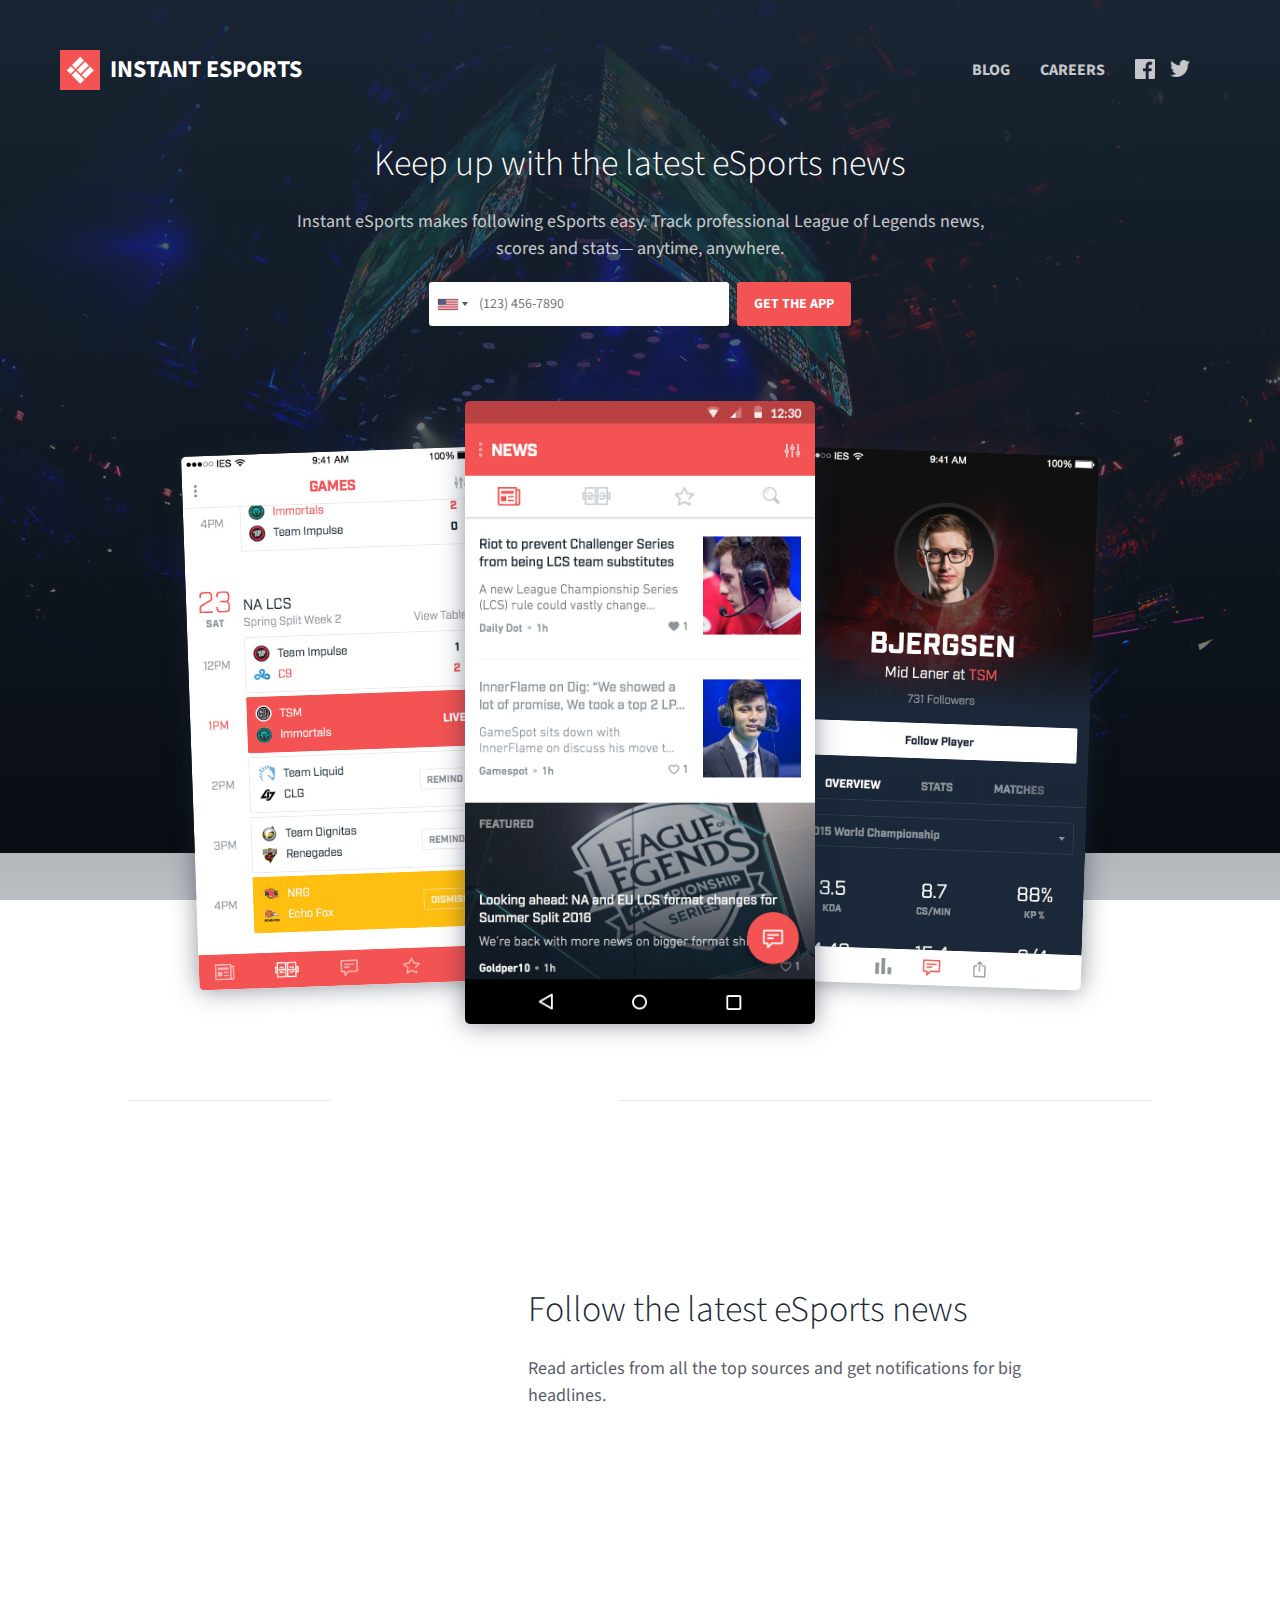
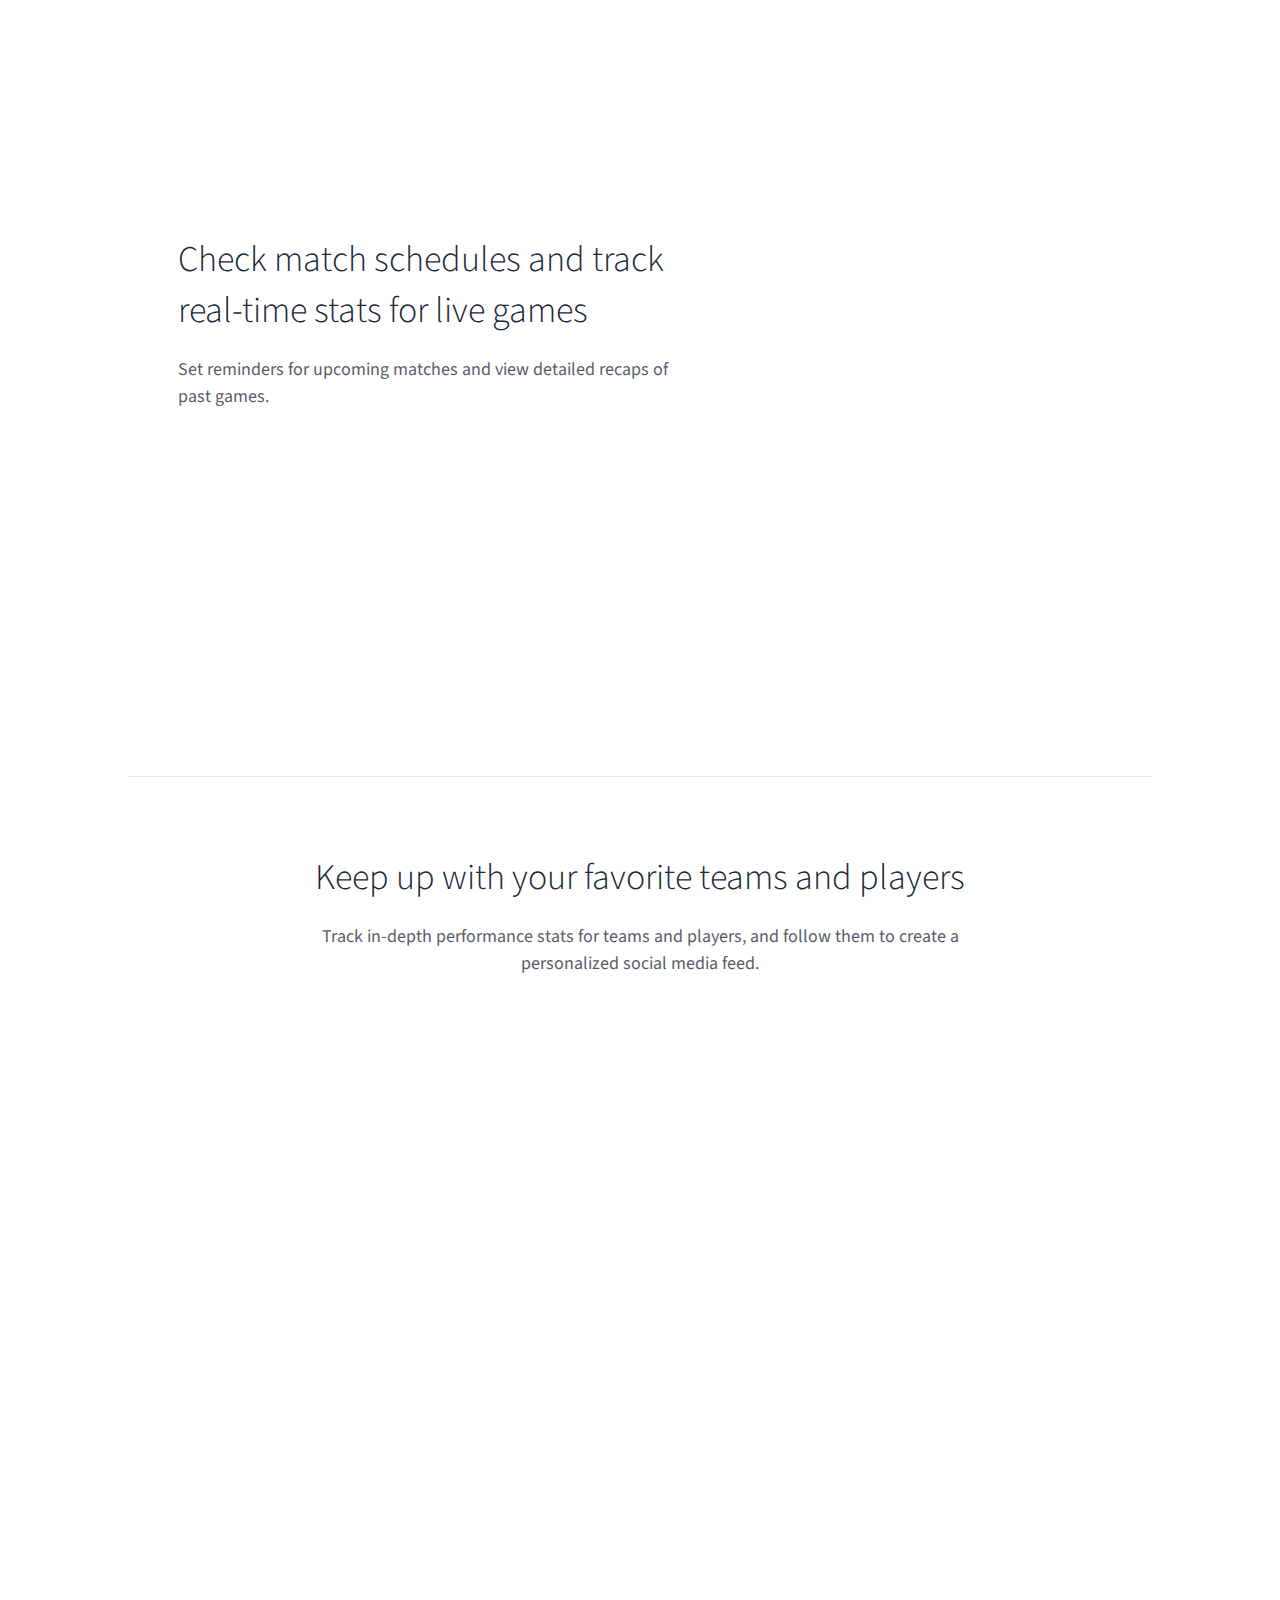
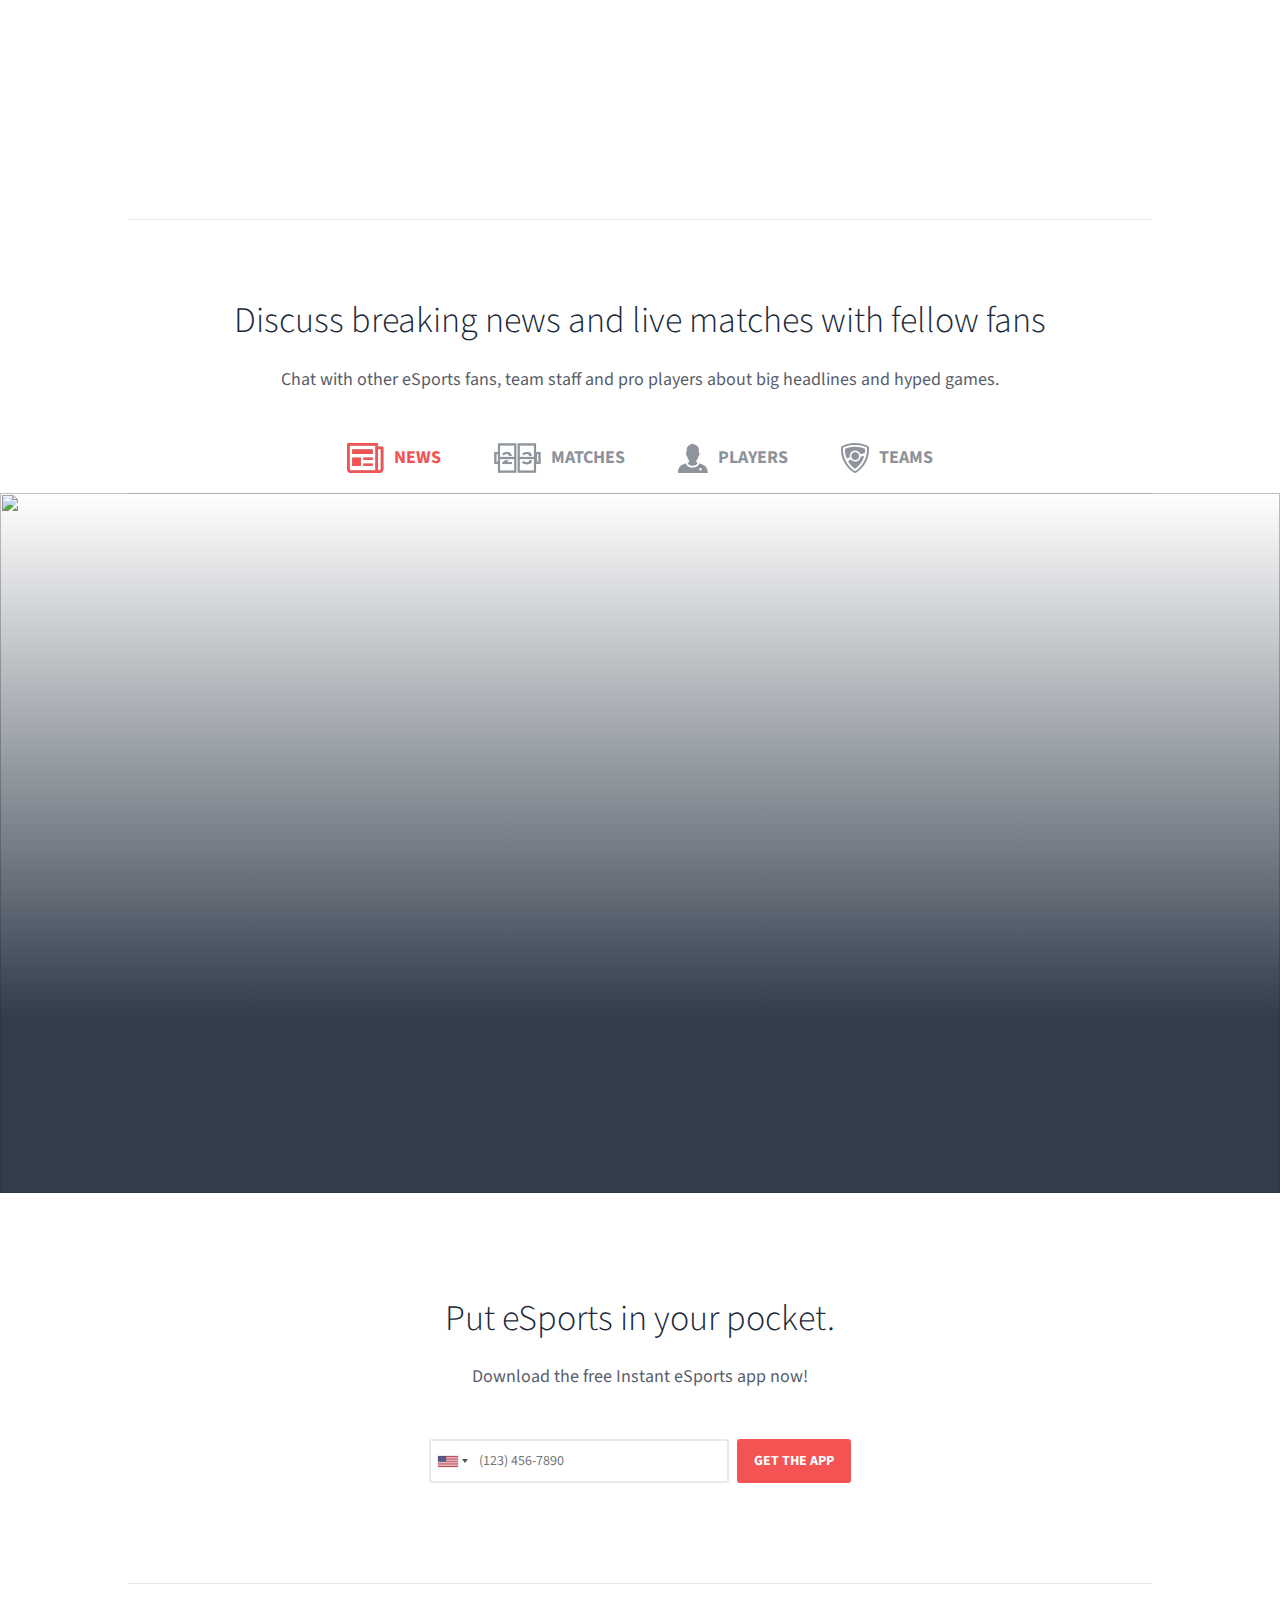
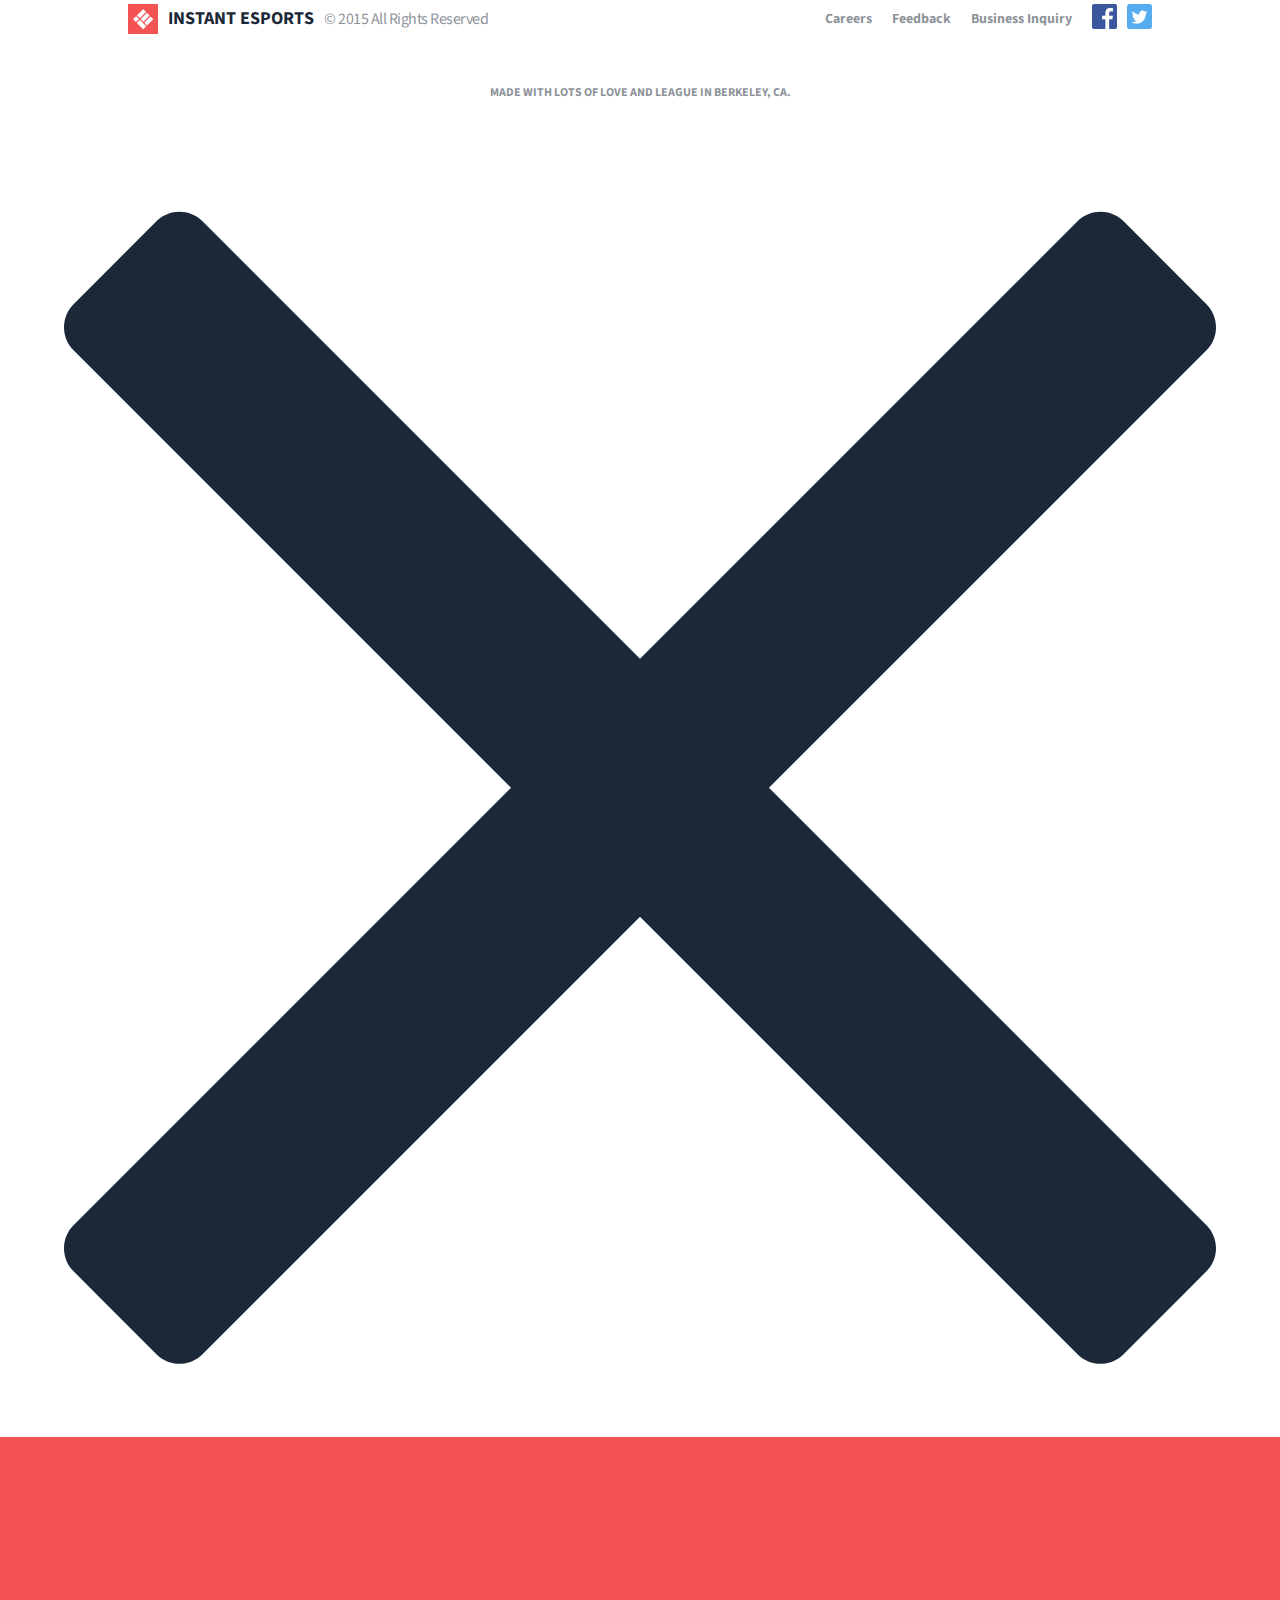
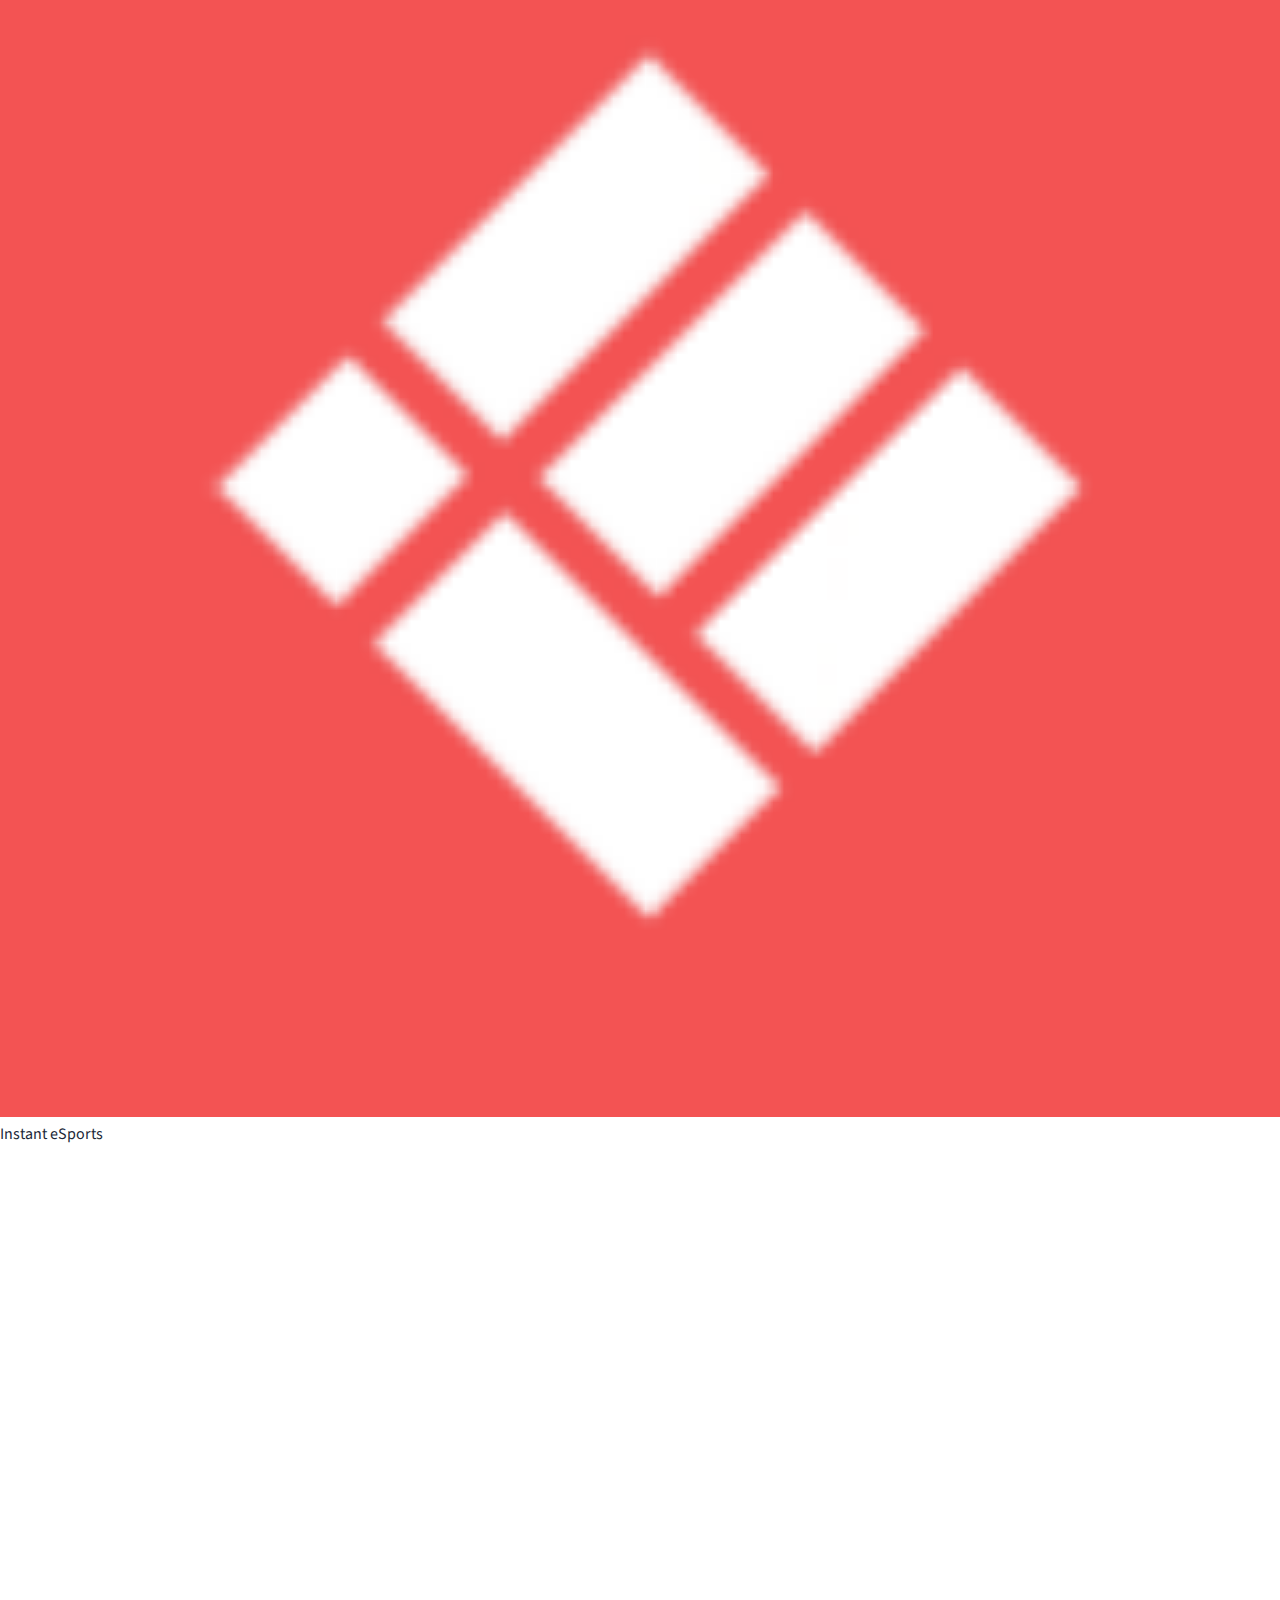
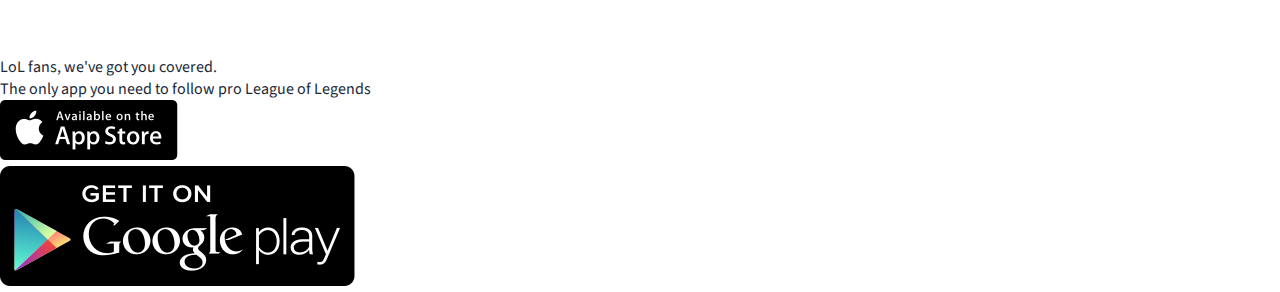
==== commit 1c294cea: "Video footer" ====
--- a/index.html
+++ b/index.html
@@ -514,8 +514,8 @@
 			</div>
 			<div id="video-modal-footer" class="clearfix">
 				<div id="video-modal-info">
-					<div id="video-modal-title">Never miss a thing on LoL eSports.</div>
-					<div id="video-modal-caption">Download the Best eSports app.</div>
+					<div id="video-modal-title">LoL fans, we've got you covered.</div>
+					<div id="video-modal-caption">The only app you need to follow pro League of Legends</div>
 				</div>
 				<div id="video-modal-action" class="clearfix">
 					<div class="video-modal-action-item"><a href="https://itunes.apple.com/us/app/instant-esports-esports-news/id908957229?mt=8" onclick="trackOutboundIOS('https://itunes.apple.com/us/app/instant-esports-esports-news/id908957229?mt=8'); return false; "target="_blank"><img class="fit-height" src="assets/img/icons/app_store.png" /></a></div>
